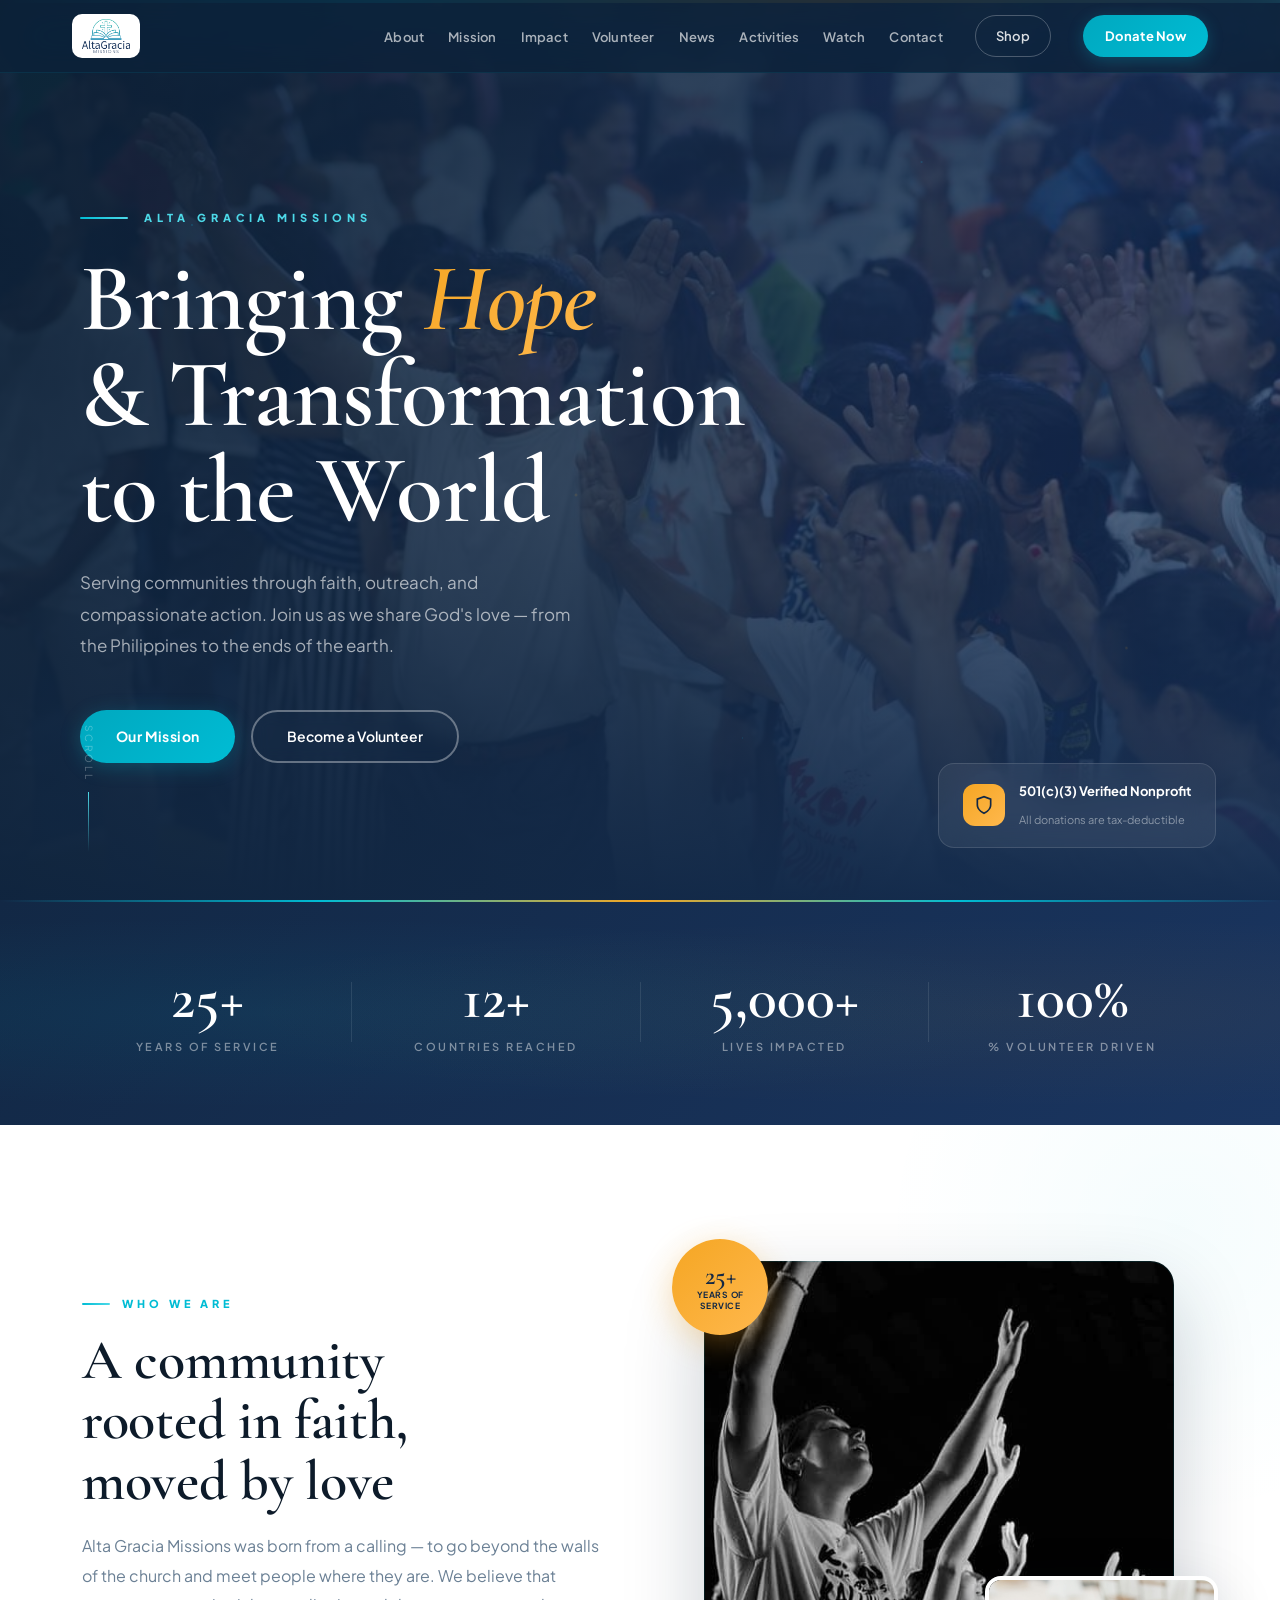
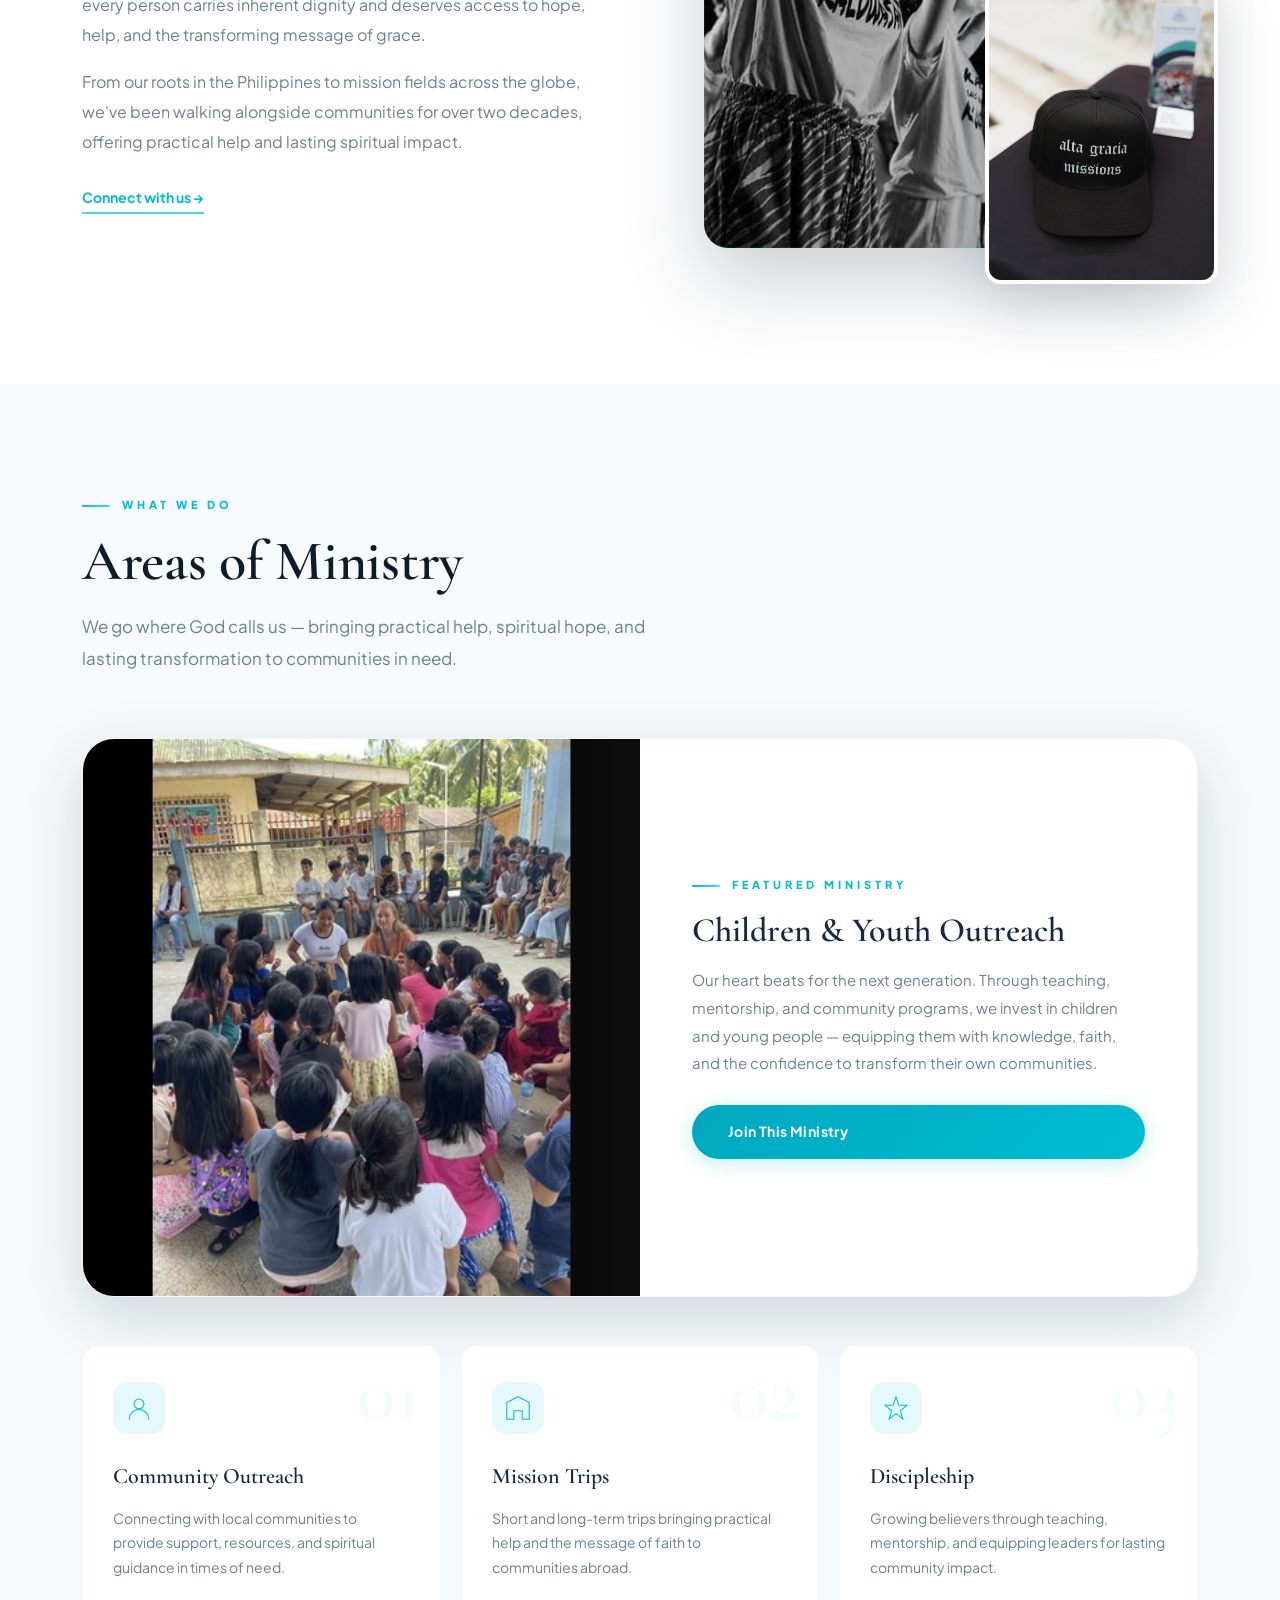
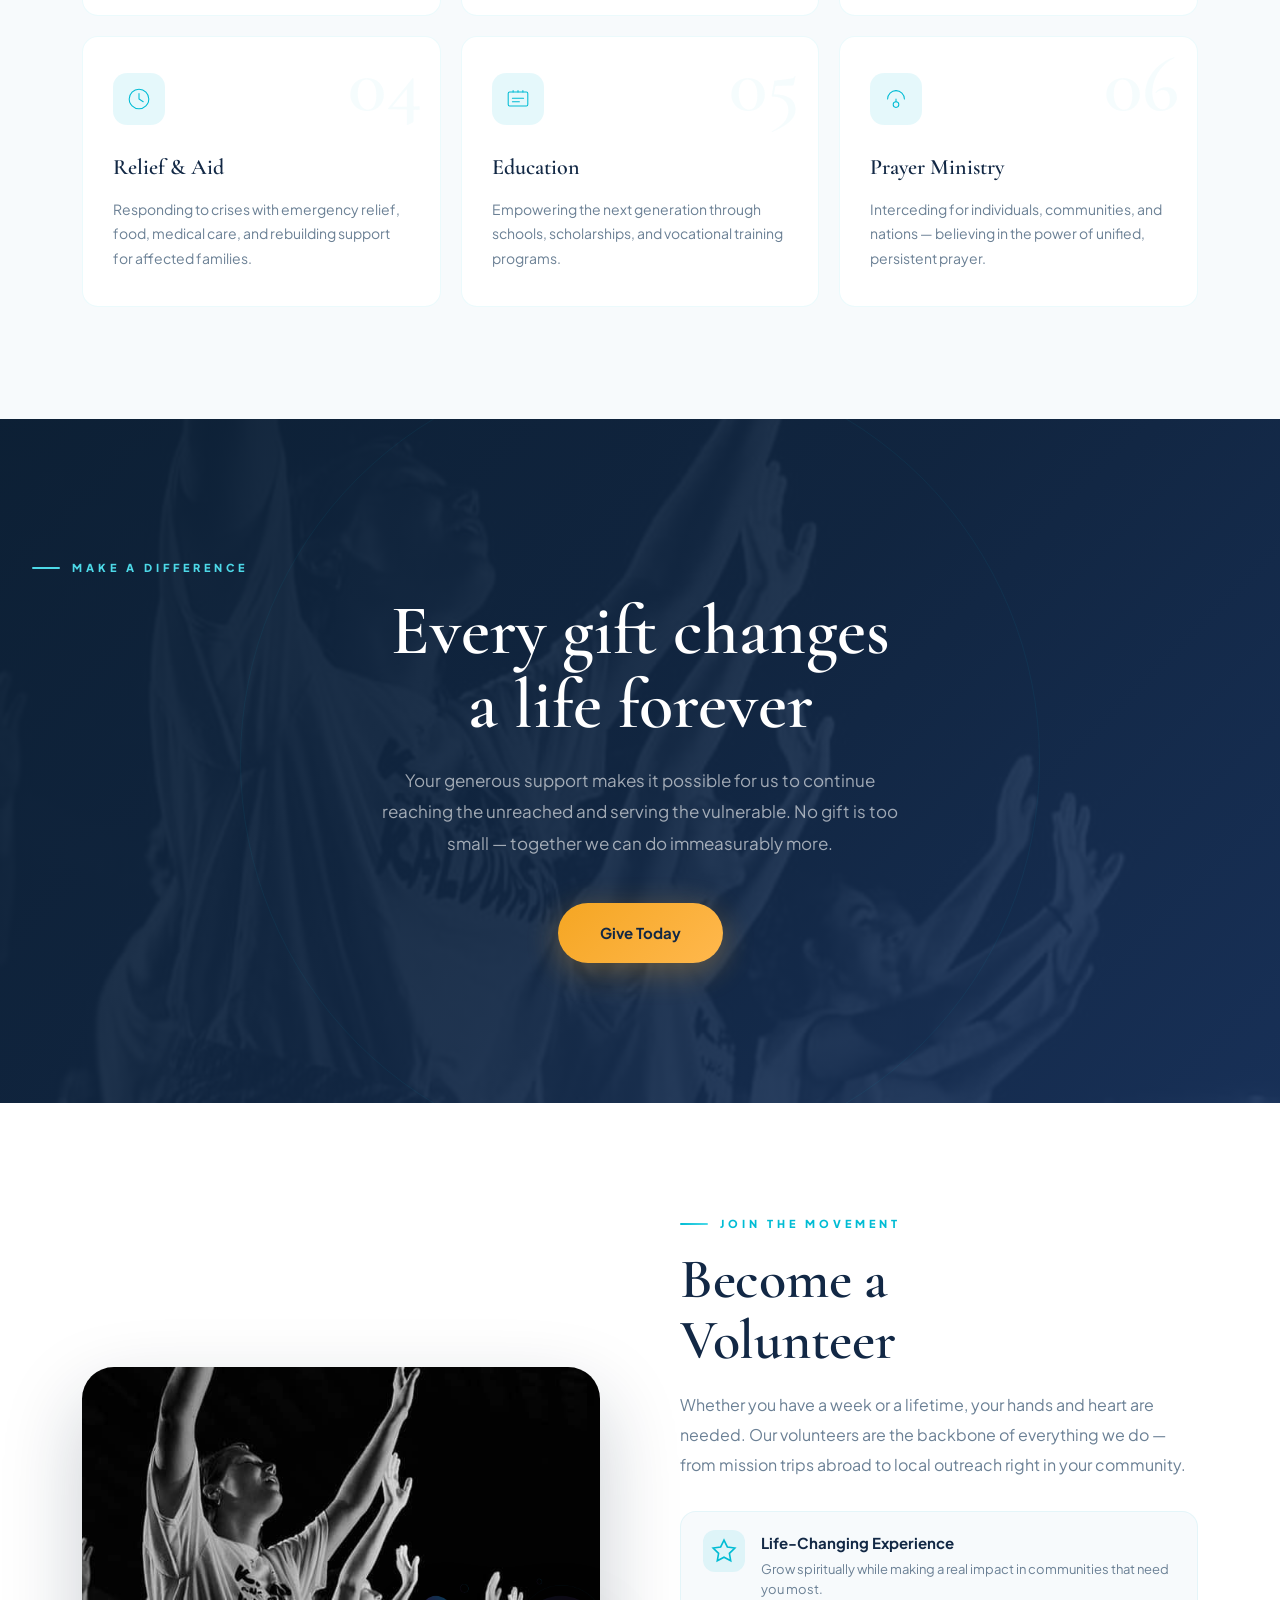
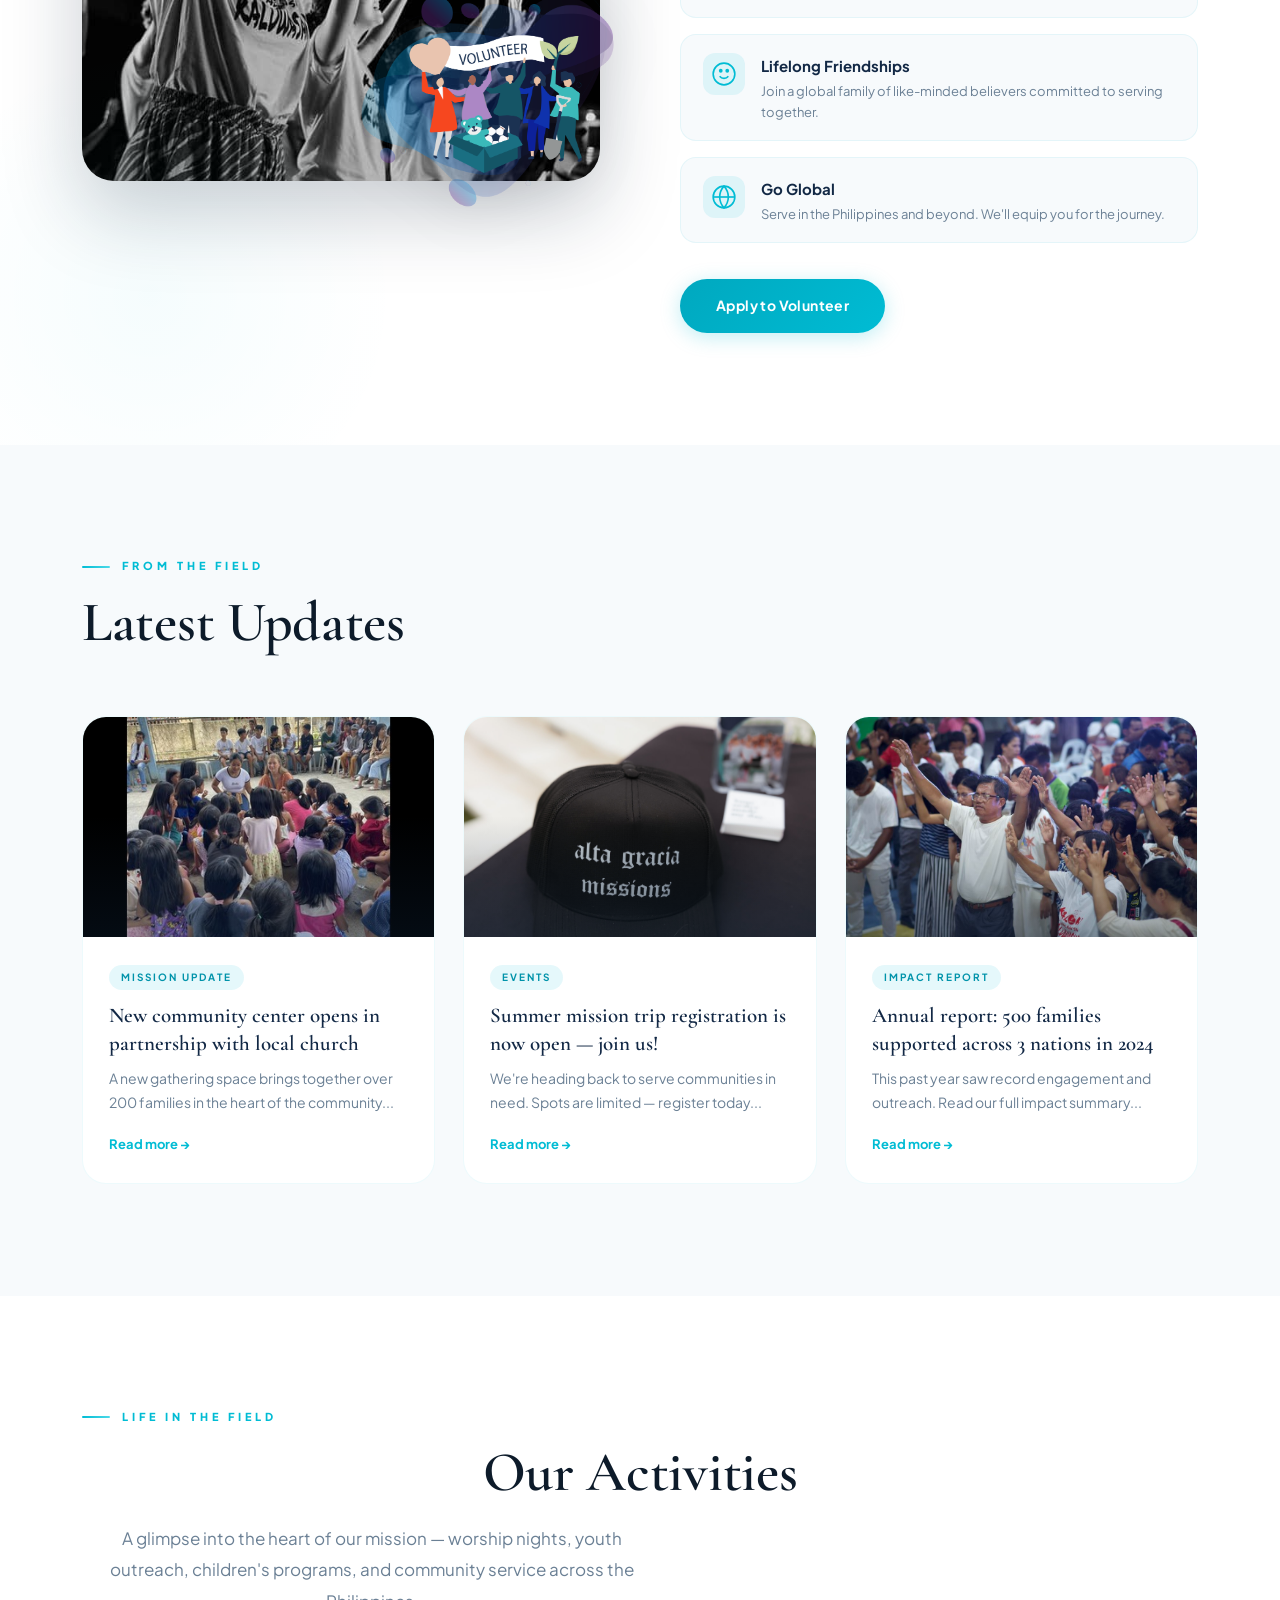
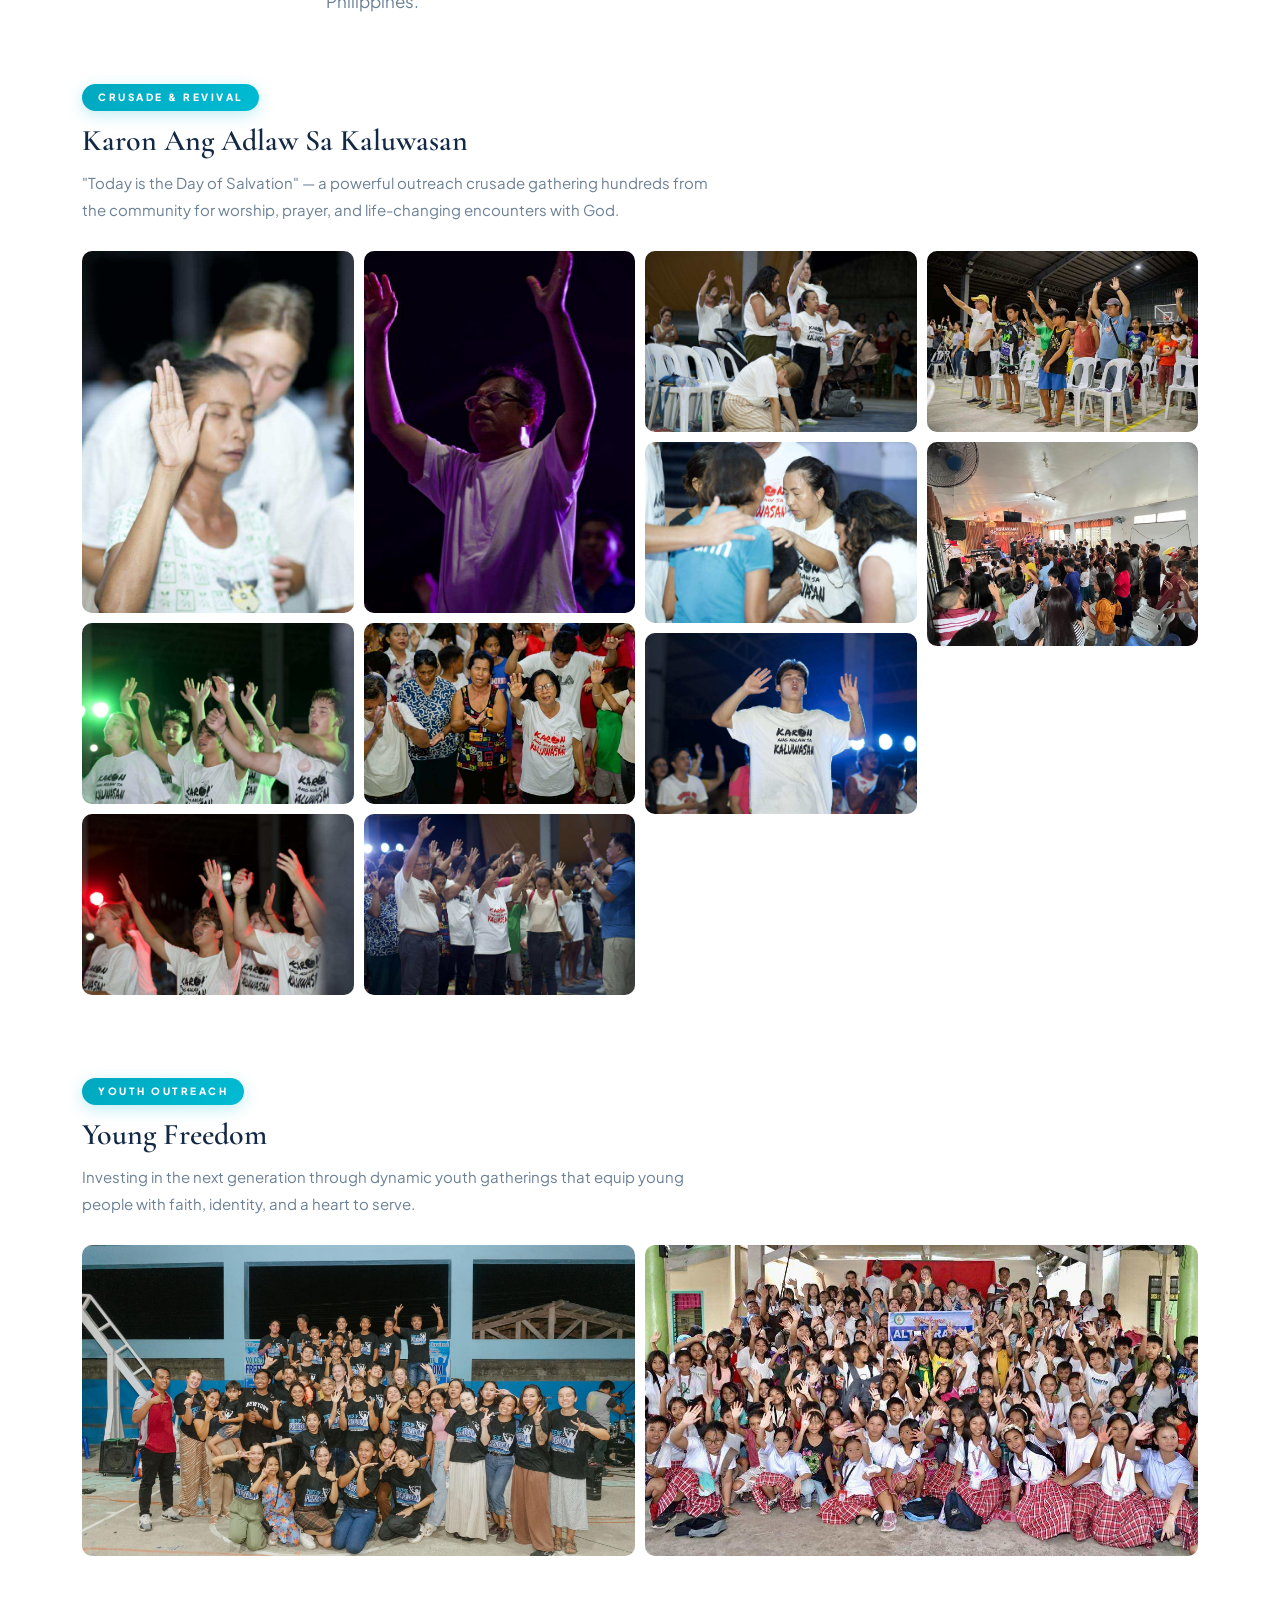
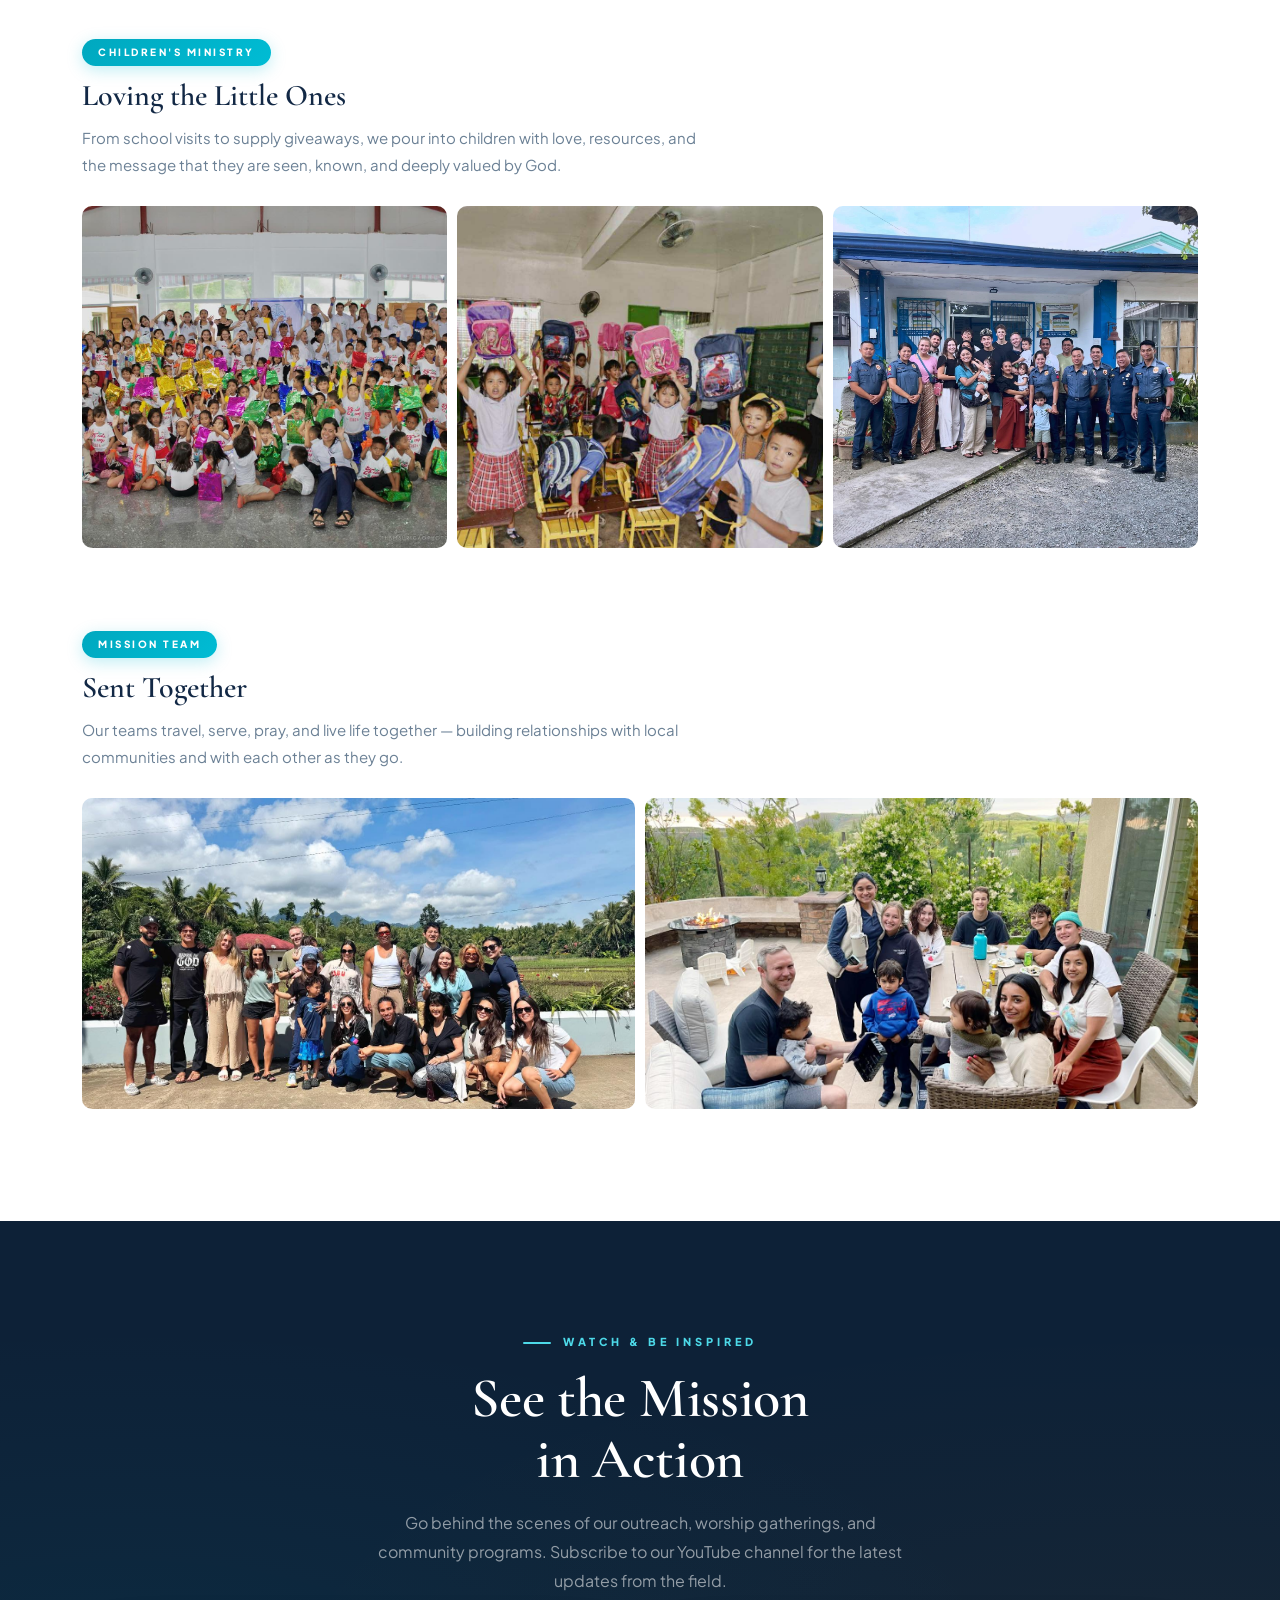
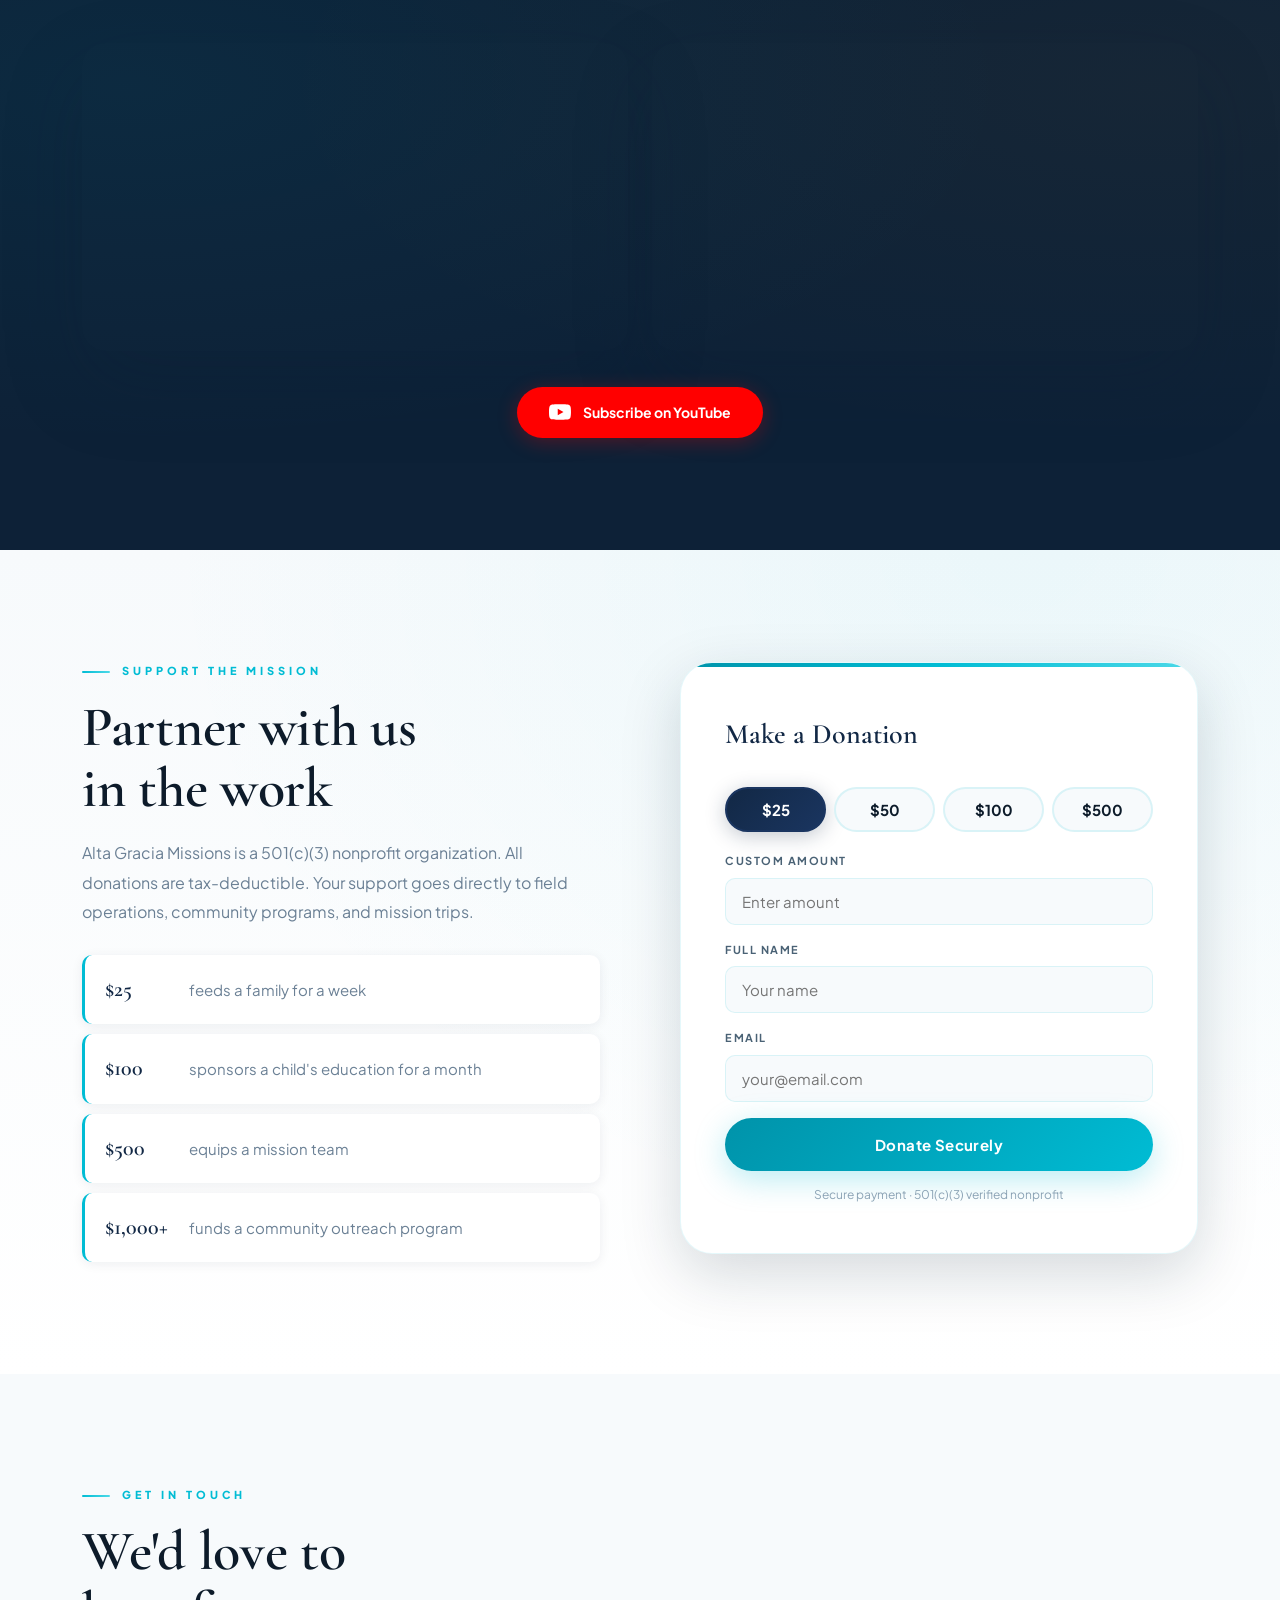
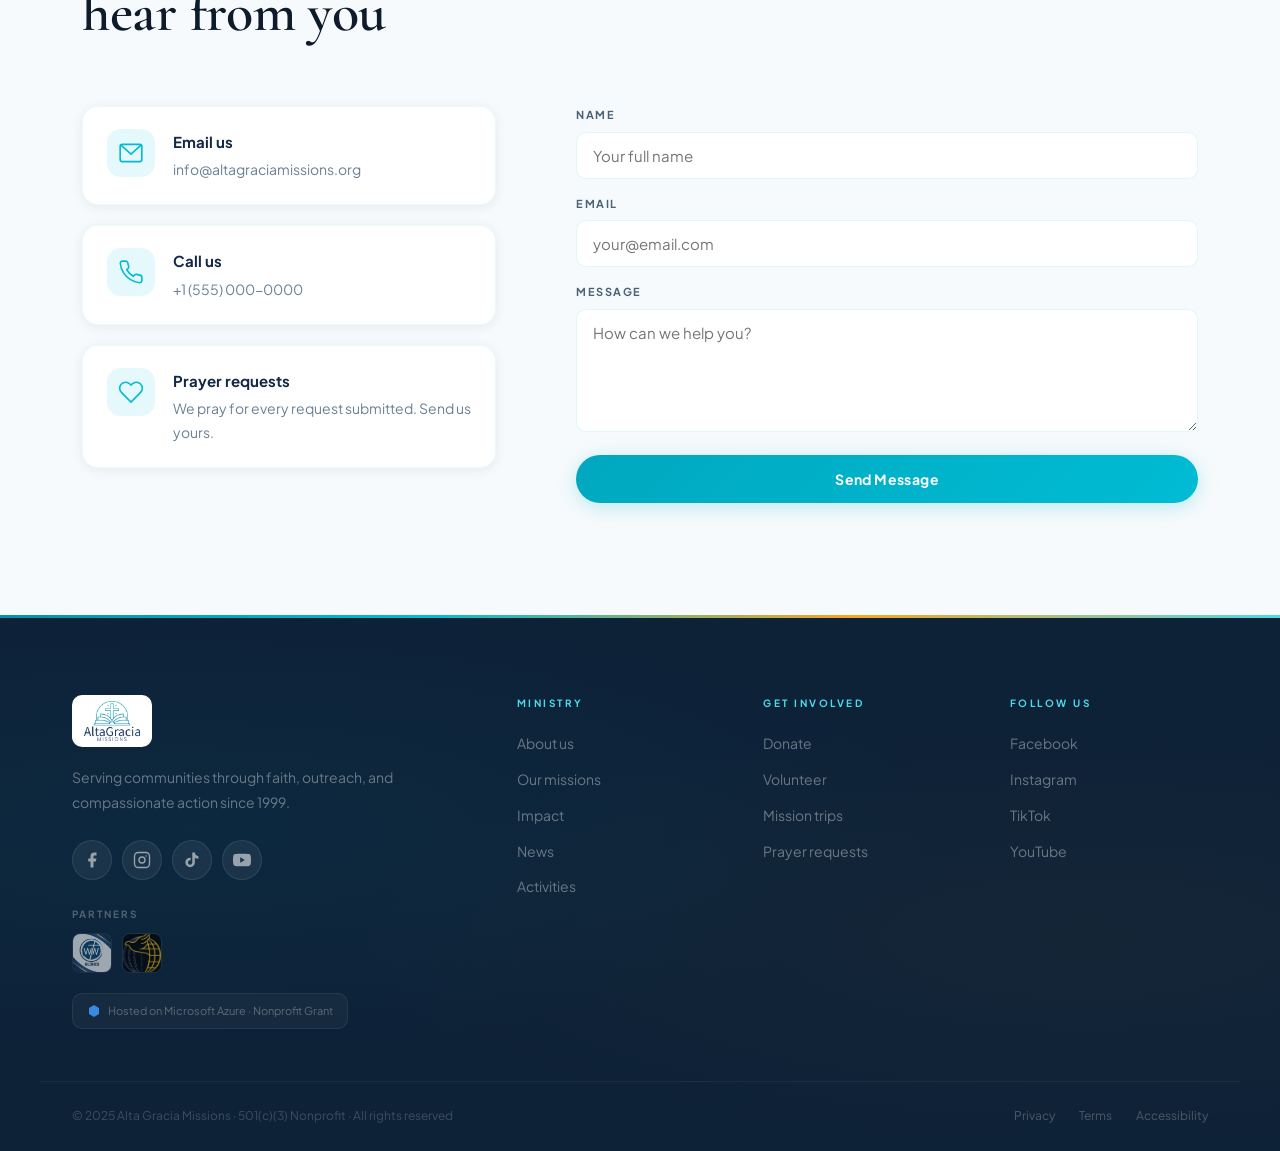
==== index.html @ f92633f2 "Initial commit: Alta Gracia Missions website" ====
<!DOCTYPE html>
<html lang="en">
<head>
  <meta charset="UTF-8" />
  <meta name="viewport" content="width=device-width, initial-scale=1.0" />
  <title>Alta Gracia Missions — Bringing Hope to the World</title>
  <meta name="description" content="Alta Gracia Missions is a nonprofit organization serving communities through faith, outreach, and compassionate action. Join us as a volunteer!" />
  <link rel="preconnect" href="https://fonts.googleapis.com" />
  <link rel="preconnect" href="https://fonts.gstatic.com" crossorigin />
  <link href="https://fonts.googleapis.com/css2?family=Cormorant+Garamond:ital,wght@0,400;0,600;1,400&family=Plus+Jakarta+Sans:wght@400;500;600;700;800&display=swap" rel="stylesheet" />
  <link rel="stylesheet" href="style.css" />
  <link rel="icon" type="image/png" href="images/logo.png" />
</head>
<body>
  <div class="scroll-progress" id="scrollProgress"></div>

  <!-- NAV -->
  <nav class="nav" id="navbar">
    <div class="nav-inner">
      <a href="#" class="nav-logo">
        <img src="images/logo.png" alt="Alta Gracia Missions" class="nav-logo-img" />
      </a>
      <ul class="nav-links">
        <li><a href="#about">About</a></li>
        <li><a href="#mission">Mission</a></li>
        <li><a href="#impact">Impact</a></li>
        <li><a href="#volunteer">Volunteer</a></li>
        <li><a href="#news">News</a></li>
        <li><a href="#activities">Activities</a></li>
        <li><a href="#watch">Watch</a></li>
        <li><a href="#contact">Contact</a></li>
      </ul>
      <a href="https://www.zeffy.com/en-US/ticketing/alta-gracia-missionss-shop" target="_blank" rel="noopener noreferrer" class="btn-nav-shop">Shop</a>
      <a href="https://www.zeffy.com/en-US/donation-form/donate-to-change-lives-3657" target="_blank" rel="noopener noreferrer" class="btn-nav">Donate Now</a>
      <button class="hamburger" id="hamburger" aria-label="Menu">
        <span></span><span></span><span></span>
      </button>
    </div>
  </nav>

  <!-- MOBILE MENU -->
  <div class="mobile-menu" id="mobileMenu">
    <ul>
      <li><a href="#about" onclick="closeMobile()">About</a></li>
      <li><a href="#mission" onclick="closeMobile()">Mission</a></li>
      <li><a href="#impact" onclick="closeMobile()">Impact</a></li>
      <li><a href="#volunteer" onclick="closeMobile()">Volunteer</a></li>
      <li><a href="#news" onclick="closeMobile()">News</a></li>
      <li><a href="#activities" onclick="closeMobile()">Activities</a></li>
      <li><a href="#watch" onclick="closeMobile()">Watch</a></li>
      <li><a href="#contact" onclick="closeMobile()">Contact</a></li>
      <li><a href="https://www.zeffy.com/en-US/ticketing/alta-gracia-missionss-shop" target="_blank" rel="noopener noreferrer" onclick="closeMobile()" class="mobile-shop">Shop</a></li>
      <li><a href="https://www.zeffy.com/en-US/donation-form/donate-to-change-lives-3657" target="_blank" rel="noopener noreferrer" onclick="closeMobile()" class="mobile-donate">Donate Now</a></li>
    </ul>
  </div>

  <!-- HERO — with real worship photo -->
  <section class="hero" id="home">
    <div class="hero-bg">
      <img src="images/worship-color.jpg" alt="Worship gathering" class="hero-photo" />
    </div>
    <div class="hero-overlay"></div>
    <div class="hero-content">
      <div class="hero-eyebrow">Alta Gracia Missions</div>
      <h1 class="hero-title">
        Bringing <em>Hope</em><br>& Transformation<br>to the World
      </h1>
      <p class="hero-sub">Serving communities through faith, outreach, and compassionate action. Join us as we share God's love — from the Philippines to the ends of the earth.</p>
      <div class="hero-ctas">
        <a href="#mission" class="btn-primary">Our Mission</a>
        <a href="#volunteer" class="btn-ghost">Become a Volunteer</a>
      </div>
    </div>
    <div class="hero-trust">
      <div class="hero-trust-icon">
        <svg viewBox="0 0 24 24" fill="none" stroke="currentColor" stroke-width="2" width="20" height="20"><path d="M12 22s8-4 8-10V5l-8-3-8 3v7c0 6 8 10 8 10z"/></svg>
      </div>
      <div class="hero-trust-text">
        <strong>501(c)(3) Verified Nonprofit</strong>
        <span>All donations are tax-deductible</span>
      </div>
    </div>
    <div class="hero-scroll">
      <span>Scroll</span>
      <div class="scroll-line"></div>
    </div>
  </section>

  <!-- STATS STRIP -->
  <section class="stats-strip">
    <div class="stat-item">
      <div class="stat-number" data-count="25">0</div>
      <div class="stat-label">Years of Service</div>
    </div>
    <div class="stat-divider"></div>
    <div class="stat-item">
      <div class="stat-number" data-count="12">0</div>
      <div class="stat-label">Countries Reached</div>
    </div>
    <div class="stat-divider"></div>
    <div class="stat-item">
      <div class="stat-number" data-count="5000">0</div>
      <div class="stat-label">Lives Impacted</div>
    </div>
    <div class="stat-divider"></div>
    <div class="stat-item">
      <div class="stat-number" data-count="100">0</div>
      <div class="stat-label">% Volunteer Driven</div>
    </div>
  </section>

  <!-- ABOUT — with worship B&W photo and hat photo -->
  <section class="about section" id="about">
    <div class="container grid-2">
      <div class="about-text fade-in">
        <div class="section-eyebrow">Who We Are</div>
        <h2 class="section-title">A community<br>rooted in faith,<br>moved by love</h2>
        <p>Alta Gracia Missions was born from a calling — to go beyond the walls of the church and meet people where they are. We believe that every person carries inherent dignity and deserves access to hope, help, and the transforming message of grace.</p>
        <p>From our roots in the Philippines to mission fields across the globe, we've been walking alongside communities for over two decades, offering practical help and lasting spiritual impact.</p>
        <a href="#contact" class="btn-link">Connect with us &rarr;</a>
      </div>
      <div class="about-visual fade-in">
        <div class="about-photo-stack">
          <div class="about-photo-main">
            <img src="images/worship-bw.jpg" alt="Worshippers lifting hands in prayer" />
          </div>
          <div class="about-photo-accent">
            <img src="images/agm-hat.jpg" alt="Alta Gracia Missions hat and brochure" />
          </div>
          <div class="about-badge">
            <span class="badge-number">25+</span>
            <span class="badge-label">Years of<br>Service</span>
          </div>
        </div>
      </div>
    </div>
  </section>

  <!-- MISSION AREAS — with real teaching children photo -->
  <section class="mission section" id="mission">
    <div class="container">
      <div class="section-header fade-in">
        <div class="section-eyebrow">What We Do</div>
        <h2 class="section-title">Areas of Ministry</h2>
        <p class="section-desc">We go where God calls us — bringing practical help, spiritual hope, and lasting transformation to communities in need.</p>
      </div>

      <!-- Featured mission with photo -->
      <div class="mission-featured fade-in">
        <div class="mission-featured-img">
          <img src="images/teaching-children.jpg" alt="Teaching and mentoring children in the community" />
        </div>
        <div class="mission-featured-content">
          <div class="section-eyebrow">Featured Ministry</div>
          <h3>Children & Youth Outreach</h3>
          <p>Our heart beats for the next generation. Through teaching, mentorship, and community programs, we invest in children and young people — equipping them with knowledge, faith, and the confidence to transform their own communities.</p>
          <a href="#volunteer" class="btn-primary">Join This Ministry</a>
        </div>
      </div>

      <div class="mission-grid">
        <div class="mission-card fade-in">
          <div class="card-num">01</div>
          <div class="card-icon">
            <svg viewBox="0 0 40 40" fill="none"><circle cx="20" cy="14" r="7" stroke="currentColor" stroke-width="1.5"/><path d="M6 36c0-7.732 6.268-14 14-14s14 6.268 14 14" stroke="currentColor" stroke-width="1.5" stroke-linecap="round"/></svg>
          </div>
          <h3>Community Outreach</h3>
          <p>Connecting with local communities to provide support, resources, and spiritual guidance in times of need.</p>
        </div>
        <div class="mission-card fade-in">
          <div class="card-num">02</div>
          <div class="card-icon">
            <svg viewBox="0 0 40 40" fill="none"><path d="M20 4L4 12v24h10V24h12v12h10V12L20 4z" stroke="currentColor" stroke-width="1.5" stroke-linejoin="round"/></svg>
          </div>
          <h3>Mission Trips</h3>
          <p>Short and long-term trips bringing practical help and the message of faith to communities abroad.</p>
        </div>
        <div class="mission-card fade-in">
          <div class="card-num">03</div>
          <div class="card-icon">
            <svg viewBox="0 0 40 40" fill="none"><path d="M20 4l4 12h12l-10 8 4 12-10-8-10 8 4-12-10-8h12z" stroke="currentColor" stroke-width="1.5" stroke-linejoin="round"/></svg>
          </div>
          <h3>Discipleship</h3>
          <p>Growing believers through teaching, mentorship, and equipping leaders for lasting community impact.</p>
        </div>
        <div class="mission-card fade-in">
          <div class="card-num">04</div>
          <div class="card-icon">
            <svg viewBox="0 0 40 40" fill="none"><path d="M20 6C12.268 6 6 12.268 6 20s6.268 14 14 14 14-6.268 14-14S27.732 6 20 6z" stroke="currentColor" stroke-width="1.5"/><path d="M20 12v8l6 4" stroke="currentColor" stroke-width="1.5" stroke-linecap="round"/></svg>
          </div>
          <h3>Relief & Aid</h3>
          <p>Responding to crises with emergency relief, food, medical care, and rebuilding support for affected families.</p>
        </div>
        <div class="mission-card fade-in">
          <div class="card-num">05</div>
          <div class="card-icon">
            <svg viewBox="0 0 40 40" fill="none"><rect x="6" y="10" width="28" height="20" rx="2" stroke="currentColor" stroke-width="1.5"/><path d="M13 10V8M20 10V8M27 10V8" stroke="currentColor" stroke-width="1.5" stroke-linecap="round"/><path d="M12 19h16M12 24h10" stroke="currentColor" stroke-width="1.5" stroke-linecap="round"/></svg>
          </div>
          <h3>Education</h3>
          <p>Empowering the next generation through schools, scholarships, and vocational training programs.</p>
        </div>
        <div class="mission-card fade-in">
          <div class="card-num">06</div>
          <div class="card-icon">
            <svg viewBox="0 0 40 40" fill="none"><path d="M20 8C13.373 8 8 13.373 8 20" stroke="currentColor" stroke-width="1.5" stroke-linecap="round"/><path d="M20 8c6.627 0 12 5.373 12 12" stroke="currentColor" stroke-width="1.5" stroke-linecap="round"/><circle cx="20" cy="28" r="4" stroke="currentColor" stroke-width="1.5"/><path d="M20 20v4" stroke="currentColor" stroke-width="1.5" stroke-linecap="round"/></svg>
          </div>
          <h3>Prayer Ministry</h3>
          <p>Interceding for individuals, communities, and nations — believing in the power of unified, persistent prayer.</p>
        </div>
      </div>
    </div>
  </section>

  <!-- IMPACT / DONATE BANNER — with B&W worship as subtle bg -->
  <section class="impact-banner" id="impact">
    <div class="impact-banner-bg">
      <img src="images/worship-bw.jpg" alt="" aria-hidden="true" />
    </div>
    <div class="banner-content fade-in">
      <div class="section-eyebrow light">Make a Difference</div>
      <h2>Every gift changes<br>a life forever</h2>
      <p>Your generous support makes it possible for us to continue reaching the unreached and serving the vulnerable. No gift is too small — together we can do immeasurably more.</p>
      <a href="https://www.zeffy.com/en-US/donation-form/donate-to-change-lives-3657" target="_blank" rel="noopener noreferrer" class="btn-light">Give Today</a>
    </div>
  </section>

  <!-- BECOME A VOLUNTEER — New engaging section -->
  <section class="volunteer section" id="volunteer">
    <div class="container">
      <div class="volunteer-grid">
        <div class="volunteer-visual fade-in">
          <div class="volunteer-photo-main">
            <img src="images/worship-bw.jpg" alt="Mission team in worship and fellowship" />
          </div>
          <div class="volunteer-illustration">
            <img src="images/volunteer-illustration.png" alt="Volunteer illustration" />
          </div>
        </div>
        <div class="volunteer-content fade-in">
          <div class="section-eyebrow">Join the Movement</div>
          <h2 class="section-title">Become a<br>Volunteer</h2>
          <p>Whether you have a week or a lifetime, your hands and heart are needed. Our volunteers are the backbone of everything we do — from mission trips abroad to local outreach right in your community.</p>
          <div class="volunteer-perks">
            <div class="perk">
              <div class="perk-icon">
                <svg viewBox="0 0 24 24" fill="none" stroke="currentColor" stroke-width="1.5"><path d="M12 2L15.09 8.26L22 9.27L17 14.14L18.18 21.02L12 17.77L5.82 21.02L7 14.14L2 9.27L8.91 8.26L12 2z"/></svg>
              </div>
              <div>
                <strong>Life-Changing Experience</strong>
                <p>Grow spiritually while making a real impact in communities that need you most.</p>
              </div>
            </div>
            <div class="perk">
              <div class="perk-icon">
                <svg viewBox="0 0 24 24" fill="none" stroke="currentColor" stroke-width="1.5"><circle cx="12" cy="12" r="10"/><path d="M8 14s1.5 2 4 2 4-2 4-2"/><circle cx="9" cy="9" r="1" fill="currentColor"/><circle cx="15" cy="9" r="1" fill="currentColor"/></svg>
              </div>
              <div>
                <strong>Lifelong Friendships</strong>
                <p>Join a global family of like-minded believers committed to serving together.</p>
              </div>
            </div>
            <div class="perk">
              <div class="perk-icon">
                <svg viewBox="0 0 24 24" fill="none" stroke="currentColor" stroke-width="1.5"><path d="M12 22c5.523 0 10-4.477 10-10S17.523 2 12 2 2 6.477 2 12s4.477 10 10 10z"/><path d="M2 12h20"/><path d="M12 2a15.3 15.3 0 014 10 15.3 15.3 0 01-4 10 15.3 15.3 0 01-4-10 15.3 15.3 0 014-10z"/></svg>
              </div>
              <div>
                <strong>Go Global</strong>
                <p>Serve in the Philippines and beyond. We'll equip you for the journey.</p>
              </div>
            </div>
          </div>
          <a href="#contact" class="btn-primary">Apply to Volunteer</a>
        </div>
      </div>
    </div>
  </section>

  <!-- NEWS / STORIES — with real photos -->
  <section class="news section" id="news">
    <div class="container">
      <div class="section-header fade-in">
        <div class="section-eyebrow">From the Field</div>
        <h2 class="section-title">Latest Updates</h2>
      </div>
      <div class="news-grid">
        <article class="news-card fade-in">
          <div class="news-img">
            <img src="images/teaching-children.jpg" alt="Community outreach with children" />
          </div>
          <div class="news-body">
            <span class="news-tag">Mission Update</span>
            <h3>New community center opens in partnership with local church</h3>
            <p>A new gathering space brings together over 200 families in the heart of the community...</p>
            <a href="javascript:void(0)" class="news-link" data-blog-id="1">Read more &rarr;</a>
          </div>
        </article>
        <article class="news-card fade-in">
          <div class="news-img">
            <img src="images/agm-hat.jpg" alt="Alta Gracia Missions event" />
          </div>
          <div class="news-body">
            <span class="news-tag">Events</span>
            <h3>Summer mission trip registration is now open — join us!</h3>
            <p>We're heading back to serve communities in need. Spots are limited — register today...</p>
            <a href="javascript:void(0)" class="news-link" data-blog-id="2">Read more &rarr;</a>
          </div>
        </article>
        <article class="news-card fade-in">
          <div class="news-img">
            <img src="images/worship-color.jpg" alt="Worship gathering" />
          </div>
          <div class="news-body">
            <span class="news-tag">Impact Report</span>
            <h3>Annual report: 500 families supported across 3 nations in 2024</h3>
            <p>This past year saw record engagement and outreach. Read our full impact summary...</p>
            <a href="javascript:void(0)" class="news-link" data-blog-id="3">Read more &rarr;</a>
          </div>
        </article>
      </div>
    </div>
  </section>

  <!-- ACTIVITIES / GALLERY -->
  <section class="activities section" id="activities">
    <div class="container">
      <div class="section-header fade-in">
        <div class="section-eyebrow">Life in the Field</div>
        <h2 class="section-title">Our Activities</h2>
        <p class="section-desc">A glimpse into the heart of our mission — worship nights, youth outreach, children's programs, and community service across the Philippines.</p>
      </div>

      <!-- Category: Karon Crusade -->
      <div class="activity-block fade-in">
        <div class="activity-block-header">
          <div class="activity-tag">Crusade & Revival</div>
          <h3 class="activity-block-title">Karon Ang Adlaw Sa Kaluwasan</h3>
          <p class="activity-block-desc">"Today is the Day of Salvation" — a powerful outreach crusade gathering hundreds from the community for worship, prayer, and life-changing encounters with God.</p>
        </div>
        <div class="activity-masonry">
          <div class="activity-photo tall fade-in">
            <img src="images/activities/prayer-ministry.jpg" alt="Volunteer praying with a community member" />
          </div>
          <div class="activity-photo fade-in">
            <img src="images/activities/youth-worship-stage.jpg" alt="Youth worshipping on stage" />
          </div>
          <div class="activity-photo fade-in">
            <img src="images/activities/youth-worship-red.jpg" alt="Youth worship under red lights" />
          </div>
          <div class="activity-photo tall fade-in">
            <img src="images/activities/worship-purple.jpg" alt="Worshipper lifting hands in purple light" />
          </div>
          <div class="activity-photo fade-in">
            <img src="images/activities/community-worship.jpg" alt="Community members in worship" />
          </div>
          <div class="activity-photo fade-in">
            <img src="images/activities/congregation-prayer.jpg" alt="Congregation lifting hands in prayer" />
          </div>
          <div class="activity-photo fade-in">
            <img src="images/activities/mixed-worship.jpg" alt="Volunteers and locals worshipping together" />
          </div>
          <div class="activity-photo fade-in">
            <img src="images/activities/prayer-laying-hands.jpg" alt="Prayer ministry — laying on of hands" />
          </div>
          <div class="activity-photo fade-in">
            <img src="images/activities/youth-worship-blue.jpg" alt="Young man worshipping under blue lights" />
          </div>
          <div class="activity-photo fade-in">
            <img src="images/activities/families-worship.jpg" alt="Families and children worshipping together" />
          </div>
          <div class="activity-photo fade-in">
            <img src="images/activities/unshakable-kingdom.jpg" alt="Unshakable Kingdom community event" />
          </div>
        </div>
      </div>

      <!-- Category: Youth Outreach -->
      <div class="activity-block fade-in">
        <div class="activity-block-header">
          <div class="activity-tag">Youth Outreach</div>
          <h3 class="activity-block-title">Young Freedom</h3>
          <p class="activity-block-desc">Investing in the next generation through dynamic youth gatherings that equip young people with faith, identity, and a heart to serve.</p>
        </div>
        <div class="activity-two-col">
          <div class="activity-photo activity-photo-wide fade-in">
            <img src="images/activities/young-freedom-group.jpg" alt="Young Freedom youth group photo" />
          </div>
          <div class="activity-photo activity-photo-wide fade-in">
            <img src="images/activities/school-visit.jpg" alt="Mission team school visit with students" />
          </div>
        </div>
      </div>

      <!-- Category: Children -->
      <div class="activity-block fade-in">
        <div class="activity-block-header">
          <div class="activity-tag">Children's Ministry</div>
          <h3 class="activity-block-title">Loving the Little Ones</h3>
          <p class="activity-block-desc">From school visits to supply giveaways, we pour into children with love, resources, and the message that they are seen, known, and deeply valued by God.</p>
        </div>
        <div class="activity-three-col">
          <div class="activity-photo fade-in">
            <img src="images/activities/children-group.jpg" alt="Large group of children at outreach event" />
          </div>
          <div class="activity-photo fade-in">
            <img src="images/activities/school-supplies.jpg" alt="Children receiving school supply bags" />
          </div>
          <div class="activity-photo fade-in">
            <img src="images/activities/team-community.jpg" alt="Mission team with community members" />
          </div>
        </div>
      </div>

      <!-- Category: Mission Team -->
      <div class="activity-block fade-in">
        <div class="activity-block-header">
          <div class="activity-tag">Mission Team</div>
          <h3 class="activity-block-title">Sent Together</h3>
          <p class="activity-block-desc">Our teams travel, serve, pray, and live life together — building relationships with local communities and with each other as they go.</p>
        </div>
        <div class="activity-two-col">
          <div class="activity-photo activity-photo-wide fade-in">
            <img src="images/activities/mission-team-fields.jpg" alt="Mission team in the Philippine countryside" />
          </div>
          <div class="activity-photo activity-photo-wide fade-in">
            <img src="images/activities/team-fellowship.jpg" alt="Team fellowship gathering" />
          </div>
        </div>
      </div>

    </div>
  </section>

  <!-- YOUTUBE -->
  <section class="youtube-section section" id="watch">
    <div class="container">
      <div class="section-header fade-in">
        <div class="section-eyebrow">Watch &amp; Be Inspired</div>
        <h2 class="section-title">See the Mission<br>in Action</h2>
        <p class="section-sub">Go behind the scenes of our outreach, worship gatherings, and community programs. Subscribe to our YouTube channel for the latest updates from the field.</p>
      </div>
      <div class="youtube-embed fade-in">
        <div class="youtube-grid">
          <div class="youtube-wrapper">
            <iframe
              src="https://www.youtube.com/embed/jEGTRW73o6I"
              title="Alta Gracia Missions — Video 1"
              frameborder="0"
              allow="accelerometer; autoplay; clipboard-write; encrypted-media; gyroscope; picture-in-picture; web-share"
              allowfullscreen>
            </iframe>
          </div>
          <div class="youtube-wrapper">
            <iframe
              src="https://www.youtube.com/embed/hPW-RNb9pTw"
              title="Alta Gracia Missions — Video 2"
              frameborder="0"
              allow="accelerometer; autoplay; clipboard-write; encrypted-media; gyroscope; picture-in-picture; web-share"
              allowfullscreen>
            </iframe>
          </div>
        </div>
        <div class="youtube-cta fade-in">
          <a href="https://www.youtube.com/@AltaGraciaMissions" target="_blank" rel="noopener noreferrer" class="btn-youtube">
            <svg viewBox="0 0 24 24" fill="currentColor" width="22" height="22"><path d="M23.498 6.186a3.016 3.016 0 00-2.122-2.136C19.505 3.545 12 3.545 12 3.545s-7.505 0-9.377.505A3.017 3.017 0 00.502 6.186C0 8.07 0 12 0 12s0 3.93.502 5.814a3.016 3.016 0 002.122 2.136c1.871.505 9.376.505 9.376.505s7.505 0 9.377-.505a3.015 3.015 0 002.122-2.136C24 15.93 24 12 24 12s0-3.93-.502-5.814zM9.545 15.568V8.432L15.818 12l-6.273 3.568z"/></svg>
            Subscribe on YouTube
          </a>
        </div>
      </div>
    </div>
  </section>

  <!-- DONATE -->
  <section class="donate section" id="donate">
    <div class="container">
      <div class="donate-grid">
        <div class="donate-text fade-in">
          <div class="section-eyebrow">Support the Mission</div>
          <h2 class="section-title">Partner with us<br>in the work</h2>
          <p>Alta Gracia Missions is a 501(c)(3) nonprofit organization. All donations are tax-deductible. Your support goes directly to field operations, community programs, and mission trips.</p>
          <ul class="impact-list">
            <li><span>$25</span> feeds a family for a week</li>
            <li><span>$100</span> sponsors a child's education for a month</li>
            <li><span>$500</span> equips a mission team</li>
            <li><span>$1,000+</span> funds a community outreach program</li>
          </ul>
        </div>
        <div class="donate-form fade-in">
          <div class="form-card">
            <h3>Make a Donation</h3>
            <div class="amount-grid">
              <button class="amount-btn active" data-amount="25">$25</button>
              <button class="amount-btn" data-amount="50">$50</button>
              <button class="amount-btn" data-amount="100">$100</button>
              <button class="amount-btn" data-amount="500">$500</button>
            </div>
            <div class="custom-amount">
              <label>Custom amount</label>
              <input type="number" placeholder="Enter amount" id="customAmount" />
            </div>
            <div class="form-field">
              <label>Full Name</label>
              <input type="text" placeholder="Your name" />
            </div>
            <div class="form-field">
              <label>Email</label>
              <input type="email" placeholder="your@email.com" />
            </div>
            <button class="btn-donate">Donate Securely</button>
            <p class="form-note">Secure payment &middot; 501(c)(3) verified nonprofit</p>
          </div>
        </div>
      </div>
    </div>
  </section>

  <!-- CONTACT -->
  <section class="contact section" id="contact">
    <div class="container">
      <div class="section-header fade-in">
        <div class="section-eyebrow">Get in Touch</div>
        <h2 class="section-title">We'd love to<br>hear from you</h2>
      </div>
      <div class="contact-grid">
        <div class="contact-info fade-in">
          <div class="contact-item">
            <div class="contact-icon">
              <svg viewBox="0 0 24 24" fill="none" stroke="currentColor" stroke-width="1.5"><rect x="2" y="4" width="20" height="16" rx="2"/><path d="M22 4L12 13 2 4"/></svg>
            </div>
            <div>
              <strong>Email us</strong>
              <p>info@altagraciamissions.org</p>
            </div>
          </div>
          <div class="contact-item">
            <div class="contact-icon">
              <svg viewBox="0 0 24 24" fill="none" stroke="currentColor" stroke-width="1.5"><path d="M22 16.92v3a2 2 0 01-2.18 2 19.79 19.79 0 01-8.63-3.07 19.5 19.5 0 01-6-6 19.79 19.79 0 01-3.07-8.67A2 2 0 014.11 2h3a2 2 0 012 1.72c.127.96.361 1.903.7 2.81a2 2 0 01-.45 2.11L8.09 9.91a16 16 0 006 6l1.27-1.27a2 2 0 012.11-.45c.907.339 1.85.573 2.81.7A2 2 0 0122 16.92z"/></svg>
            </div>
            <div>
              <strong>Call us</strong>
              <p>+1 (555) 000-0000</p>
            </div>
          </div>
          <div class="contact-item">
            <div class="contact-icon">
              <svg viewBox="0 0 24 24" fill="none" stroke="currentColor" stroke-width="1.5"><path d="M20.84 4.61a5.5 5.5 0 00-7.78 0L12 5.67l-1.06-1.06a5.5 5.5 0 00-7.78 7.78l1.06 1.06L12 21.23l7.78-7.78 1.06-1.06a5.5 5.5 0 000-7.78z"/></svg>
            </div>
            <div>
              <strong>Prayer requests</strong>
              <p>We pray for every request submitted. Send us yours.</p>
            </div>
          </div>
        </div>
        <div class="contact-form fade-in">
          <div class="form-field">
            <label>Name</label>
            <input type="text" placeholder="Your full name" />
          </div>
          <div class="form-field">
            <label>Email</label>
            <input type="email" placeholder="your@email.com" />
          </div>
          <div class="form-field">
            <label>Message</label>
            <textarea placeholder="How can we help you?" rows="5"></textarea>
          </div>
          <button class="btn-primary full-width">Send Message</button>
        </div>
      </div>
    </div>
  </section>

  <!-- FOOTER -->
  <footer class="footer">
    <div class="footer-inner">
      <div class="footer-brand">
        <div class="footer-logo">
          <img src="images/logo.png" alt="Alta Gracia Missions" class="footer-logo-img" />
        </div>
        <p>Serving communities through faith, outreach, and compassionate action since 1999.</p>
        <div class="footer-socials">
          <a href="https://www.facebook.com/people/Alta-Gracia-Missions/" target="_blank" rel="noopener noreferrer" aria-label="Facebook">
            <svg viewBox="0 0 24 24" fill="currentColor" width="18" height="18"><path d="M18 2h-3a5 5 0 00-5 5v3H7v4h3v8h4v-8h3l1-4h-4V7a1 1 0 011-1h3z"/></svg>
          </a>
          <a href="https://www.instagram.com/altagraciamissions/" target="_blank" rel="noopener noreferrer" aria-label="Instagram">
            <svg viewBox="0 0 24 24" fill="none" stroke="currentColor" stroke-width="1.8" width="18" height="18"><rect x="2" y="2" width="20" height="20" rx="5"/><circle cx="12" cy="12" r="4"/><circle cx="17.5" cy="6.5" r="1" fill="currentColor" stroke="none"/></svg>
          </a>
          <a href="https://www.tiktok.com/@altagraciamissions/" target="_blank" rel="noopener noreferrer" aria-label="TikTok">
            <svg viewBox="0 0 24 24" fill="currentColor" width="18" height="18"><path d="M19.59 6.69a4.83 4.83 0 01-3.77-4.25V2h-3.45v13.67a2.89 2.89 0 01-2.88 2.5 2.89 2.89 0 01-2.89-2.89 2.89 2.89 0 012.89-2.89c.28 0 .54.04.79.1V9.01a6.33 6.33 0 00-.79-.05 6.34 6.34 0 00-6.34 6.34 6.34 6.34 0 006.34 6.34 6.34 6.34 0 006.33-6.34V8.95a8.16 8.16 0 004.77 1.52V7.01a4.85 4.85 0 01-1-.32z"/></svg>
          </a>
          <a href="https://www.youtube.com/@AltaGraciaMissions" target="_blank" rel="noopener noreferrer" aria-label="YouTube">
            <svg viewBox="0 0 24 24" fill="currentColor" width="18" height="18"><path d="M23.498 6.186a3.016 3.016 0 00-2.122-2.136C19.505 3.545 12 3.545 12 3.545s-7.505 0-9.377.505A3.017 3.017 0 00.502 6.186C0 8.07 0 12 0 12s0 3.93.502 5.814a3.016 3.016 0 002.122 2.136c1.871.505 9.376.505 9.376.505s7.505 0 9.377-.505a3.015 3.015 0 002.122-2.136C24 15.93 24 12 24 12s0-3.93-.502-5.814zM9.545 15.568V8.432L15.818 12l-6.273 3.568z"/></svg>
          </a>
        </div>
        <div class="footer-partners">
          <span class="partners-label">Partners</span>
          <div class="partner-logos">
            <img src="images/partner-win.jpeg" alt="WIN Hilongos" class="partner-logo" />
            <img src="images/partner-globe.jpeg" alt="Global Missions" class="partner-logo" />
          </div>
        </div>
        <div class="footer-azure">
          <svg width="14" height="14" viewBox="0 0 14 14" fill="none"><path d="M7 1L2 4v6l5 3 5-3V4L7 1z" fill="#378add"/></svg>
          <span>Hosted on Microsoft Azure &middot; Nonprofit Grant</span>
        </div>
      </div>
      <div class="footer-col">
        <h4>Ministry</h4>
        <a href="#about">About us</a>
        <a href="#mission">Our missions</a>
        <a href="#impact">Impact</a>
        <a href="#news">News</a>
        <a href="#activities">Activities</a>
      </div>
      <div class="footer-col">
        <h4>Get Involved</h4>
        <a href="#donate">Donate</a>
        <a href="#volunteer">Volunteer</a>
        <a href="#contact">Mission trips</a>
        <a href="#contact">Prayer requests</a>
      </div>
      <div class="footer-col">
        <h4>Follow Us</h4>
        <a href="https://www.facebook.com/people/Alta-Gracia-Missions/" target="_blank" rel="noopener noreferrer">Facebook</a>
        <a href="https://www.instagram.com/altagraciamissions/" target="_blank" rel="noopener noreferrer">Instagram</a>
        <a href="https://www.tiktok.com/@altagraciamissions/" target="_blank" rel="noopener noreferrer">TikTok</a>
        <a href="https://www.youtube.com/@AltaGraciaMissions" target="_blank" rel="noopener noreferrer">YouTube</a>
      </div>
    </div>
    <div class="footer-bottom">
      <p>&copy; 2025 Alta Gracia Missions &middot; 501(c)(3) Nonprofit &middot; All rights reserved</p>
      <div class="footer-bottom-right">
        <a href="#contact">Privacy</a>
        <a href="#contact">Terms</a>
        <a href="#contact">Accessibility</a>
      </div>
    </div>
  </footer>

  <!-- BLOG MODAL -->
  <div class="blog-modal" id="blogModal" role="dialog" aria-modal="true" aria-labelledby="blogModalTitle">
    <div class="blog-modal-overlay" id="blogModalOverlay"></div>
    <div class="blog-modal-panel">
      <button class="blog-modal-close" id="blogModalClose" aria-label="Close article">&times;</button>
      <div class="blog-modal-hero">
        <img id="blogModalImg" src="" alt="" />
        <div class="blog-modal-hero-overlay"></div>
        <div class="blog-modal-hero-text">
          <span class="news-tag" id="blogModalTag"></span>
          <div class="blog-modal-meta">
            <span id="blogModalDate"></span>
            <span class="blog-modal-sep">&middot;</span>
            <span id="blogModalReadTime"></span>
          </div>
        </div>
      </div>
      <div class="blog-modal-content">
        <h1 class="blog-modal-title" id="blogModalTitle"></h1>
        <div class="blog-modal-author">
          <div class="blog-modal-author-avatar">AG</div>
          <div>
            <div class="blog-modal-author-name">Alta Gracia Missions</div>
            <div class="blog-modal-author-role">From the Field</div>
          </div>
        </div>
        <div class="blog-modal-body" id="blogModalBody"></div>
        <div class="blog-modal-footer">
          <a href="#contact" class="btn btn-primary" id="blogModalCta" onclick="closeBlogModal()"></a>
        </div>
      </div>
    </div>
  </div>

  <script src="main.js"></script>
</body>
</html>
---- style.css ----
/* =============================================
   ALTA GRACIA MISSIONS — Stylesheet v2
   Fonts: Cormorant Garamond (display) + Plus Jakarta Sans (body)
   Palette: Deep Navy · Vibrant Teal · Warm Gold
   ============================================= */

*, *::before, *::after { box-sizing: border-box; margin: 0; padding: 0; }

:root {
  --navy-deep:   #0D2137;
  --navy-900:    #122845;
  --navy-800:    #1A3560;
  --navy-700:    #254878;

  --teal-dark:   #0093AA;
  --teal-mid:    #00A8BF;
  --teal:        #00BCD4;
  --teal-light:  #4DD9E8;
  --teal-pale:   rgba(0, 188, 212, 0.10);

  --gold:        #F5A623;
  --gold-light:  #FFB84D;
  --gold-pale:   rgba(245, 166, 35, 0.12);

  --off-white:   #F7FAFC;
  --white:       #FFFFFF;
  --text-dark:   #0D1B2A;
  --text-mid:    #4A6275;
  --text-muted:  #6B8095;
  --text-light:  #8BA3B5;

  --font-display: 'Cormorant Garamond', Georgia, serif;
  --font-body:    'Plus Jakarta Sans', system-ui, sans-serif;

  --radius:    16px;
  --radius-sm: 10px;
  --radius-lg: 24px;
  --radius-xl: 32px;

  --shadow-sm:   0 2px 12px rgba(13,33,55,0.07);
  --shadow:      0 8px 32px rgba(13,33,55,0.11);
  --shadow-lg:   0 20px 60px rgba(13,33,55,0.17);
  --shadow-xl:   0 32px 80px rgba(13,33,55,0.22);
  --shadow-teal: 0 8px 32px rgba(0,188,212,0.28);
  --shadow-gold: 0 8px 32px rgba(245,166,35,0.32);

  --transition: 0.3s cubic-bezier(0.4,0,0.2,1);
}

html { scroll-behavior: smooth; }

body {
  font-family: var(--font-body);
  font-size: 16px;
  color: var(--text-dark);
  background: var(--white);
  line-height: 1.7;
  overflow-x: hidden;
}

img { max-width: 100%; display: block; }
a  { text-decoration: none; color: inherit; }

/* =============================================
   SCROLL PROGRESS
   ============================================= */
.scroll-progress {
  position: fixed; top: 0; left: 0;
  height: 3px; width: 0%;
  background: linear-gradient(90deg, var(--teal), var(--gold), var(--teal-light));
  z-index: 9999;
  transition: width 0.1s linear;
}

/* =============================================
   LAYOUT
   ============================================= */
.container { max-width: 1180px; margin: 0 auto; padding: 0 32px; }
.section    { padding: 112px 0; }
.grid-2     { display: grid; grid-template-columns: 1fr 1fr; gap: 80px; align-items: center; }

/* =============================================
   BUTTONS
   ============================================= */
.btn-primary {
  display: inline-flex; align-items: center; gap: 8px;
  background: linear-gradient(135deg, var(--teal-mid), var(--teal));
  color: var(--white);
  padding: 15px 36px;
  border-radius: 50px;
  font-family: var(--font-body); font-size: 14px; font-weight: 700; letter-spacing: 0.4px;
  transition: var(--transition); border: none; cursor: pointer;
  position: relative; overflow: hidden;
  box-shadow: 0 4px 20px rgba(0,188,212,0.25);
}
.btn-primary::before {
  content: ''; position: absolute; inset: 0;
  background: linear-gradient(135deg, rgba(255,255,255,0.18), transparent);
  opacity: 0; transition: var(--transition);
}
.btn-primary:hover { transform: translateY(-2px); box-shadow: 0 12px 36px rgba(0,188,212,0.45); }
.btn-primary:hover::before { opacity: 1; }

.btn-ghost {
  display: inline-flex; align-items: center; gap: 8px;
  color: var(--white); border: 2px solid rgba(255,255,255,0.35);
  padding: 13px 34px; border-radius: 50px;
  font-size: 14px; font-weight: 600;
  transition: var(--transition); backdrop-filter: blur(8px);
}
.btn-ghost:hover {
  border-color: var(--teal-light); color: var(--teal-light);
  background: rgba(0,188,212,0.1); transform: translateY(-2px);
}

.btn-nav {
  display: inline-block;
  background: linear-gradient(135deg, var(--teal-mid), var(--teal));
  color: var(--white);
  padding: 10px 22px; border-radius: 50px;
  font-size: 13px; font-weight: 700; letter-spacing: 0.3px;
  transition: var(--transition); white-space: nowrap;
  box-shadow: 0 4px 16px rgba(0,188,212,0.25);
}
.btn-nav:hover { transform: translateY(-1px); box-shadow: 0 6px 24px rgba(0,188,212,0.4); }

.btn-nav-shop {
  display: inline-block;
  background: transparent; color: rgba(255,255,255,0.85);
  padding: 9px 20px; border-radius: 50px;
  font-size: 13px; font-family: var(--font-body); font-weight: 600;
  border: 1.5px solid rgba(255,255,255,0.25);
  transition: var(--transition); letter-spacing: 0.3px; white-space: nowrap;
}
.btn-nav-shop:hover { background: rgba(255,255,255,0.1); border-color: rgba(255,255,255,0.5); color: var(--white); }

.btn-light {
  display: inline-flex; align-items: center; gap: 8px;
  background: linear-gradient(135deg, var(--gold), var(--gold-light));
  color: var(--navy-900);
  padding: 17px 42px; border-radius: 50px;
  font-size: 15px; font-weight: 700;
  transition: var(--transition); box-shadow: var(--shadow-gold);
}
.btn-light:hover { transform: translateY(-3px); box-shadow: 0 16px 48px rgba(245,166,35,0.5); }

.btn-link {
  display: inline-flex; align-items: center; gap: 6px;
  color: var(--teal); font-weight: 700; font-size: 14px;
  padding-bottom: 2px; border-bottom: 2px solid var(--teal-light);
  transition: var(--transition);
}
.btn-link:hover { color: var(--teal-dark); border-color: var(--teal); gap: 10px; }

.btn-youtube {
  display: inline-flex; align-items: center; gap: 12px;
  background: #FF0000; color: var(--white);
  padding: 14px 32px; border-radius: 50px;
  font-size: 14px; font-weight: 700;
  transition: var(--transition); box-shadow: 0 4px 20px rgba(255,0,0,0.28);
}
.btn-youtube:hover { transform: translateY(-2px); box-shadow: 0 8px 32px rgba(255,0,0,0.42); }

.btn-donate {
  width: 100%;
  background: linear-gradient(135deg, var(--teal-dark), var(--teal));
  color: var(--white); border: none;
  padding: 17px; border-radius: 50px;
  font-size: 15px; font-weight: 700; cursor: pointer;
  transition: var(--transition); font-family: var(--font-body);
  margin-bottom: 14px; letter-spacing: 0.4px;
  box-shadow: var(--shadow-teal);
}
.btn-donate:hover { transform: translateY(-2px); box-shadow: 0 12px 40px rgba(0,188,212,0.45); }

.full-width { width: 100%; text-align: center; justify-content: center; }

/* =============================================
   TYPOGRAPHY
   ============================================= */
.section-eyebrow {
  font-family: var(--font-body); font-size: 11px; font-weight: 800;
  text-transform: uppercase; letter-spacing: 4px; color: var(--teal);
  margin-bottom: 16px; display: flex; align-items: center; gap: 12px;
}
.section-eyebrow::before {
  content: ''; display: block; width: 28px; height: 2px;
  background: linear-gradient(90deg, var(--teal), var(--teal-light));
  border-radius: 2px; flex-shrink: 0;
}
.section-eyebrow.light { color: var(--teal-light); }
.section-eyebrow.light::before { background: var(--teal-light); }

.section-title {
  font-family: var(--font-display);
  font-size: clamp(36px, 4.5vw, 56px); font-weight: 600;
  line-height: 1.08; color: var(--text-dark);
  margin-bottom: 20px; letter-spacing: -0.3px;
}

.section-desc {
  font-size: 17px; color: var(--text-muted);
  max-width: 580px; line-height: 1.85;
}

.section-header { margin-bottom: 64px; }

/* =============================================
   NAVBAR
   ============================================= */
.nav {
  position: fixed; top: 0; left: 0; right: 0; z-index: 1000;
  background: rgba(13,33,55,0.82);
  backdrop-filter: blur(24px) saturate(1.5);
  -webkit-backdrop-filter: blur(24px) saturate(1.5);
  border-bottom: 1px solid rgba(0,188,212,0.1);
  transition: var(--transition);
}
.nav.scrolled {
  background: rgba(13,33,55,0.97);
  box-shadow: 0 4px 40px rgba(0,0,0,0.3);
}

.nav-inner {
  max-width: 1200px; margin: 0 auto; padding: 0 32px;
  height: 72px; display: flex; align-items: center; gap: 32px;
}

.nav-logo { display: flex; align-items: center; }
.nav-logo-img {
  height: 44px; width: auto;
  background: var(--white); padding: 5px 10px; border-radius: 10px;
  display: block;
}

.nav-links {
  display: flex; gap: 24px; list-style: none; margin-left: auto;
}
.nav-links a {
  color: rgba(255,255,255,0.65); font-size: 13px; font-weight: 600;
  transition: var(--transition); position: relative; padding: 4px 0; letter-spacing: 0.2px;
}
.nav-links a::after {
  content: ''; position: absolute; bottom: -2px; left: 0; right: 0;
  height: 2px;
  background: linear-gradient(90deg, var(--teal), var(--teal-light));
  border-radius: 2px; transform: scaleX(0); transition: var(--transition); transform-origin: left;
}
.nav-links a:hover { color: var(--white); }
.nav-links a:hover::after { transform: scaleX(1); }

.hamburger {
  display: none; flex-direction: column; gap: 5px;
  background: none; border: none; cursor: pointer; padding: 4px; margin-left: auto;
}
.hamburger span { display: block; width: 24px; height: 2px; background: var(--white); transition: var(--transition); border-radius: 2px; }

/* =============================================
   MOBILE MENU
   ============================================= */
.mobile-menu {
  position: fixed; top: 72px; left: 0; right: 0; z-index: 999;
  background: rgba(13,33,55,0.98); backdrop-filter: blur(24px);
  border-top: 1px solid rgba(0,188,212,0.1);
  padding: 32px 28px;
  transform: translateY(-110%); opacity: 0;
  transition: var(--transition); pointer-events: none;
  box-shadow: 0 24px 60px rgba(0,0,0,0.4);
}
.mobile-menu.open { transform: translateY(0); opacity: 1; pointer-events: all; }
.mobile-menu ul { list-style: none; display: flex; flex-direction: column; gap: 4px; }
.mobile-menu a {
  color: rgba(255,255,255,0.72); font-size: 18px; font-family: var(--font-display);
  transition: var(--transition); padding: 10px 0; display: block;
  border-bottom: 1px solid rgba(255,255,255,0.05);
}
.mobile-menu a:hover { color: var(--teal-light); padding-left: 8px; }
.mobile-donate { color: var(--gold-light) !important; }
.mobile-shop   { color: var(--teal-light) !important; }

/* =============================================
   HERO
   ============================================= */
.hero {
  min-height: 100vh; display: flex; align-items: center;
  position: relative; overflow: hidden; padding-top: 72px;
}
.hero-bg { position: absolute; inset: 0; }
.hero-photo {
  width: 100%; height: 100%; object-fit: cover; object-position: center 30%;
}
.hero-overlay {
  position: absolute; inset: 0;
  background:
    linear-gradient(125deg, rgba(13,33,55,0.96) 0%, rgba(18,40,69,0.83) 50%, rgba(26,53,96,0.65) 100%),
    linear-gradient(to top, rgba(13,33,55,1) 0%, transparent 45%);
}
.hero::before {
  content: ''; position: absolute; top: 0; left: 0; right: 0; height: 3px;
  background: linear-gradient(90deg, transparent 0%, var(--teal) 30%, var(--gold) 65%, var(--teal-light) 100%);
  z-index: 3;
}
.hero::after {
  content: ''; position: absolute; inset: 0;
  background-image:
    radial-gradient(1.5px 1.5px at 15% 25%, rgba(0,212,255,0.25), transparent),
    radial-gradient(2px 2px at 45% 55%, rgba(245,166,35,0.18), transparent),
    radial-gradient(1.5px 1.5px at 72% 18%, rgba(0,212,255,0.2), transparent),
    radial-gradient(2px 2px at 88% 72%, rgba(245,166,35,0.15), transparent),
    radial-gradient(1px 1px at 58% 82%, rgba(0,212,255,0.18), transparent);
  animation: float 22s ease-in-out infinite;
  z-index: 1; pointer-events: none;
}
@keyframes float {
  0%,100% { transform: translate(0,0) rotate(0deg); }
  25%     { transform: translate(12px,-18px) rotate(1deg); }
  50%     { transform: translate(-6px,12px) rotate(-0.5deg); }
  75%     { transform: translate(10px,6px) rotate(0.8deg); }
}

.hero-content {
  position: relative; z-index: 2;
  max-width: 780px; padding: 80px 32px 80px 80px;
}
.hero-eyebrow {
  font-size: 11px; font-weight: 800; text-transform: uppercase; letter-spacing: 5px;
  color: var(--teal-light); margin-bottom: 24px; display: flex; align-items: center; gap: 16px;
}
.hero-eyebrow::before {
  content: ''; display: block; width: 48px; height: 2px;
  background: linear-gradient(90deg, var(--teal), var(--teal-light)); border-radius: 2px;
}
.hero-title {
  font-family: var(--font-display);
  font-size: clamp(52px, 7.5vw, 96px); font-weight: 600;
  color: var(--white); line-height: 1.0; margin-bottom: 28px; letter-spacing: -1px;
}
.hero-title em {
  font-style: italic;
  background: linear-gradient(135deg, var(--gold), var(--gold-light));
  -webkit-background-clip: text; -webkit-text-fill-color: transparent; background-clip: text;
}
.hero-sub {
  color: rgba(255,255,255,0.62); font-size: 17px;
  line-height: 1.85; max-width: 500px; margin-bottom: 48px; font-weight: 400;
}
.hero-ctas { display: flex; gap: 16px; flex-wrap: wrap; align-items: center; }

/* Hero trust badge */
.hero-trust {
  position: absolute; bottom: 52px; right: 64px; z-index: 2;
  background: rgba(255,255,255,0.06); backdrop-filter: blur(16px);
  border: 1px solid rgba(255,255,255,0.12); border-radius: 16px;
  padding: 16px 24px; display: flex; align-items: center; gap: 14px;
}
.hero-trust-icon {
  width: 42px; height: 42px;
  background: linear-gradient(135deg, var(--gold), var(--gold-light));
  border-radius: 12px; display: flex; align-items: center; justify-content: center;
  color: var(--navy-900); flex-shrink: 0;
}
.hero-trust-text strong {
  display: block; font-size: 13px; color: var(--white); font-weight: 700; margin-bottom: 2px;
}
.hero-trust-text span { font-size: 11px; color: rgba(255,255,255,0.45); }

/* Scroll indicator */
.hero-scroll {
  position: absolute; bottom: 48px; left: 80px; z-index: 2;
  display: flex; flex-direction: column; align-items: center; gap: 10px;
}
.hero-scroll span { font-size: 10px; letter-spacing: 3px; text-transform: uppercase; color: rgba(255,255,255,0.3); writing-mode: vertical-rl; }
.scroll-line { width: 1px; height: 60px; background: linear-gradient(to bottom, var(--teal-light), transparent); animation: scrollPulse 2.4s ease-in-out infinite; }
@keyframes scrollPulse {
  0%,100% { opacity: 0.35; transform: scaleY(1); }
  50%     { opacity: 1;    transform: scaleY(1.2); }
}

/* =============================================
   STATS STRIP
   ============================================= */
.stats-strip {
  background: linear-gradient(135deg, var(--navy-900) 0%, var(--navy-800) 100%);
  padding: 52px 64px;
  display: flex; align-items: center; justify-content: center; flex-wrap: wrap;
  position: relative; overflow: hidden;
}
.stats-strip::before {
  content: ''; position: absolute; top: 0; left: 0; right: 0; height: 2px;
  background: linear-gradient(90deg, transparent, var(--teal), var(--gold), var(--teal), transparent);
}
.stats-strip::after {
  content: ''; position: absolute; inset: 0;
  background:
    radial-gradient(ellipse at 20% 50%, rgba(0,188,212,0.07), transparent 60%),
    radial-gradient(ellipse at 80% 50%, rgba(245,166,35,0.05), transparent 60%);
}
.stat-item { flex: 1; min-width: 160px; text-align: center; padding: 16px 32px; position: relative; z-index: 1; }
.stat-number { font-family: var(--font-display); font-size: 60px; font-weight: 600; color: var(--white); line-height: 1; margin-bottom: 10px; }
.stat-label  { font-size: 11px; text-transform: uppercase; letter-spacing: 2.5px; color: rgba(255,255,255,0.45); font-weight: 600; }
.stat-divider { width: 1px; height: 60px; background: rgba(255,255,255,0.1); }

/* =============================================
   ABOUT
   ============================================= */
.about { background: var(--white); position: relative; overflow: hidden; }
.about::before {
  content: ''; position: absolute; top: -200px; right: -200px;
  width: 600px; height: 600px;
  background: radial-gradient(ellipse, rgba(0,188,212,0.04) 0%, transparent 70%);
  pointer-events: none;
}
.about-text p { color: var(--text-muted); margin-bottom: 18px; font-size: 16px; line-height: 1.85; }
.about-text .btn-link { margin-top: 12px; }

.about-photo-stack { position: relative; padding: 24px; }
.about-photo-main { border-radius: var(--radius-lg); overflow: hidden; box-shadow: var(--shadow-xl); position: relative; }
.about-photo-main img { width: 100%; aspect-ratio: 4/5; object-fit: cover; transition: transform 7s ease; }
.about-photo-stack:hover .about-photo-main img { transform: scale(1.04); }
.about-photo-main::after { content: ''; position: absolute; inset: 0; border-radius: var(--radius-lg); box-shadow: inset 0 0 0 1px rgba(0,188,212,0.12); }
.about-photo-accent {
  position: absolute; bottom: -12px; right: -20px; width: 45%;
  border-radius: var(--radius); overflow: hidden; box-shadow: var(--shadow-lg); border: 4px solid var(--white);
}
.about-photo-accent img { width: 100%; aspect-ratio: 3/4; object-fit: cover; }
.about-badge {
  position: absolute; top: 2px; left: -8px;
  background: linear-gradient(135deg, var(--gold), var(--gold-light));
  color: var(--navy-900); border-radius: 50%;
  width: 96px; height: 96px; display: flex; flex-direction: column;
  align-items: center; justify-content: center; box-shadow: var(--shadow-gold); z-index: 2;
}
.badge-number { font-family: var(--font-display); font-size: 26px; font-weight: 600; line-height: 1; }
.badge-label { font-size: 8.5px; font-weight: 700; text-transform: uppercase; letter-spacing: 0.5px; line-height: 1.3; text-align: center; }

/* =============================================
   MISSION
   ============================================= */
.mission { background: var(--off-white); }
.mission-featured {
  display: grid; grid-template-columns: 1fr 1fr;
  background: var(--white); border-radius: var(--radius-xl);
  overflow: hidden; box-shadow: var(--shadow-lg); margin-bottom: 48px;
  border: 1px solid rgba(0,188,212,0.08);
}
.mission-featured-img { position: relative; overflow: hidden; }
.mission-featured-img img { width: 100%; height: 100%; object-fit: cover; min-height: 400px; transition: transform 7s ease; }
.mission-featured:hover .mission-featured-img img { transform: scale(1.05); }
.mission-featured-img::after { content: ''; position: absolute; inset: 0; background: linear-gradient(to right, transparent 55%, rgba(255,255,255,0.05)); }
.mission-featured-content { padding: 60px 52px; display: flex; flex-direction: column; justify-content: center; }
.mission-featured-content h3 { font-family: var(--font-display); font-size: 34px; font-weight: 600; color: var(--navy-900); margin-bottom: 16px; line-height: 1.15; }
.mission-featured-content p { color: var(--text-muted); font-size: 15px; line-height: 1.85; margin-bottom: 28px; }

.mission-grid { display: grid; grid-template-columns: repeat(3,1fr); gap: 20px; }
.mission-card {
  background: var(--white); border: 1px solid rgba(0,188,212,0.08);
  border-radius: var(--radius); padding: 36px 30px;
  position: relative; transition: var(--transition); overflow: hidden;
}
.mission-card::before {
  content: ''; position: absolute; top: 0; left: 0; width: 100%; height: 3px;
  background: linear-gradient(90deg, var(--teal), var(--teal-light));
  transform: scaleX(0); transform-origin: left; transition: var(--transition);
}
.mission-card:hover { transform: translateY(-8px); box-shadow: var(--shadow-lg); border-color: rgba(0,188,212,0.2); }
.mission-card:hover::before { transform: scaleX(1); }
.card-num { font-family: var(--font-display); font-size: 80px; font-weight: 600; color: rgba(0,188,212,0.04); position: absolute; top: 8px; right: 18px; line-height: 1; }
.card-icon { width: 52px; height: 52px; color: var(--teal); margin-bottom: 24px; background: var(--teal-pale); border-radius: 14px; display: flex; align-items: center; justify-content: center; padding: 12px; transition: var(--transition); }
.mission-card:hover .card-icon { background: linear-gradient(135deg, var(--teal-mid), var(--teal)); color: var(--white); box-shadow: var(--shadow-teal); transform: scale(1.08); }
.card-icon svg { width: 100%; height: 100%; }
.mission-card h3 { font-family: var(--font-display); font-size: 22px; font-weight: 600; color: var(--navy-900); margin-bottom: 10px; }
.mission-card p  { font-size: 14px; color: var(--text-muted); line-height: 1.75; }

/* =============================================
   IMPACT BANNER
   ============================================= */
.impact-banner { padding: 140px 32px; text-align: center; position: relative; overflow: hidden; }
.impact-banner-bg { position: absolute; inset: 0; }
.impact-banner-bg img { width: 100%; height: 100%; object-fit: cover; filter: grayscale(100%); }
.impact-banner-bg::after {
  content: ''; position: absolute; inset: 0;
  background: linear-gradient(135deg, rgba(13,33,55,0.96) 0%, rgba(18,40,69,0.92) 50%, rgba(26,53,96,0.9) 100%);
}
.impact-banner::after {
  content: ''; position: absolute;
  width: 800px; height: 800px;
  border: 1px solid rgba(0,188,212,0.07); border-radius: 50%;
  top: 50%; left: 50%; transform: translate(-50%,-50%); pointer-events: none;
}
.banner-content { position: relative; z-index: 1; }
.banner-content h2 { font-family: var(--font-display); font-size: clamp(40px,5.5vw,72px); font-weight: 600; color: var(--white); line-height: 1.06; margin-bottom: 22px; }
.banner-content p  { color: rgba(255,255,255,0.6); font-size: 17px; max-width: 520px; margin: 0 auto 44px; line-height: 1.85; }

/* =============================================
   VOLUNTEER
   ============================================= */
.volunteer { background: var(--white); position: relative; overflow: hidden; }
.volunteer::after {
  content: ''; position: absolute; bottom: -100px; left: -100px;
  width: 500px; height: 500px; background: radial-gradient(ellipse, rgba(0,188,212,0.04), transparent 70%); pointer-events: none;
}
.volunteer-grid { display: grid; grid-template-columns: 1fr 1fr; gap: 80px; align-items: center; }
.volunteer-visual { position: relative; }
.volunteer-photo-main { border-radius: var(--radius-xl); overflow: hidden; box-shadow: var(--shadow-xl); }
.volunteer-photo-main img { width: 100%; aspect-ratio: 5/4; object-fit: cover; }
.volunteer-illustration { position: absolute; bottom: -30px; right: -30px; width: 55%; z-index: 2; filter: drop-shadow(0 8px 28px rgba(0,0,0,0.18)); animation: illustrationBounce 4.5s ease-in-out infinite; }
@keyframes illustrationBounce { 0%,100% { transform: translateY(0); } 50% { transform: translateY(-10px); } }
.volunteer-illustration img { width: 100%; }
.volunteer-content .section-title { color: var(--navy-900); }
.volunteer-content > p { color: var(--text-muted); font-size: 16px; line-height: 1.85; margin-bottom: 32px; }
.volunteer-perks { display: flex; flex-direction: column; gap: 16px; margin-bottom: 36px; }
.perk {
  display: flex; align-items: flex-start; gap: 16px;
  padding: 18px 22px; background: var(--off-white);
  border-radius: var(--radius); border: 1px solid rgba(0,188,212,0.08); transition: var(--transition);
}
.perk:hover { border-color: var(--teal-light); box-shadow: 0 4px 24px rgba(0,188,212,0.1); transform: translateX(6px); background: white; }
.perk-icon { width: 42px; height: 42px; min-width: 42px; color: var(--teal); background: var(--teal-pale); border-radius: 12px; display: flex; align-items: center; justify-content: center; padding: 8px; transition: var(--transition); }
.perk:hover .perk-icon { background: linear-gradient(135deg, var(--teal-mid), var(--teal)); color: white; }
.perk-icon svg { width: 100%; height: 100%; }
.perk strong { display: block; font-size: 15px; color: var(--navy-900); margin-bottom: 3px; font-weight: 700; }
.perk p      { font-size: 13px; color: var(--text-muted); line-height: 1.55; margin: 0; }

/* =============================================
   NEWS
   ============================================= */
.news { background: var(--off-white); }
.news-grid { display: grid; grid-template-columns: repeat(3,1fr); gap: 28px; }
.news-card {
  background: var(--white); border-radius: var(--radius-lg); overflow: hidden;
  border: 1px solid rgba(0,188,212,0.07); transition: var(--transition);
  display: flex; flex-direction: column;
}
.news-card:hover { transform: translateY(-8px); box-shadow: var(--shadow-lg); border-color: rgba(0,188,212,0.15); }
.news-img { height: 220px; position: relative; overflow: hidden; }
.news-img img { width: 100%; height: 100%; object-fit: cover; transition: transform 0.6s ease; }
.news-card:hover .news-img img { transform: scale(1.08); }
.news-img::after { content: ''; position: absolute; inset: 0; background: linear-gradient(to top, rgba(13,33,55,0.35), transparent 55%); }
.news-body { padding: 28px 26px; flex: 1; display: flex; flex-direction: column; }
.news-tag { display: inline-block; font-size: 10px; text-transform: uppercase; letter-spacing: 2px; color: var(--teal-dark); font-weight: 700; margin-bottom: 12px; background: var(--teal-pale); padding: 4px 12px; border-radius: 30px; width: fit-content; }
.news-card h3 { font-family: var(--font-display); font-size: 21px; font-weight: 600; color: var(--navy-900); line-height: 1.3; margin-bottom: 10px; }
.news-card p  { font-size: 14px; color: var(--text-muted); margin-bottom: 18px; flex: 1; line-height: 1.7; }
.news-link    { font-size: 13px; color: var(--teal); font-weight: 700; transition: var(--transition); display: inline-flex; align-items: center; gap: 6px; }
.news-link:hover { color: var(--teal-dark); gap: 10px; }

/* =============================================
   ACTIVITIES / GALLERY
   ============================================= */
.activities { background: var(--white); }
.activities .section-header { text-align: center; margin-bottom: 64px; }
.activity-block { margin-bottom: 80px; }
.activity-block:last-child { margin-bottom: 0; }
.activity-block-header { margin-bottom: 28px; }
.activity-tag { display: inline-block; background: linear-gradient(135deg, var(--teal-mid), var(--teal)); color: var(--white); font-size: 10px; font-weight: 800; letter-spacing: 2.5px; text-transform: uppercase; padding: 5px 16px; border-radius: 50px; margin-bottom: 12px; box-shadow: 0 4px 16px rgba(0,188,212,0.25); }
.activity-block-title { font-family: var(--font-display); font-size: 30px; font-weight: 600; color: var(--navy-900); margin-bottom: 10px; line-height: 1.2; }
.activity-block-desc  { color: var(--text-muted); font-size: 15px; max-width: 640px; line-height: 1.8; }
.activity-masonry { columns: 4; column-gap: 10px; }
.activity-masonry .activity-photo { break-inside: avoid; margin-bottom: 10px; }
.activity-masonry .activity-photo.tall img { aspect-ratio: 3/4; }
.activity-two-col   { display: grid; grid-template-columns: 1fr 1fr; gap: 10px; }
.activity-three-col { display: grid; grid-template-columns: repeat(3,1fr); gap: 10px; }
.activity-photo img { width: 100%; height: 100%; object-fit: cover; border-radius: 10px; display: block; transition: transform 0.45s ease, box-shadow 0.45s ease; }
.activity-photo-wide img { aspect-ratio: 16/9; object-fit: cover; }
.activity-photo:hover img { transform: scale(1.025); box-shadow: 0 16px 48px rgba(0,0,0,0.18); }

/* =============================================
   YOUTUBE
   ============================================= */
.youtube-section { background: var(--navy-deep); color: var(--white); position: relative; overflow: hidden; }
.youtube-section::before {
  content: ''; position: absolute; inset: 0;
  background:
    radial-gradient(ellipse at 10% 50%, rgba(0,188,212,0.06), transparent 55%),
    radial-gradient(ellipse at 90% 50%, rgba(245,166,35,0.04), transparent 55%);
}
.youtube-section .section-header { text-align: center; margin-bottom: 48px; position: relative; z-index: 1; }
.youtube-section .section-eyebrow { color: var(--teal-light); justify-content: center; }
.youtube-section .section-eyebrow::before { background: var(--teal-light); }
.youtube-section .section-title  { color: var(--white); }
.youtube-embed  { position: relative; z-index: 1; }
.youtube-grid   { display: grid; grid-template-columns: 1fr 1fr; gap: 24px; margin-bottom: 36px; }
.youtube-wrapper { position: relative; width: 100%; padding-bottom: 56.25%; height: 0; border-radius: var(--radius-lg); overflow: hidden; box-shadow: var(--shadow-xl); }
.youtube-wrapper iframe { position: absolute; top: 0; left: 0; width: 100%; height: 100%; }
.youtube-cta  { text-align: center; }
.section-sub  { font-size: 16px; color: rgba(255,255,255,0.55); max-width: 560px; margin: 0 auto; line-height: 1.8; }

/* =============================================
   DONATE
   ============================================= */
.donate { background: linear-gradient(180deg, var(--off-white) 0%, var(--white) 100%); position: relative; overflow: hidden; }
.donate::before { content: ''; position: absolute; top: 0; inset: 0; background: radial-gradient(ellipse at 80% 0%, rgba(0,188,212,0.05), transparent 60%); pointer-events: none; }
.donate-grid { display: grid; grid-template-columns: 1fr 1fr; gap: 80px; align-items: start; position: relative; z-index: 1; }
.donate-text p { color: var(--text-muted); margin-bottom: 28px; line-height: 1.85; }
.impact-list { list-style: none; display: flex; flex-direction: column; gap: 10px; }
.impact-list li { display: flex; align-items: center; gap: 16px; font-size: 15px; color: var(--text-muted); padding: 16px 20px; background: var(--white); border-radius: var(--radius-sm); border-left: 3px solid var(--teal); box-shadow: var(--shadow-sm); transition: var(--transition); }
.impact-list li:hover { border-color: var(--gold); box-shadow: 0 4px 20px rgba(245,166,35,0.12); transform: translateX(4px); }
.impact-list li span { font-family: var(--font-display); font-size: 22px; font-weight: 600; color: var(--navy-900); min-width: 68px; }
.form-card {
  background: var(--white); border: 1px solid rgba(0,188,212,0.1);
  border-radius: var(--radius-xl); padding: 48px 44px; box-shadow: var(--shadow-lg);
  position: relative; overflow: hidden;
}
.form-card::before { content: ''; position: absolute; top: 0; left: 0; right: 0; height: 4px; background: linear-gradient(90deg, var(--teal-dark), var(--teal), var(--teal-light)); }
.form-card h3 { font-family: var(--font-display); font-size: 28px; font-weight: 600; margin-bottom: 28px; color: var(--navy-900); }
.amount-grid { display: grid; grid-template-columns: repeat(4,1fr); gap: 8px; margin-bottom: 20px; }
.amount-btn { background: var(--off-white); border: 2px solid rgba(0,188,212,0.12); border-radius: 50px; padding: 11px; font-size: 15px; font-weight: 700; cursor: pointer; transition: var(--transition); font-family: var(--font-body); color: var(--text-dark); }
.amount-btn:hover, .amount-btn.active { background: linear-gradient(135deg, var(--navy-900), var(--navy-800)); color: var(--white); border-color: var(--navy-800); box-shadow: 0 4px 20px rgba(18,40,69,0.25); }
.custom-amount, .form-field { margin-bottom: 16px; }
.custom-amount label, .form-field label { display: block; font-size: 11px; font-weight: 700; text-transform: uppercase; letter-spacing: 1.5px; color: var(--text-mid); margin-bottom: 7px; }
.custom-amount input, .form-field input, .form-field textarea { width: 100%; background: var(--off-white); border: 1.5px solid rgba(0,188,212,0.12); border-radius: var(--radius-sm); padding: 13px 16px; font-size: 15px; font-family: var(--font-body); color: var(--text-dark); transition: var(--transition); resize: vertical; }
.custom-amount input:focus, .form-field input:focus, .form-field textarea:focus { outline: none; border-color: var(--teal); background: var(--white); box-shadow: 0 0 0 4px rgba(0,188,212,0.1); }
.form-note { text-align: center; font-size: 12px; color: var(--text-light); }

/* =============================================
   CONTACT
   ============================================= */
.contact { background: var(--off-white); }
.contact-grid { display: grid; grid-template-columns: 1fr 1.5fr; gap: 80px; align-items: start; }
.contact-info { display: flex; flex-direction: column; gap: 20px; }
.contact-item { display: flex; align-items: flex-start; gap: 18px; padding: 22px 24px; background: var(--white); border-radius: var(--radius); border: 1px solid rgba(0,188,212,0.07); box-shadow: var(--shadow-sm); transition: var(--transition); }
.contact-item:hover { border-color: var(--teal-light); box-shadow: 0 8px 32px rgba(0,188,212,0.12); transform: translateX(4px); }
.contact-icon { width: 48px; height: 48px; min-width: 48px; background: var(--teal-pale); color: var(--teal); border-radius: 14px; display: flex; align-items: center; justify-content: center; padding: 11px; transition: var(--transition); }
.contact-item:hover .contact-icon { background: linear-gradient(135deg, var(--teal-mid), var(--teal)); color: white; }
.contact-icon svg { width: 100%; height: 100%; }
.contact-item strong { display: block; font-size: 15px; margin-bottom: 4px; color: var(--navy-900); font-weight: 700; }
.contact-item p { font-size: 14px; color: var(--text-muted); margin: 0; }
.contact-form .form-field input, .contact-form .form-field textarea { background: var(--white); }

/* =============================================
   FOOTER
   ============================================= */
.footer { background: var(--navy-deep); position: relative; overflow: hidden; }
.footer::before { content: ''; position: absolute; top: 0; left: 0; right: 0; height: 3px; background: linear-gradient(90deg, var(--teal-dark), var(--teal), var(--gold), var(--teal-light)); }
.footer::after { content: ''; position: absolute; inset: 0; background: radial-gradient(ellipse at 15% 40%, rgba(0,188,212,0.05), transparent 50%), radial-gradient(ellipse at 85% 60%, rgba(245,166,35,0.03), transparent 50%); pointer-events: none; }
.footer-inner { max-width: 1200px; margin: 0 auto; padding: 80px 32px 52px; display: grid; grid-template-columns: 2fr 1fr 1fr 1fr; gap: 48px; border-bottom: 1px solid rgba(255,255,255,0.05); position: relative; z-index: 1; }
.footer-logo { margin-bottom: 18px; }
.footer-logo-img { height: 52px; width: auto; background: var(--white); padding: 6px 12px; border-radius: 10px; display: block; }
.footer-brand p { font-size: 14px; color: rgba(255,255,255,0.38); line-height: 1.8; margin-bottom: 24px; }
.footer-partners { margin-bottom: 20px; }
.partners-label { display: block; font-size: 10px; text-transform: uppercase; letter-spacing: 2px; color: rgba(255,255,255,0.28); margin-bottom: 10px; font-weight: 700; }
.partner-logos { display: flex; gap: 10px; align-items: center; }
.partner-logo { width: 40px; height: 40px; border-radius: 8px; object-fit: cover; border: 1px solid rgba(255,255,255,0.1); opacity: 0.6; transition: var(--transition); }
.partner-logo:hover { opacity: 1; }
.footer-socials { display: flex; gap: 10px; margin-bottom: 26px; }
.footer-socials a { display: inline-flex; align-items: center; justify-content: center; width: 40px; height: 40px; border-radius: 50%; background: rgba(255,255,255,0.06); border: 1px solid rgba(255,255,255,0.09); color: rgba(255,255,255,0.55); transition: var(--transition); }
.footer-socials a:hover { background: var(--teal); border-color: var(--teal); color: var(--white); transform: translateY(-3px); box-shadow: 0 6px 20px rgba(0,188,212,0.35); }
.footer-azure { display: inline-flex; align-items: center; gap: 7px; background: rgba(255,255,255,0.04); border: 1px solid rgba(255,255,255,0.07); border-radius: var(--radius-sm); padding: 8px 14px; transition: var(--transition); }
.footer-azure:hover { background: rgba(255,255,255,0.08); }
.footer-azure span { font-size: 11px; color: rgba(255,255,255,0.3); }
.footer-col h4 { font-size: 10px; text-transform: uppercase; letter-spacing: 2.5px; color: var(--teal-light); margin-bottom: 20px; font-weight: 700; }
.footer-col a { display: block; font-size: 14px; color: rgba(255,255,255,0.38); margin-bottom: 12px; transition: var(--transition); }
.footer-col a:hover { color: rgba(255,255,255,0.82); transform: translateX(4px); }
.footer-bottom { max-width: 1200px; margin: 0 auto; padding: 24px 32px; font-size: 12px; color: rgba(255,255,255,0.2); display: flex; align-items: center; justify-content: space-between; position: relative; z-index: 1; }
.footer-bottom-right { display: flex; gap: 24px; }
.footer-bottom-right a { color: rgba(255,255,255,0.25); font-size: 12px; transition: var(--transition); }
.footer-bottom-right a:hover { color: rgba(255,255,255,0.6); }

/* =============================================
   FADE-IN ANIMATION
   ============================================= */
.fade-in { opacity: 0; transform: translateY(40px); transition: opacity 0.75s cubic-bezier(0.4,0,0.2,1), transform 0.75s cubic-bezier(0.4,0,0.2,1); }
.fade-in.visible { opacity: 1; transform: translateY(0); }

/* =============================================
   RESPONSIVE
   ============================================= */
@media (max-width: 1024px) {
  .mission-grid { grid-template-columns: repeat(2,1fr); }
  .mission-featured { grid-template-columns: 1fr; }
  .mission-featured-img img { min-height: 280px; }
  .mission-featured-content { padding: 40px 36px; }
  .footer-inner { grid-template-columns: 1fr 1fr; gap: 32px; }
  .hero-content { padding: 80px 48px; }
  .hero-scroll { left: 48px; }
  .hero-trust { right: 32px; bottom: 32px; }
  .volunteer-illustration { width: 45%; bottom: -20px; right: -15px; }
  .activity-masonry { columns: 3; }
}

@media (max-width: 768px) {
  .nav-links, .btn-nav, .btn-nav-shop { display: none; }
  .hamburger { display: flex; }

  .hero-content { padding: 60px 24px; }
  .hero-title { font-size: 46px; letter-spacing: -0.5px; }
  .hero-scroll { display: none; }
  .hero-trust  { display: none; }

  .stats-strip { padding: 28px 16px; }
  .stat-divider { display: none; }
  .stat-item { min-width: 50%; }
  .stat-number { font-size: 44px; }

  .grid-2, .donate-grid, .contact-grid, .volunteer-grid { grid-template-columns: 1fr; gap: 48px; }
  .mission-grid { grid-template-columns: 1fr; }
  .news-grid    { grid-template-columns: 1fr; }
  .footer-inner { grid-template-columns: 1fr; gap: 32px; }
  .section      { padding: 80px 0; }
  .container    { padding: 0 20px; }

  .about-photo-accent { width: 40%; right: -10px; bottom: -5px; }
  .about-badge   { width: 82px; height: 82px; }
  .badge-number  { font-size: 22px; }

  .volunteer-illustration { position: relative; bottom: auto; right: auto; width: 65%; margin: -20px auto 0; }
  .activity-masonry { columns: 2; }
  .activity-three-col { grid-template-columns: 1fr 1fr; }
  .footer-bottom { flex-direction: column; gap: 12px; text-align: center; }
  .footer-bottom-right { justify-content: center; }
}

@media (max-width: 480px) {
  .hero-title { font-size: 40px; }
  .hero-ctas  { flex-direction: column; }
  .hero-ctas .btn-primary,
  .hero-ctas .btn-ghost  { text-align: center; justify-content: center; }
  .amount-grid { grid-template-columns: repeat(2,1fr); }
  .mission-featured-content { padding: 28px 24px; }
  .form-card  { padding: 32px 24px; }
  .activity-masonry  { columns: 1; }
  .activity-two-col,
  .activity-three-col { grid-template-columns: 1fr; }
  .activity-block-title { font-size: 24px; }
  .youtube-grid { grid-template-columns: 1fr; }
}

/* ============================================================
   BLOG MODAL
   ============================================================ */
.blog-modal {
  position: fixed;
  inset: 0;
  z-index: 9000;
  display: flex;
  align-items: stretch;
  pointer-events: none;
  visibility: hidden;
}
.blog-modal.is-open {
  pointer-events: all;
  visibility: visible;
}

/* Dark overlay */
.blog-modal-overlay {
  position: absolute;
  inset: 0;
  background: rgba(13, 33, 55, 0.75);
  backdrop-filter: blur(4px);
  opacity: 0;
  transition: opacity 0.4s ease;
  cursor: pointer;
}
.blog-modal.is-open .blog-modal-overlay { opacity: 1; }

/* Slide-in panel */
.blog-modal-panel {
  position: relative;
  margin-left: auto;
  width: min(760px, 100vw);
  height: 100%;
  background: #fff;
  overflow-y: auto;
  overflow-x: hidden;
  transform: translateX(100%);
  transition: transform 0.45s cubic-bezier(0.22, 1, 0.36, 1);
  display: flex;
  flex-direction: column;
}
.blog-modal.is-open .blog-modal-panel { transform: translateX(0); }

/* Close button */
.blog-modal-close {
  position: absolute;
  top: 18px;
  right: 20px;
  z-index: 10;
  width: 40px;
  height: 40px;
  border-radius: 50%;
  border: none;
  background: rgba(255,255,255,0.92);
  backdrop-filter: blur(6px);
  font-size: 22px;
  line-height: 1;
  cursor: pointer;
  display: flex;
  align-items: center;
  justify-content: center;
  color: var(--navy-900);
  transition: background 0.2s, transform 0.2s;
  box-shadow: 0 2px 12px rgba(0,0,0,0.12);
}
.blog-modal-close:hover { background: #fff; transform: rotate(90deg); }

/* Hero image area */
.blog-modal-hero {
  position: relative;
  height: 300px;
  flex-shrink: 0;
  overflow: hidden;
}
.blog-modal-hero img {
  width: 100%;
  height: 100%;
  object-fit: cover;
  display: block;
}
.blog-modal-hero-overlay {
  position: absolute;
  inset: 0;
  background: linear-gradient(to top, rgba(13,33,55,0.75) 0%, rgba(13,33,55,0.1) 55%, transparent 100%);
}
.blog-modal-hero-text {
  position: absolute;
  bottom: 28px;
  left: 36px;
  right: 36px;
}
.blog-modal-hero-text .news-tag { margin-bottom: 10px; }
.blog-modal-meta {
  display: flex;
  align-items: center;
  gap: 8px;
  font-size: 13px;
  color: rgba(255,255,255,0.82);
  font-weight: 500;
}
.blog-modal-sep { opacity: 0.6; }

/* Content area */
.blog-modal-content {
  padding: 40px 40px 60px;
  flex: 1;
}
.blog-modal-title {
  font-family: var(--font-display);
  font-size: clamp(26px, 4vw, 36px);
  font-weight: 700;
  color: var(--navy-900);
  line-height: 1.2;
  margin-bottom: 24px;
  letter-spacing: -0.5px;
}

/* Author row */
.blog-modal-author {
  display: flex;
  align-items: center;
  gap: 14px;
  padding: 20px 0;
  border-top: 1px solid #eef0f3;
  border-bottom: 1px solid #eef0f3;
  margin-bottom: 32px;
}
.blog-modal-author-avatar {
  width: 44px;
  height: 44px;
  border-radius: 50%;
  background: linear-gradient(135deg, var(--teal) 0%, var(--navy-900) 100%);
  display: flex;
  align-items: center;
  justify-content: center;
  font-size: 13px;
  font-weight: 700;
  color: #fff;
  flex-shrink: 0;
  letter-spacing: 0.5px;
}
.blog-modal-author-name {
  font-size: 14px;
  font-weight: 700;
  color: var(--navy-900);
}
.blog-modal-author-role {
  font-size: 12px;
  color: var(--text-muted);
  margin-top: 2px;
}

/* Body text */
.blog-modal-body {
  font-size: 16px;
  line-height: 1.85;
  color: #374151;
}
.blog-modal-body p { margin-bottom: 20px; }
.blog-modal-body p:last-child { margin-bottom: 0; }
.blog-modal-body h2 {
  font-family: var(--font-display);
  font-size: 22px;
  font-weight: 700;
  color: var(--navy-900);
  margin: 36px 0 14px;
}
.blog-modal-body blockquote {
  border-left: 4px solid var(--teal);
  padding: 16px 24px;
  margin: 28px 0;
  background: var(--teal-pale);
  border-radius: 0 8px 8px 0;
  font-style: italic;
  color: var(--navy-900);
  font-size: 17px;
  line-height: 1.65;
}
.blog-modal-body ul {
  padding-left: 22px;
  margin-bottom: 20px;
}
.blog-modal-body ul li {
  margin-bottom: 8px;
  color: #374151;
}
.blog-modal-body strong { color: var(--navy-900); font-weight: 700; }

/* CTA footer */
.blog-modal-footer {
  margin-top: 48px;
  padding-top: 32px;
  border-top: 1px solid #eef0f3;
  display: flex;
  justify-content: center;
}
.blog-modal-footer .btn-primary {
  padding: 14px 36px;
  font-size: 15px;
}

/* Mobile adjustments */
@media (max-width: 600px) {
  .blog-modal-hero { height: 220px; }
  .blog-modal-hero-text { left: 20px; right: 20px; bottom: 20px; }
  .blog-modal-content { padding: 28px 20px 48px; }
}
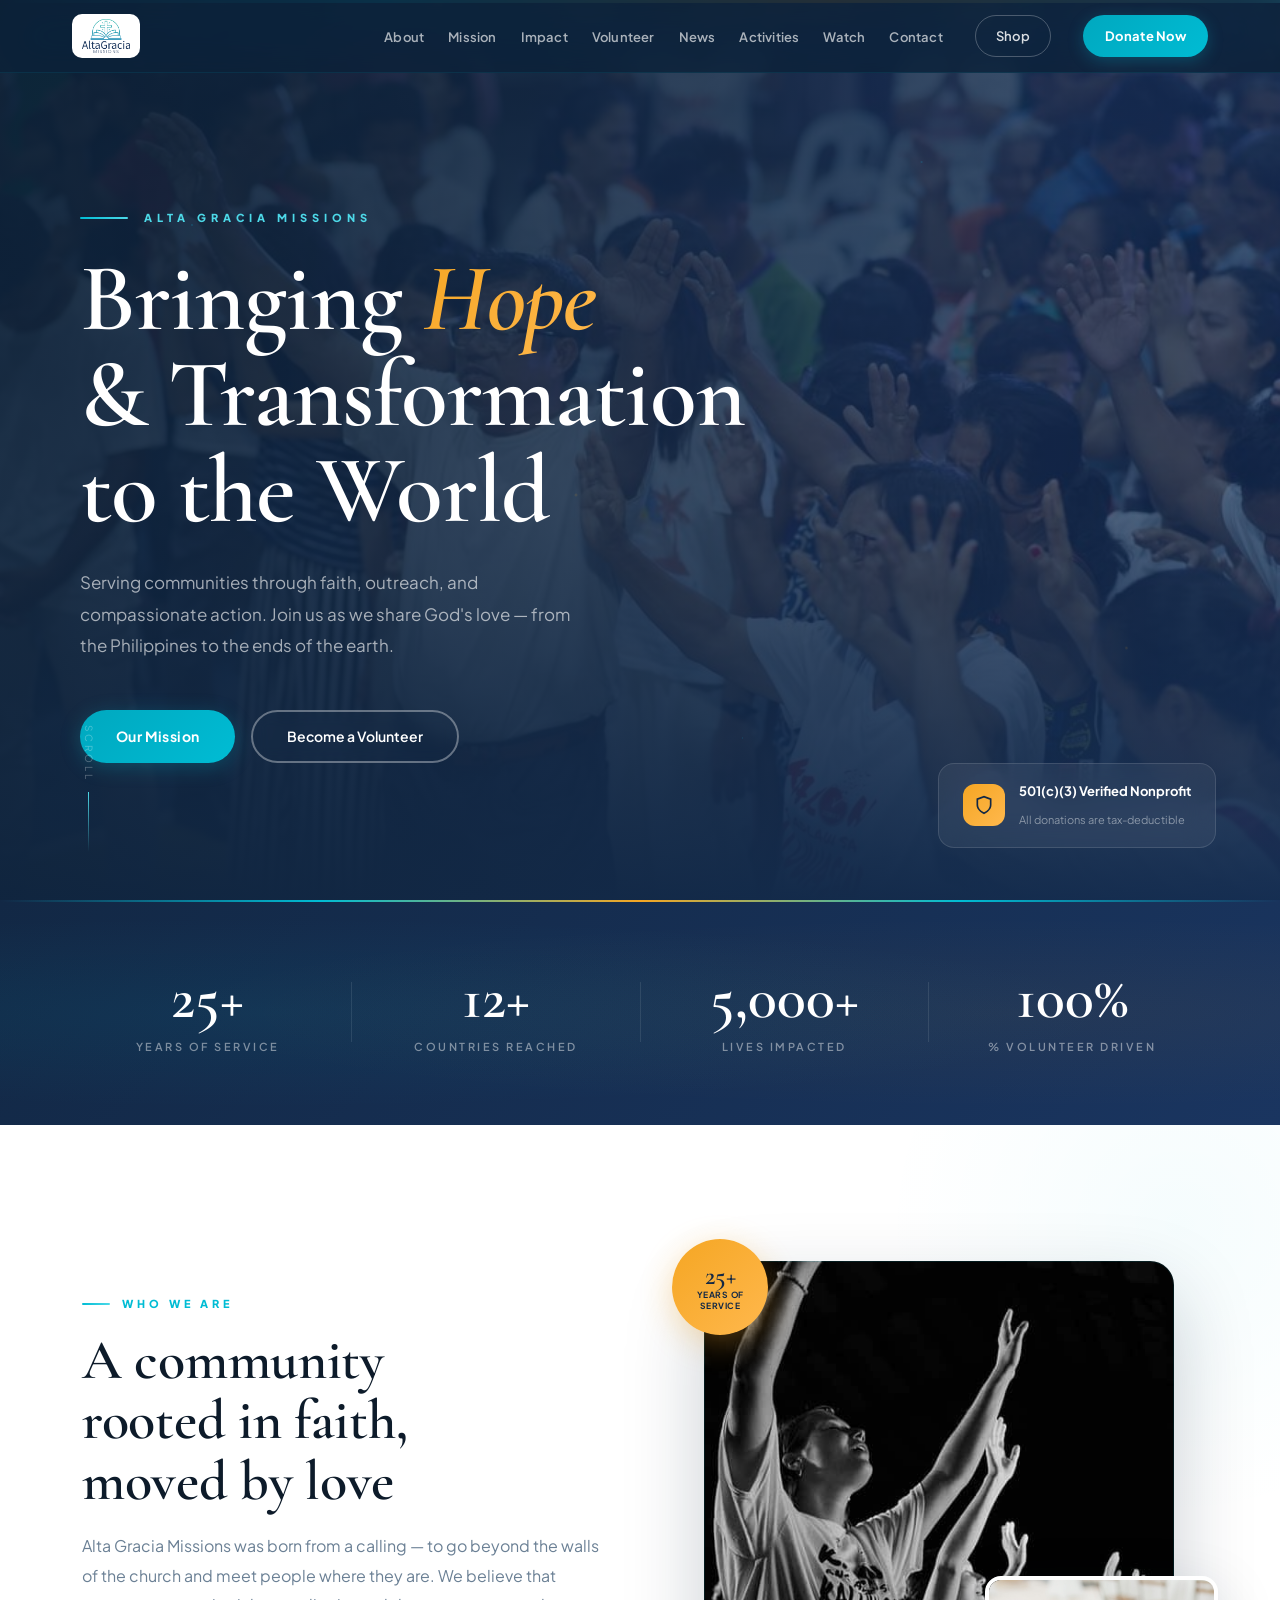
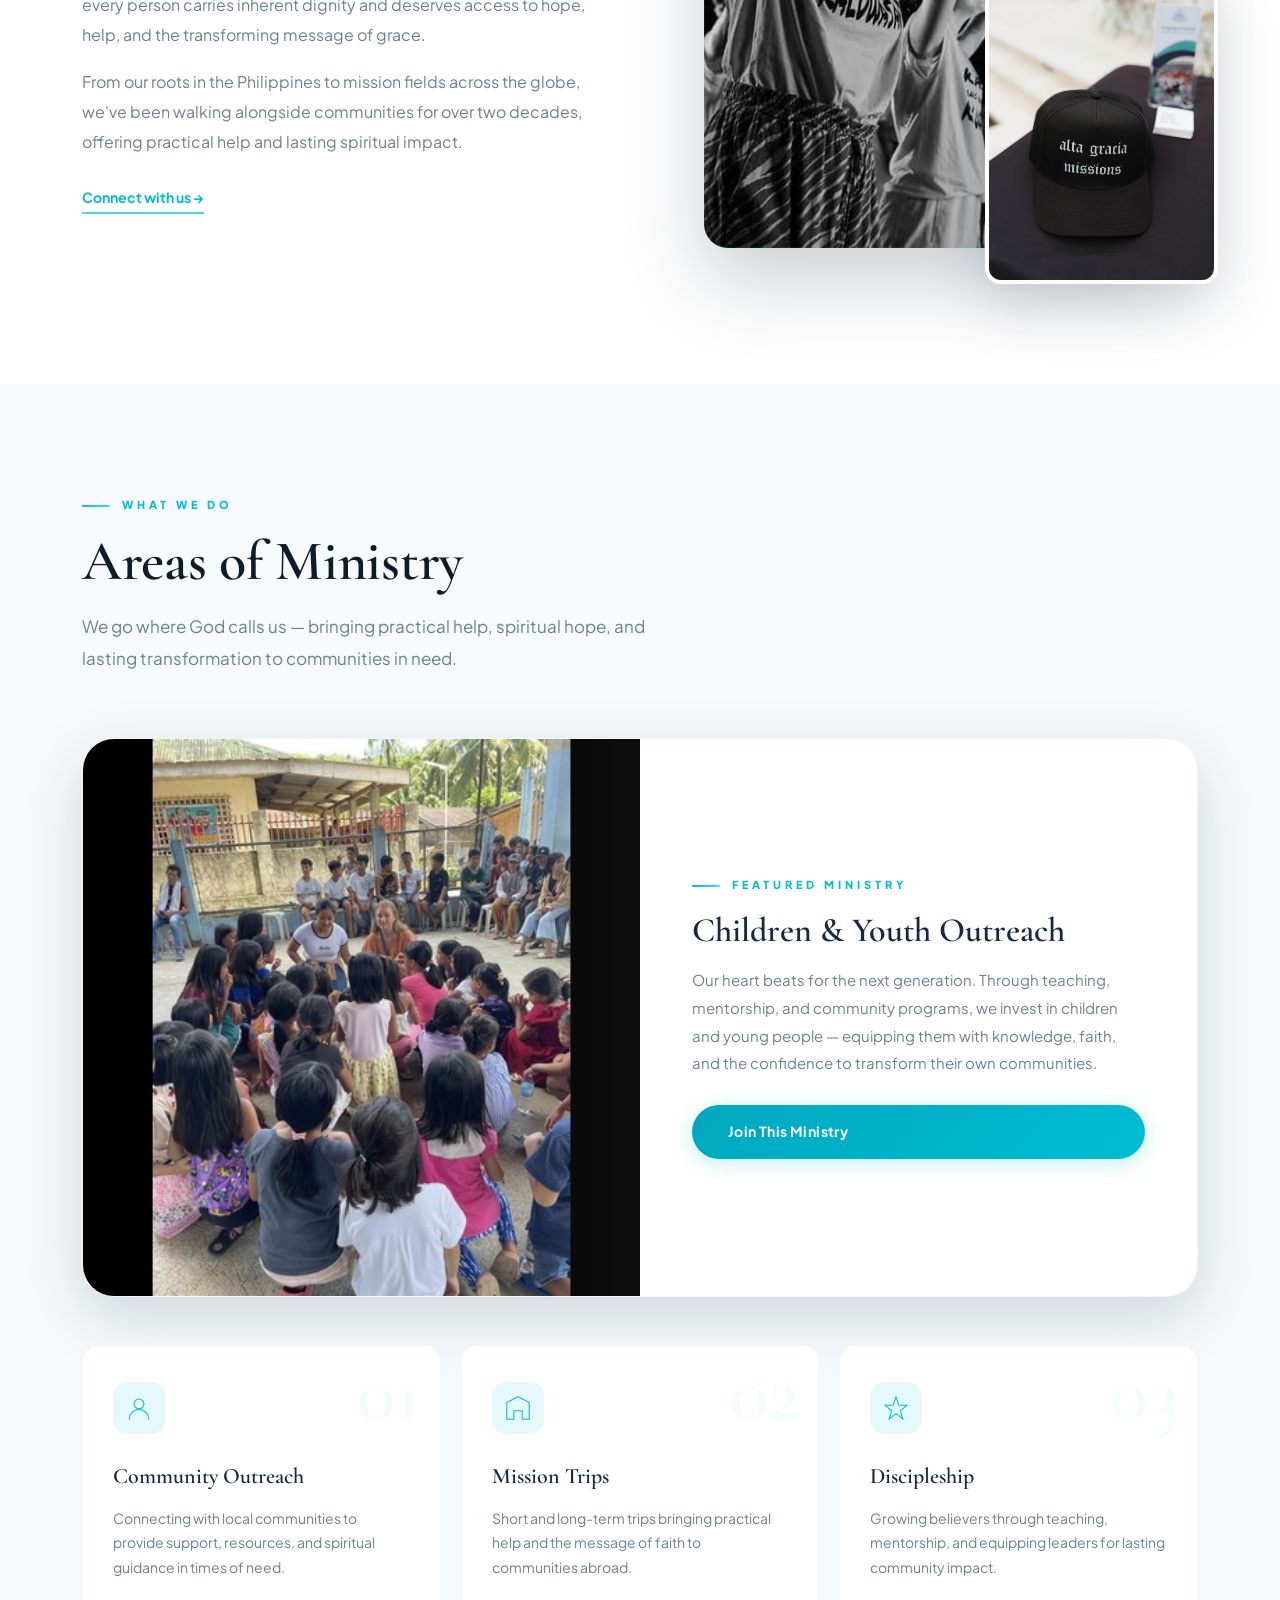
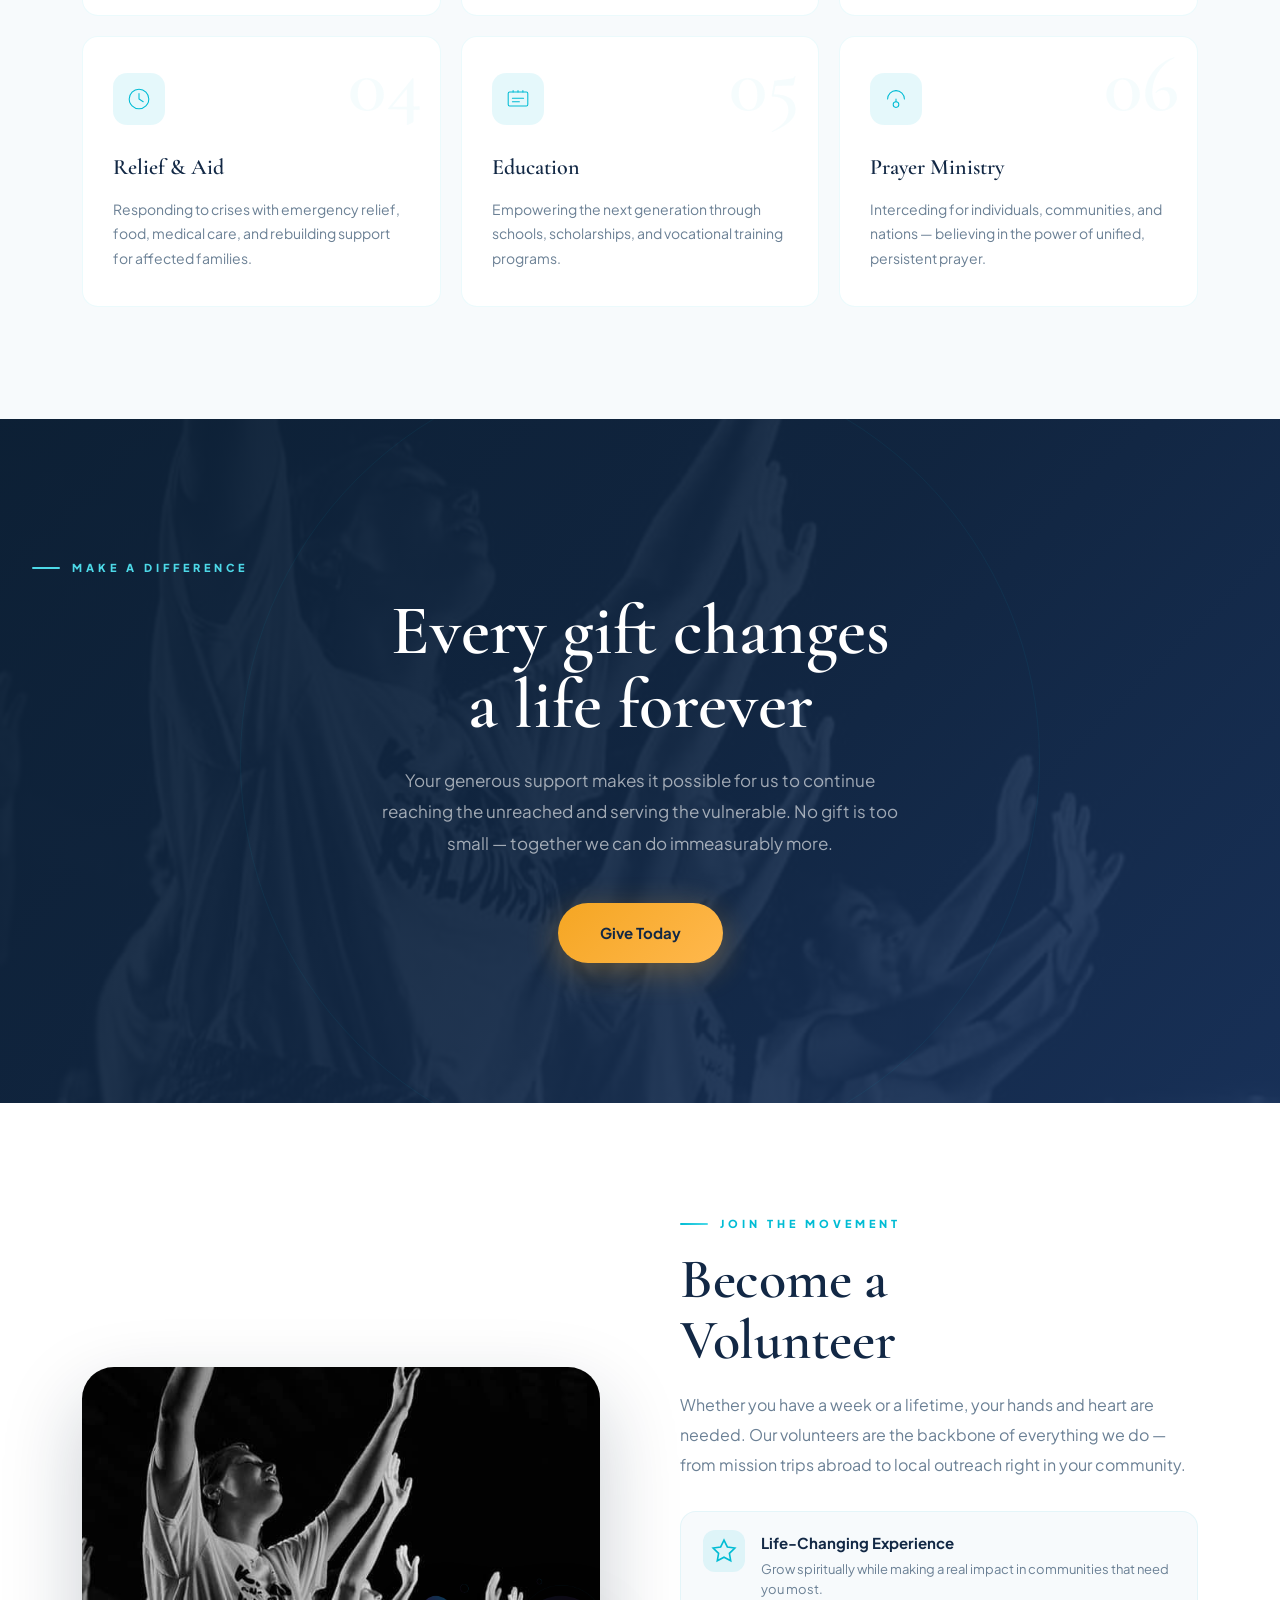
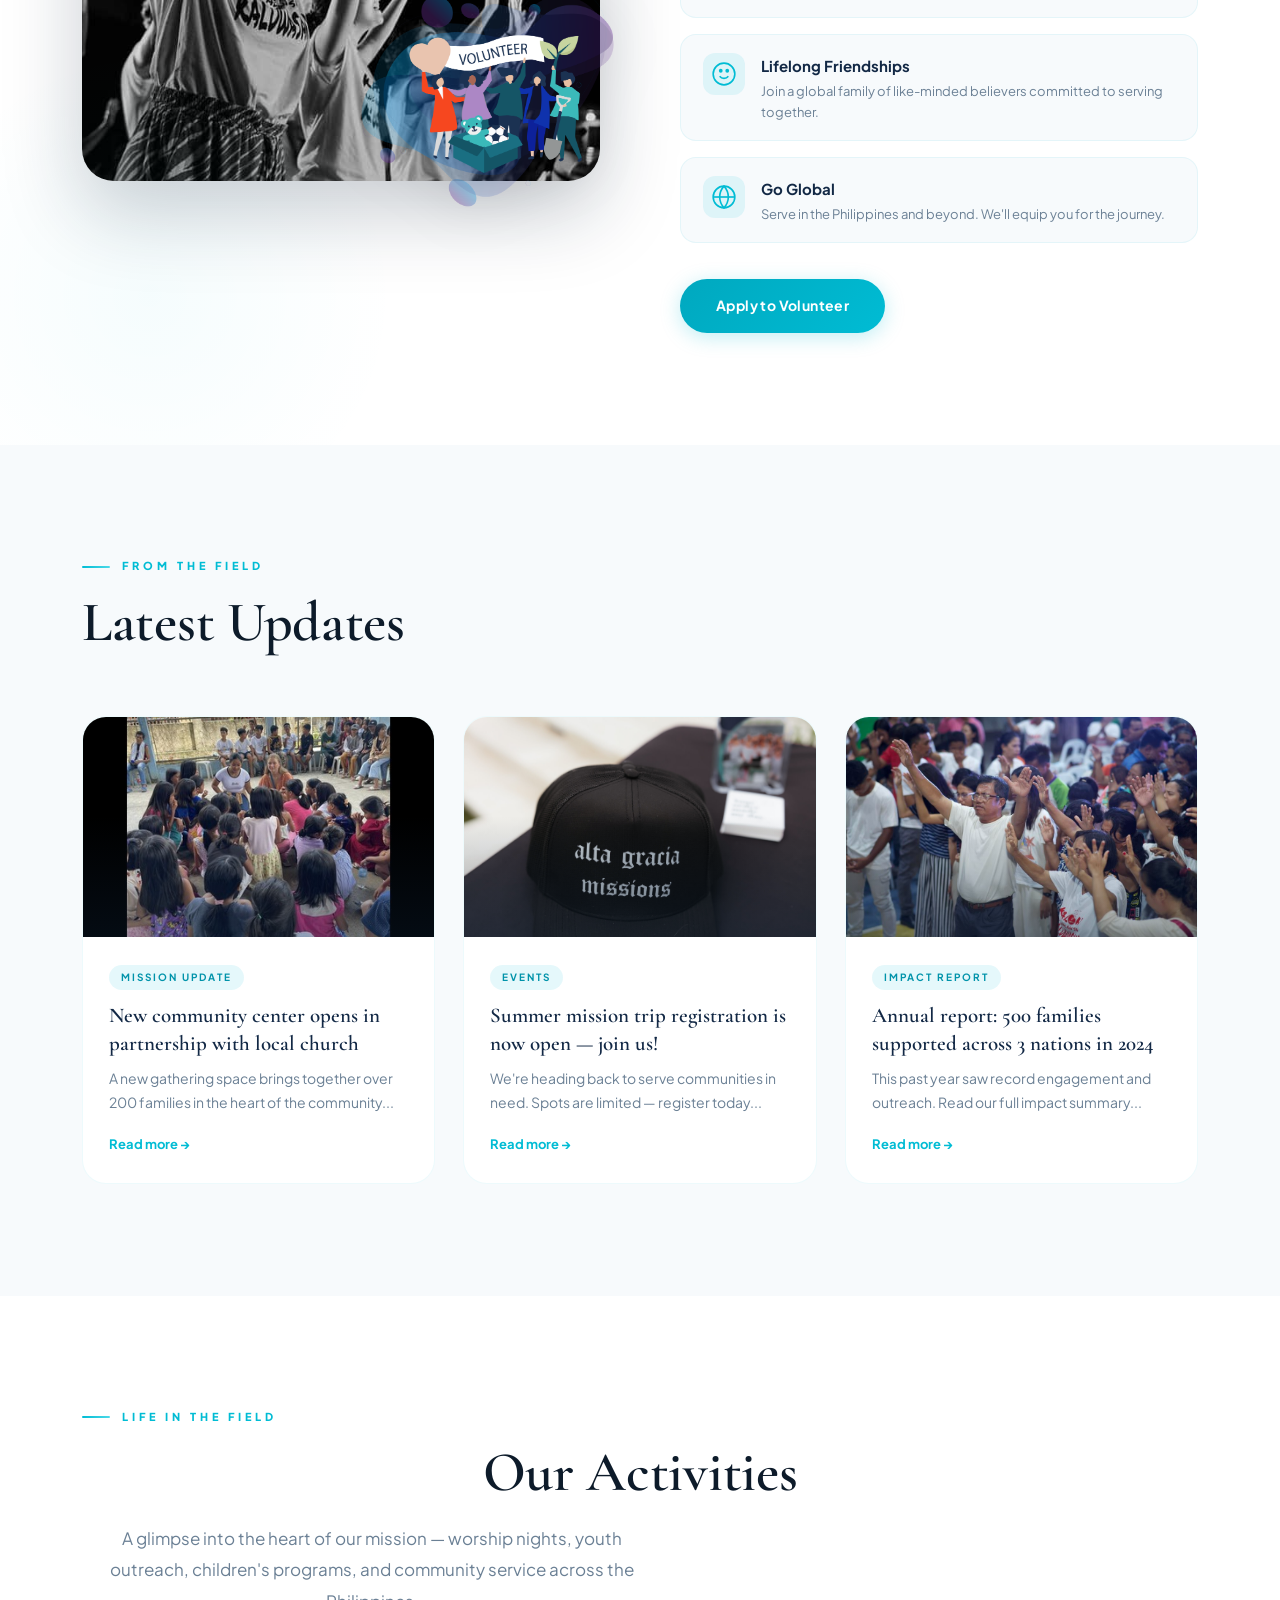
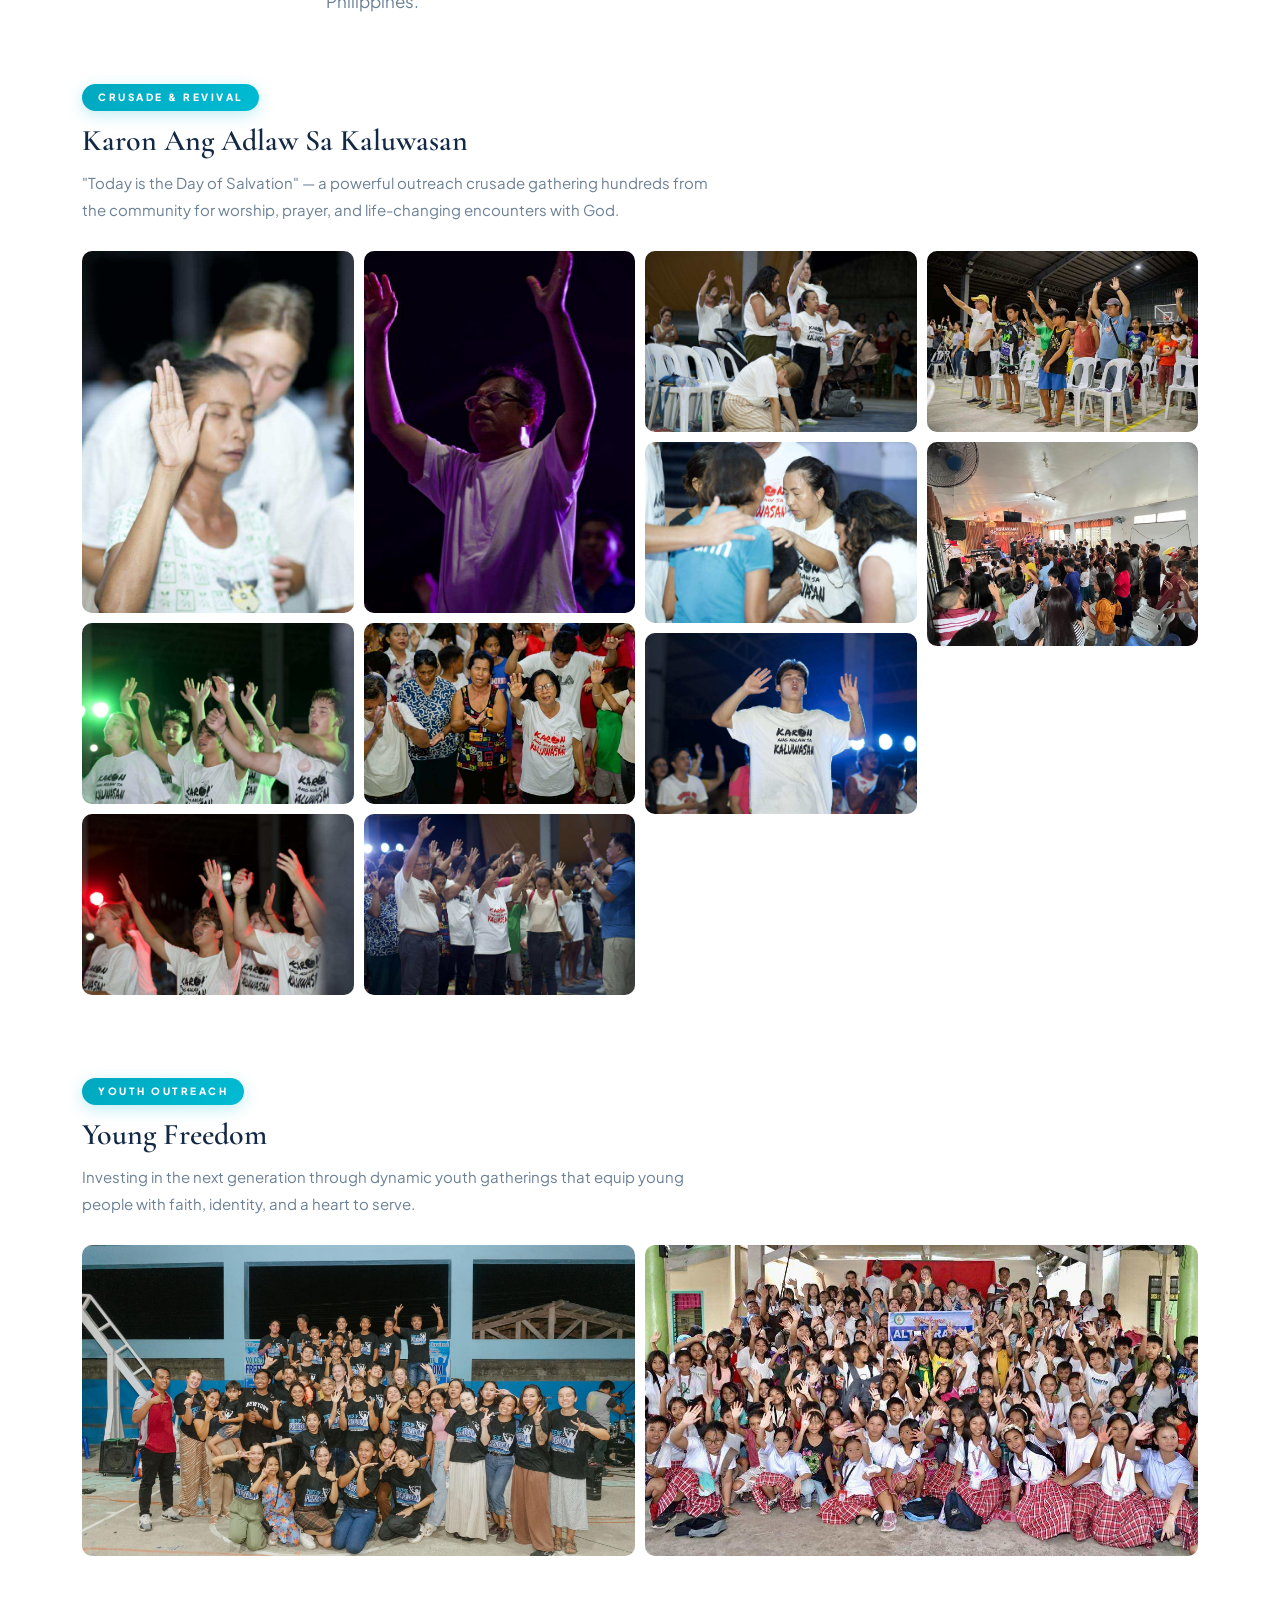
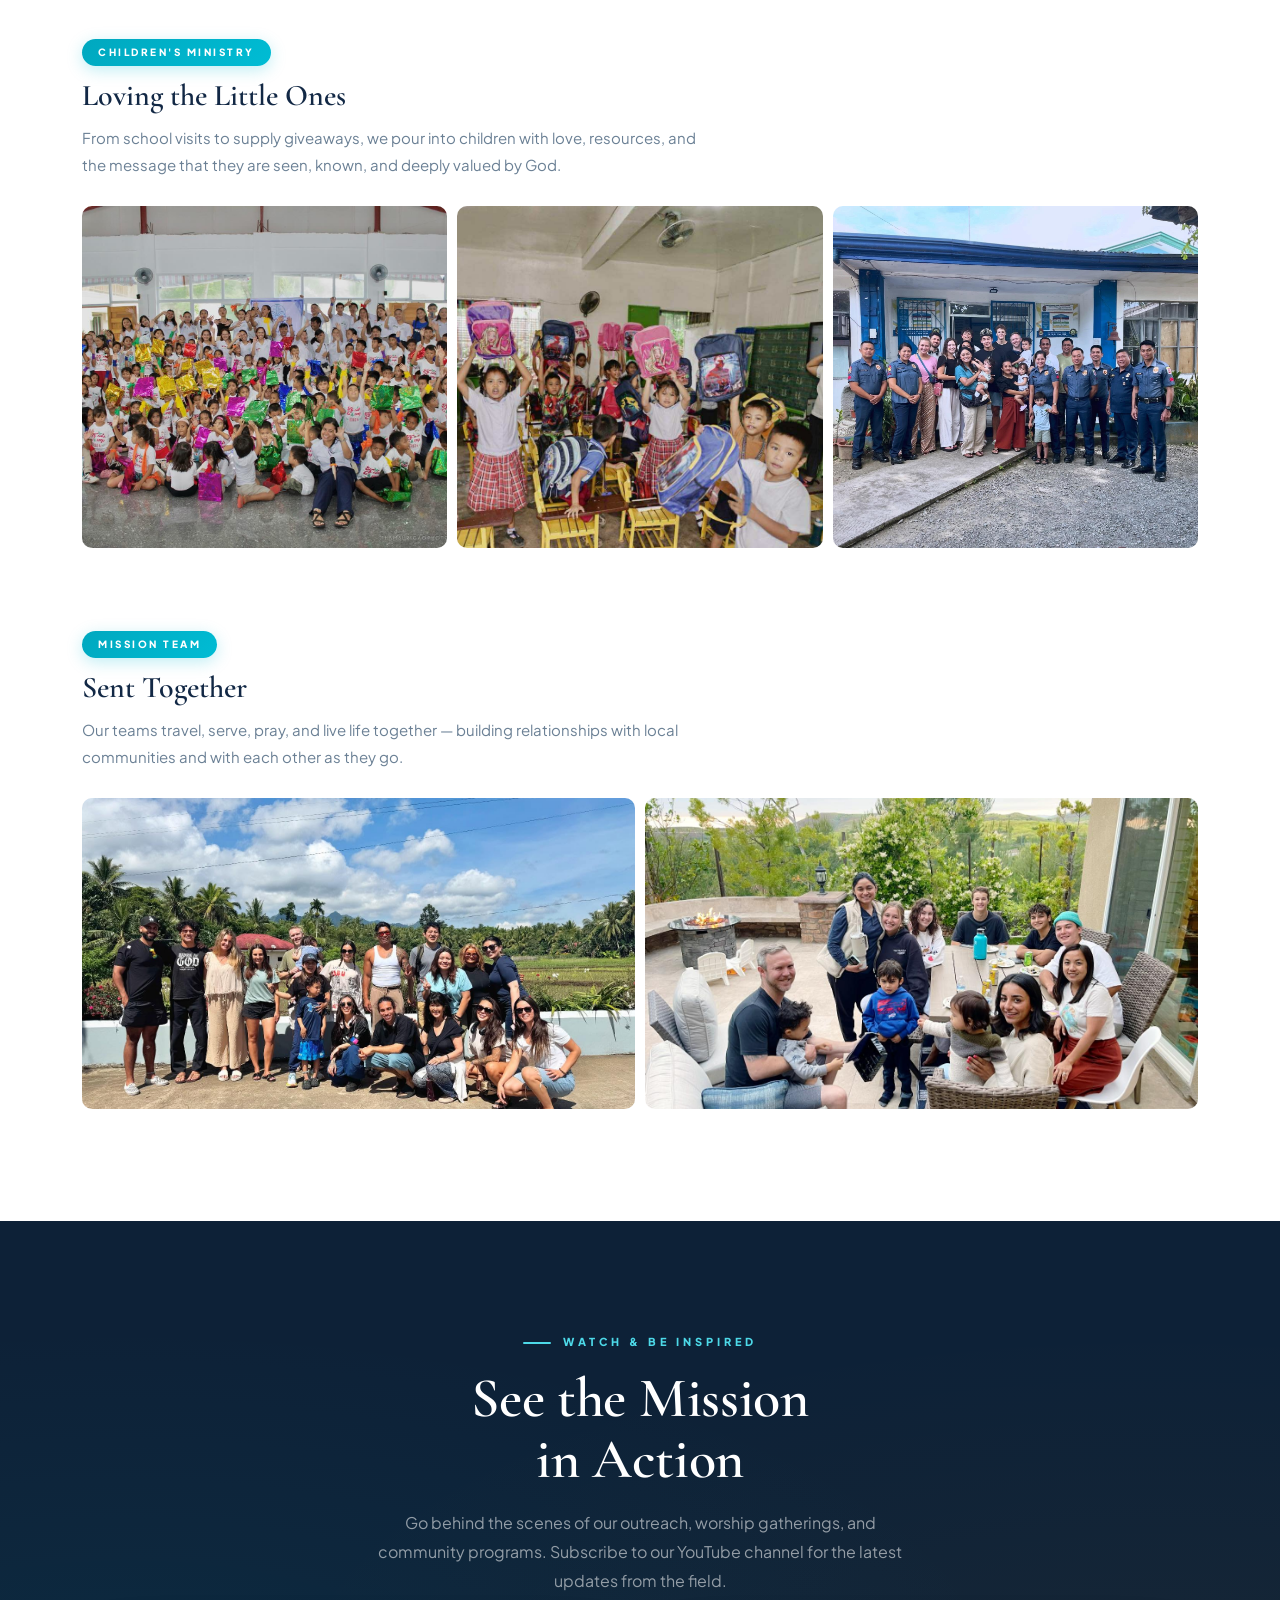
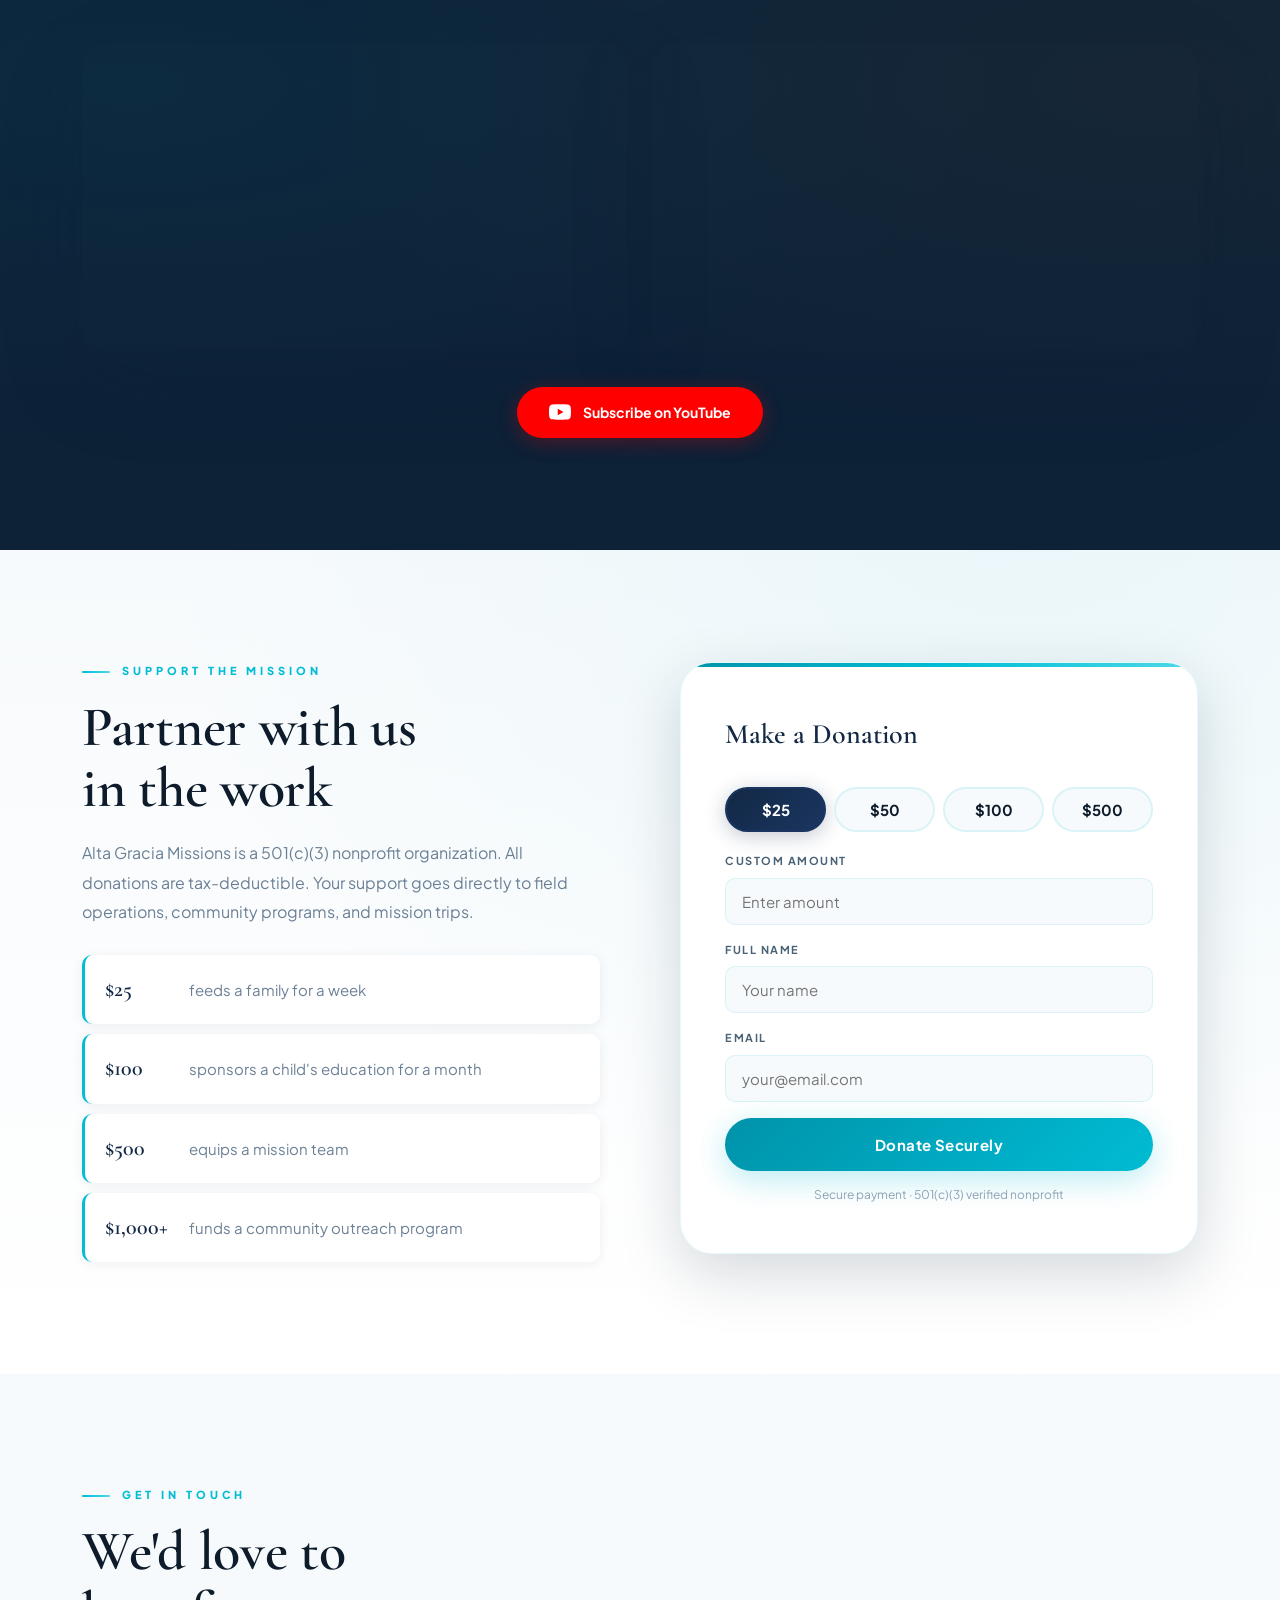
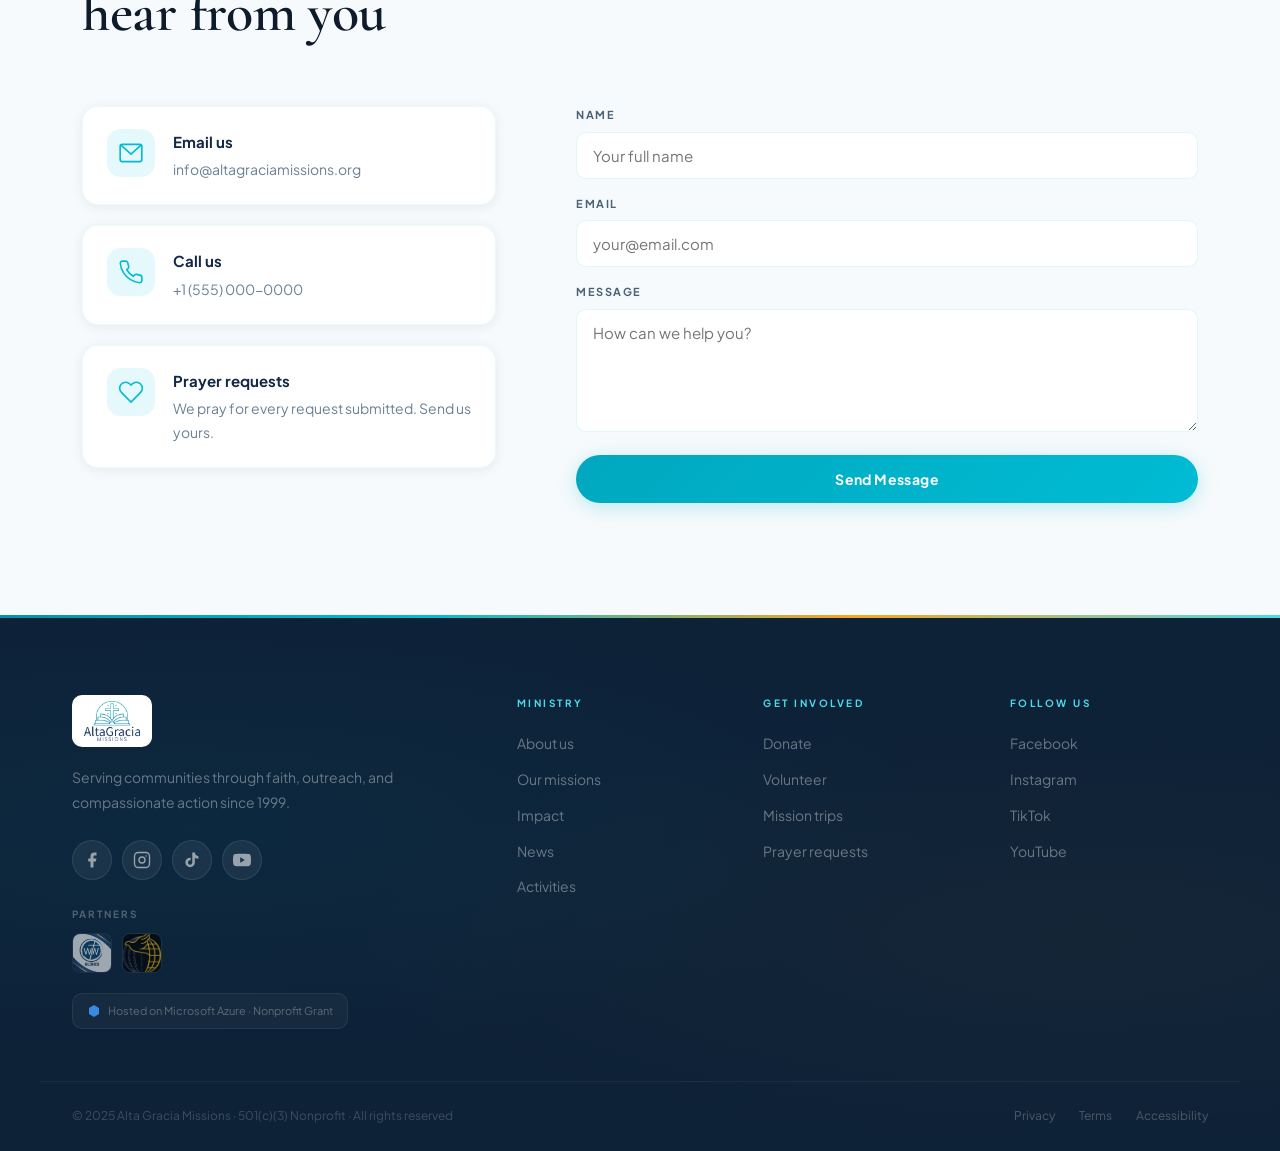
==== commit c0d1337d: "Update youtub section" ====
--- a/index.html
+++ b/index.html
@@ -1,16 +1,21 @@
 <!DOCTYPE html>
 <html lang="en">
+
 <head>
   <meta charset="UTF-8" />
   <meta name="viewport" content="width=device-width, initial-scale=1.0" />
   <title>Alta Gracia Missions — Bringing Hope to the World</title>
-  <meta name="description" content="Alta Gracia Missions is a nonprofit organization serving communities through faith, outreach, and compassionate action. Join us as a volunteer!" />
+  <meta name="description"
+    content="Alta Gracia Missions is a nonprofit organization serving communities through faith, outreach, and compassionate action. Join us as a volunteer!" />
   <link rel="preconnect" href="https://fonts.googleapis.com" />
   <link rel="preconnect" href="https://fonts.gstatic.com" crossorigin />
-  <link href="https://fonts.googleapis.com/css2?family=Cormorant+Garamond:ital,wght@0,400;0,600;1,400&family=Plus+Jakarta+Sans:wght@400;500;600;700;800&display=swap" rel="stylesheet" />
+  <link
+    href="https://fonts.googleapis.com/css2?family=Cormorant+Garamond:ital,wght@0,400;0,600;1,400&family=Plus+Jakarta+Sans:wght@400;500;600;700;800&display=swap"
+    rel="stylesheet" />
   <link rel="stylesheet" href="style.css" />
   <link rel="icon" type="image/png" href="images/logo.png" />
 </head>
+
 <body>
   <div class="scroll-progress" id="scrollProgress"></div>
 
@@ -30,8 +35,10 @@
         <li><a href="#watch">Watch</a></li>
         <li><a href="#contact">Contact</a></li>
       </ul>
-      <a href="https://www.zeffy.com/en-US/ticketing/alta-gracia-missionss-shop" target="_blank" rel="noopener noreferrer" class="btn-nav-shop">Shop</a>
-      <a href="https://www.zeffy.com/en-US/donation-form/donate-to-change-lives-3657" target="_blank" rel="noopener noreferrer" class="btn-nav">Donate Now</a>
+      <a href="https://www.zeffy.com/en-US/ticketing/alta-gracia-missionss-shop" target="_blank"
+        rel="noopener noreferrer" class="btn-nav-shop">Shop</a>
+      <a href="https://www.zeffy.com/en-US/donation-form/donate-to-change-lives-3657" target="_blank"
+        rel="noopener noreferrer" class="btn-nav">Donate Now</a>
       <button class="hamburger" id="hamburger" aria-label="Menu">
         <span></span><span></span><span></span>
       </button>
@@ -49,8 +56,10 @@
       <li><a href="#activities" onclick="closeMobile()">Activities</a></li>
       <li><a href="#watch" onclick="closeMobile()">Watch</a></li>
       <li><a href="#contact" onclick="closeMobile()">Contact</a></li>
-      <li><a href="https://www.zeffy.com/en-US/ticketing/alta-gracia-missionss-shop" target="_blank" rel="noopener noreferrer" onclick="closeMobile()" class="mobile-shop">Shop</a></li>
-      <li><a href="https://www.zeffy.com/en-US/donation-form/donate-to-change-lives-3657" target="_blank" rel="noopener noreferrer" onclick="closeMobile()" class="mobile-donate">Donate Now</a></li>
+      <li><a href="https://www.zeffy.com/en-US/ticketing/alta-gracia-missionss-shop" target="_blank"
+          rel="noopener noreferrer" onclick="closeMobile()" class="mobile-shop">Shop</a></li>
+      <li><a href="https://www.zeffy.com/en-US/donation-form/donate-to-change-lives-3657" target="_blank"
+          rel="noopener noreferrer" onclick="closeMobile()" class="mobile-donate">Donate Now</a></li>
     </ul>
   </div>
 
@@ -65,7 +74,8 @@
       <h1 class="hero-title">
         Bringing <em>Hope</em><br>& Transformation<br>to the World
       </h1>
-      <p class="hero-sub">Serving communities through faith, outreach, and compassionate action. Join us as we share God's love — from the Philippines to the ends of the earth.</p>
+      <p class="hero-sub">Serving communities through faith, outreach, and compassionate action. Join us as we share
+        God's love — from the Philippines to the ends of the earth.</p>
       <div class="hero-ctas">
         <a href="#mission" class="btn-primary">Our Mission</a>
         <a href="#volunteer" class="btn-ghost">Become a Volunteer</a>
@@ -73,7 +83,9 @@
     </div>
     <div class="hero-trust">
       <div class="hero-trust-icon">
-        <svg viewBox="0 0 24 24" fill="none" stroke="currentColor" stroke-width="2" width="20" height="20"><path d="M12 22s8-4 8-10V5l-8-3-8 3v7c0 6 8 10 8 10z"/></svg>
+        <svg viewBox="0 0 24 24" fill="none" stroke="currentColor" stroke-width="2" width="20" height="20">
+          <path d="M12 22s8-4 8-10V5l-8-3-8 3v7c0 6 8 10 8 10z" />
+        </svg>
       </div>
       <div class="hero-trust-text">
         <strong>501(c)(3) Verified Nonprofit</strong>
@@ -115,8 +127,11 @@
       <div class="about-text fade-in">
         <div class="section-eyebrow">Who We Are</div>
         <h2 class="section-title">A community<br>rooted in faith,<br>moved by love</h2>
-        <p>Alta Gracia Missions was born from a calling — to go beyond the walls of the church and meet people where they are. We believe that every person carries inherent dignity and deserves access to hope, help, and the transforming message of grace.</p>
-        <p>From our roots in the Philippines to mission fields across the globe, we've been walking alongside communities for over two decades, offering practical help and lasting spiritual impact.</p>
+        <p>Alta Gracia Missions was born from a calling — to go beyond the walls of the church and meet people where
+          they are. We believe that every person carries inherent dignity and deserves access to hope, help, and the
+          transforming message of grace.</p>
+        <p>From our roots in the Philippines to mission fields across the globe, we've been walking alongside
+          communities for over two decades, offering practical help and lasting spiritual impact.</p>
         <a href="#contact" class="btn-link">Connect with us &rarr;</a>
       </div>
       <div class="about-visual fade-in">
@@ -142,7 +157,8 @@
       <div class="section-header fade-in">
         <div class="section-eyebrow">What We Do</div>
         <h2 class="section-title">Areas of Ministry</h2>
-        <p class="section-desc">We go where God calls us — bringing practical help, spiritual hope, and lasting transformation to communities in need.</p>
+        <p class="section-desc">We go where God calls us — bringing practical help, spiritual hope, and lasting
+          transformation to communities in need.</p>
       </div>
 
       <!-- Featured mission with photo -->
@@ -153,7 +169,9 @@
         <div class="mission-featured-content">
           <div class="section-eyebrow">Featured Ministry</div>
           <h3>Children & Youth Outreach</h3>
-          <p>Our heart beats for the next generation. Through teaching, mentorship, and community programs, we invest in children and young people — equipping them with knowledge, faith, and the confidence to transform their own communities.</p>
+          <p>Our heart beats for the next generation. Through teaching, mentorship, and community programs, we invest in
+            children and young people — equipping them with knowledge, faith, and the confidence to transform their own
+            communities.</p>
           <a href="#volunteer" class="btn-primary">Join This Ministry</a>
         </div>
       </div>
@@ -162,15 +180,23 @@
         <div class="mission-card fade-in">
           <div class="card-num">01</div>
           <div class="card-icon">
-            <svg viewBox="0 0 40 40" fill="none"><circle cx="20" cy="14" r="7" stroke="currentColor" stroke-width="1.5"/><path d="M6 36c0-7.732 6.268-14 14-14s14 6.268 14 14" stroke="currentColor" stroke-width="1.5" stroke-linecap="round"/></svg>
+            <svg viewBox="0 0 40 40" fill="none">
+              <circle cx="20" cy="14" r="7" stroke="currentColor" stroke-width="1.5" />
+              <path d="M6 36c0-7.732 6.268-14 14-14s14 6.268 14 14" stroke="currentColor" stroke-width="1.5"
+                stroke-linecap="round" />
+            </svg>
           </div>
           <h3>Community Outreach</h3>
-          <p>Connecting with local communities to provide support, resources, and spiritual guidance in times of need.</p>
+          <p>Connecting with local communities to provide support, resources, and spiritual guidance in times of need.
+          </p>
         </div>
         <div class="mission-card fade-in">
           <div class="card-num">02</div>
           <div class="card-icon">
-            <svg viewBox="0 0 40 40" fill="none"><path d="M20 4L4 12v24h10V24h12v12h10V12L20 4z" stroke="currentColor" stroke-width="1.5" stroke-linejoin="round"/></svg>
+            <svg viewBox="0 0 40 40" fill="none">
+              <path d="M20 4L4 12v24h10V24h12v12h10V12L20 4z" stroke="currentColor" stroke-width="1.5"
+                stroke-linejoin="round" />
+            </svg>
           </div>
           <h3>Mission Trips</h3>
           <p>Short and long-term trips bringing practical help and the message of faith to communities abroad.</p>
@@ -178,7 +204,10 @@
         <div class="mission-card fade-in">
           <div class="card-num">03</div>
           <div class="card-icon">
-            <svg viewBox="0 0 40 40" fill="none"><path d="M20 4l4 12h12l-10 8 4 12-10-8-10 8 4-12-10-8h12z" stroke="currentColor" stroke-width="1.5" stroke-linejoin="round"/></svg>
+            <svg viewBox="0 0 40 40" fill="none">
+              <path d="M20 4l4 12h12l-10 8 4 12-10-8-10 8 4-12-10-8h12z" stroke="currentColor" stroke-width="1.5"
+                stroke-linejoin="round" />
+            </svg>
           </div>
           <h3>Discipleship</h3>
           <p>Growing believers through teaching, mentorship, and equipping leaders for lasting community impact.</p>
@@ -186,15 +215,24 @@
         <div class="mission-card fade-in">
           <div class="card-num">04</div>
           <div class="card-icon">
-            <svg viewBox="0 0 40 40" fill="none"><path d="M20 6C12.268 6 6 12.268 6 20s6.268 14 14 14 14-6.268 14-14S27.732 6 20 6z" stroke="currentColor" stroke-width="1.5"/><path d="M20 12v8l6 4" stroke="currentColor" stroke-width="1.5" stroke-linecap="round"/></svg>
+            <svg viewBox="0 0 40 40" fill="none">
+              <path d="M20 6C12.268 6 6 12.268 6 20s6.268 14 14 14 14-6.268 14-14S27.732 6 20 6z" stroke="currentColor"
+                stroke-width="1.5" />
+              <path d="M20 12v8l6 4" stroke="currentColor" stroke-width="1.5" stroke-linecap="round" />
+            </svg>
           </div>
           <h3>Relief & Aid</h3>
-          <p>Responding to crises with emergency relief, food, medical care, and rebuilding support for affected families.</p>
+          <p>Responding to crises with emergency relief, food, medical care, and rebuilding support for affected
+            families.</p>
         </div>
         <div class="mission-card fade-in">
           <div class="card-num">05</div>
           <div class="card-icon">
-            <svg viewBox="0 0 40 40" fill="none"><rect x="6" y="10" width="28" height="20" rx="2" stroke="currentColor" stroke-width="1.5"/><path d="M13 10V8M20 10V8M27 10V8" stroke="currentColor" stroke-width="1.5" stroke-linecap="round"/><path d="M12 19h16M12 24h10" stroke="currentColor" stroke-width="1.5" stroke-linecap="round"/></svg>
+            <svg viewBox="0 0 40 40" fill="none">
+              <rect x="6" y="10" width="28" height="20" rx="2" stroke="currentColor" stroke-width="1.5" />
+              <path d="M13 10V8M20 10V8M27 10V8" stroke="currentColor" stroke-width="1.5" stroke-linecap="round" />
+              <path d="M12 19h16M12 24h10" stroke="currentColor" stroke-width="1.5" stroke-linecap="round" />
+            </svg>
           </div>
           <h3>Education</h3>
           <p>Empowering the next generation through schools, scholarships, and vocational training programs.</p>
@@ -202,10 +240,16 @@
         <div class="mission-card fade-in">
           <div class="card-num">06</div>
           <div class="card-icon">
-            <svg viewBox="0 0 40 40" fill="none"><path d="M20 8C13.373 8 8 13.373 8 20" stroke="currentColor" stroke-width="1.5" stroke-linecap="round"/><path d="M20 8c6.627 0 12 5.373 12 12" stroke="currentColor" stroke-width="1.5" stroke-linecap="round"/><circle cx="20" cy="28" r="4" stroke="currentColor" stroke-width="1.5"/><path d="M20 20v4" stroke="currentColor" stroke-width="1.5" stroke-linecap="round"/></svg>
+            <svg viewBox="0 0 40 40" fill="none">
+              <path d="M20 8C13.373 8 8 13.373 8 20" stroke="currentColor" stroke-width="1.5" stroke-linecap="round" />
+              <path d="M20 8c6.627 0 12 5.373 12 12" stroke="currentColor" stroke-width="1.5" stroke-linecap="round" />
+              <circle cx="20" cy="28" r="4" stroke="currentColor" stroke-width="1.5" />
+              <path d="M20 20v4" stroke="currentColor" stroke-width="1.5" stroke-linecap="round" />
+            </svg>
           </div>
           <h3>Prayer Ministry</h3>
-          <p>Interceding for individuals, communities, and nations — believing in the power of unified, persistent prayer.</p>
+          <p>Interceding for individuals, communities, and nations — believing in the power of unified, persistent
+            prayer.</p>
         </div>
       </div>
     </div>
@@ -219,8 +263,10 @@
     <div class="banner-content fade-in">
       <div class="section-eyebrow light">Make a Difference</div>
       <h2>Every gift changes<br>a life forever</h2>
-      <p>Your generous support makes it possible for us to continue reaching the unreached and serving the vulnerable. No gift is too small — together we can do immeasurably more.</p>
-      <a href="https://www.zeffy.com/en-US/donation-form/donate-to-change-lives-3657" target="_blank" rel="noopener noreferrer" class="btn-light">Give Today</a>
+      <p>Your generous support makes it possible for us to continue reaching the unreached and serving the vulnerable.
+        No gift is too small — together we can do immeasurably more.</p>
+      <a href="https://www.zeffy.com/en-US/donation-form/donate-to-change-lives-3657" target="_blank"
+        rel="noopener noreferrer" class="btn-light">Give Today</a>
     </div>
   </section>
 
@@ -239,11 +285,15 @@
         <div class="volunteer-content fade-in">
           <div class="section-eyebrow">Join the Movement</div>
           <h2 class="section-title">Become a<br>Volunteer</h2>
-          <p>Whether you have a week or a lifetime, your hands and heart are needed. Our volunteers are the backbone of everything we do — from mission trips abroad to local outreach right in your community.</p>
+          <p>Whether you have a week or a lifetime, your hands and heart are needed. Our volunteers are the backbone of
+            everything we do — from mission trips abroad to local outreach right in your community.</p>
           <div class="volunteer-perks">
             <div class="perk">
               <div class="perk-icon">
-                <svg viewBox="0 0 24 24" fill="none" stroke="currentColor" stroke-width="1.5"><path d="M12 2L15.09 8.26L22 9.27L17 14.14L18.18 21.02L12 17.77L5.82 21.02L7 14.14L2 9.27L8.91 8.26L12 2z"/></svg>
+                <svg viewBox="0 0 24 24" fill="none" stroke="currentColor" stroke-width="1.5">
+                  <path
+                    d="M12 2L15.09 8.26L22 9.27L17 14.14L18.18 21.02L12 17.77L5.82 21.02L7 14.14L2 9.27L8.91 8.26L12 2z" />
+                </svg>
               </div>
               <div>
                 <strong>Life-Changing Experience</strong>
@@ -252,7 +302,12 @@
             </div>
             <div class="perk">
               <div class="perk-icon">
-                <svg viewBox="0 0 24 24" fill="none" stroke="currentColor" stroke-width="1.5"><circle cx="12" cy="12" r="10"/><path d="M8 14s1.5 2 4 2 4-2 4-2"/><circle cx="9" cy="9" r="1" fill="currentColor"/><circle cx="15" cy="9" r="1" fill="currentColor"/></svg>
+                <svg viewBox="0 0 24 24" fill="none" stroke="currentColor" stroke-width="1.5">
+                  <circle cx="12" cy="12" r="10" />
+                  <path d="M8 14s1.5 2 4 2 4-2 4-2" />
+                  <circle cx="9" cy="9" r="1" fill="currentColor" />
+                  <circle cx="15" cy="9" r="1" fill="currentColor" />
+                </svg>
               </div>
               <div>
                 <strong>Lifelong Friendships</strong>
@@ -261,7 +316,11 @@
             </div>
             <div class="perk">
               <div class="perk-icon">
-                <svg viewBox="0 0 24 24" fill="none" stroke="currentColor" stroke-width="1.5"><path d="M12 22c5.523 0 10-4.477 10-10S17.523 2 12 2 2 6.477 2 12s4.477 10 10 10z"/><path d="M2 12h20"/><path d="M12 2a15.3 15.3 0 014 10 15.3 15.3 0 01-4 10 15.3 15.3 0 01-4-10 15.3 15.3 0 014-10z"/></svg>
+                <svg viewBox="0 0 24 24" fill="none" stroke="currentColor" stroke-width="1.5">
+                  <path d="M12 22c5.523 0 10-4.477 10-10S17.523 2 12 2 2 6.477 2 12s4.477 10 10 10z" />
+                  <path d="M2 12h20" />
+                  <path d="M12 2a15.3 15.3 0 014 10 15.3 15.3 0 01-4 10 15.3 15.3 0 01-4-10 15.3 15.3 0 014-10z" />
+                </svg>
               </div>
               <div>
                 <strong>Go Global</strong>
@@ -326,7 +385,8 @@
       <div class="section-header fade-in">
         <div class="section-eyebrow">Life in the Field</div>
         <h2 class="section-title">Our Activities</h2>
-        <p class="section-desc">A glimpse into the heart of our mission — worship nights, youth outreach, children's programs, and community service across the Philippines.</p>
+        <p class="section-desc">A glimpse into the heart of our mission — worship nights, youth outreach, children's
+          programs, and community service across the Philippines.</p>
       </div>
 
       <!-- Category: Karon Crusade -->
@@ -334,7 +394,8 @@
         <div class="activity-block-header">
           <div class="activity-tag">Crusade & Revival</div>
           <h3 class="activity-block-title">Karon Ang Adlaw Sa Kaluwasan</h3>
-          <p class="activity-block-desc">"Today is the Day of Salvation" — a powerful outreach crusade gathering hundreds from the community for worship, prayer, and life-changing encounters with God.</p>
+          <p class="activity-block-desc">"Today is the Day of Salvation" — a powerful outreach crusade gathering
+            hundreds from the community for worship, prayer, and life-changing encounters with God.</p>
         </div>
         <div class="activity-masonry">
           <div class="activity-photo tall fade-in">
@@ -378,7 +439,8 @@
         <div class="activity-block-header">
           <div class="activity-tag">Youth Outreach</div>
           <h3 class="activity-block-title">Young Freedom</h3>
-          <p class="activity-block-desc">Investing in the next generation through dynamic youth gatherings that equip young people with faith, identity, and a heart to serve.</p>
+          <p class="activity-block-desc">Investing in the next generation through dynamic youth gatherings that equip
+            young people with faith, identity, and a heart to serve.</p>
         </div>
         <div class="activity-two-col">
           <div class="activity-photo activity-photo-wide fade-in">
@@ -395,7 +457,8 @@
         <div class="activity-block-header">
           <div class="activity-tag">Children's Ministry</div>
           <h3 class="activity-block-title">Loving the Little Ones</h3>
-          <p class="activity-block-desc">From school visits to supply giveaways, we pour into children with love, resources, and the message that they are seen, known, and deeply valued by God.</p>
+          <p class="activity-block-desc">From school visits to supply giveaways, we pour into children with love,
+            resources, and the message that they are seen, known, and deeply valued by God.</p>
         </div>
         <div class="activity-three-col">
           <div class="activity-photo fade-in">
@@ -415,7 +478,8 @@
         <div class="activity-block-header">
           <div class="activity-tag">Mission Team</div>
           <h3 class="activity-block-title">Sent Together</h3>
-          <p class="activity-block-desc">Our teams travel, serve, pray, and live life together — building relationships with local communities and with each other as they go.</p>
+          <p class="activity-block-desc">Our teams travel, serve, pray, and live life together — building relationships
+            with local communities and with each other as they go.</p>
         </div>
         <div class="activity-two-col">
           <div class="activity-photo activity-photo-wide fade-in">
@@ -436,32 +500,31 @@
       <div class="section-header fade-in">
         <div class="section-eyebrow">Watch &amp; Be Inspired</div>
         <h2 class="section-title">See the Mission<br>in Action</h2>
-        <p class="section-sub">Go behind the scenes of our outreach, worship gatherings, and community programs. Subscribe to our YouTube channel for the latest updates from the field.</p>
+        <p class="section-sub">Go behind the scenes of our outreach, worship gatherings, and community programs.
+          Subscribe to our YouTube channel for the latest updates from the field.</p>
       </div>
       <div class="youtube-embed fade-in">
         <div class="youtube-grid">
           <div class="youtube-wrapper">
-            <iframe
-              src="https://www.youtube.com/embed/jEGTRW73o6I"
-              title="Alta Gracia Missions — Video 1"
-              frameborder="0"
+            <iframe width="560" height="315" src="https://www.youtube.com/embed/jEGTRW73o6I?si=SCxqyn4_YQ_urFgz"
+              title="YouTube video player" frameborder="0"
               allow="accelerometer; autoplay; clipboard-write; encrypted-media; gyroscope; picture-in-picture; web-share"
-              allowfullscreen>
-            </iframe>
+              referrerpolicy="strict-origin-when-cross-origin" allowfullscreen></iframe>
           </div>
           <div class="youtube-wrapper">
-            <iframe
-              src="https://www.youtube.com/embed/hPW-RNb9pTw"
-              title="Alta Gracia Missions — Video 2"
-              frameborder="0"
+            <iframe width="560" height="315" src="https://www.youtube.com/embed/ykiPaHf_c2M?si=gWDNBWCQ4TvZdZI8"
+              title="YouTube video player" frameborder="0"
               allow="accelerometer; autoplay; clipboard-write; encrypted-media; gyroscope; picture-in-picture; web-share"
-              allowfullscreen>
-            </iframe>
+              referrerpolicy="strict-origin-when-cross-origin" allowfullscreen></iframe>
           </div>
         </div>
         <div class="youtube-cta fade-in">
-          <a href="https://www.youtube.com/@AltaGraciaMissions" target="_blank" rel="noopener noreferrer" class="btn-youtube">
-            <svg viewBox="0 0 24 24" fill="currentColor" width="22" height="22"><path d="M23.498 6.186a3.016 3.016 0 00-2.122-2.136C19.505 3.545 12 3.545 12 3.545s-7.505 0-9.377.505A3.017 3.017 0 00.502 6.186C0 8.07 0 12 0 12s0 3.93.502 5.814a3.016 3.016 0 002.122 2.136c1.871.505 9.376.505 9.376.505s7.505 0 9.377-.505a3.015 3.015 0 002.122-2.136C24 15.93 24 12 24 12s0-3.93-.502-5.814zM9.545 15.568V8.432L15.818 12l-6.273 3.568z"/></svg>
+          <a href="https://www.youtube.com/@AltaGraciaMissions" target="_blank" rel="noopener noreferrer"
+            class="btn-youtube">
+            <svg viewBox="0 0 24 24" fill="currentColor" width="22" height="22">
+              <path
+                d="M23.498 6.186a3.016 3.016 0 00-2.122-2.136C19.505 3.545 12 3.545 12 3.545s-7.505 0-9.377.505A3.017 3.017 0 00.502 6.186C0 8.07 0 12 0 12s0 3.93.502 5.814a3.016 3.016 0 002.122 2.136c1.871.505 9.376.505 9.376.505s7.505 0 9.377-.505a3.015 3.015 0 002.122-2.136C24 15.93 24 12 24 12s0-3.93-.502-5.814zM9.545 15.568V8.432L15.818 12l-6.273 3.568z" />
+            </svg>
             Subscribe on YouTube
           </a>
         </div>
@@ -476,7 +539,8 @@
         <div class="donate-text fade-in">
           <div class="section-eyebrow">Support the Mission</div>
           <h2 class="section-title">Partner with us<br>in the work</h2>
-          <p>Alta Gracia Missions is a 501(c)(3) nonprofit organization. All donations are tax-deductible. Your support goes directly to field operations, community programs, and mission trips.</p>
+          <p>Alta Gracia Missions is a 501(c)(3) nonprofit organization. All donations are tax-deductible. Your support
+            goes directly to field operations, community programs, and mission trips.</p>
           <ul class="impact-list">
             <li><span>$25</span> feeds a family for a week</li>
             <li><span>$100</span> sponsors a child's education for a month</li>
@@ -524,7 +588,10 @@
         <div class="contact-info fade-in">
           <div class="contact-item">
             <div class="contact-icon">
-              <svg viewBox="0 0 24 24" fill="none" stroke="currentColor" stroke-width="1.5"><rect x="2" y="4" width="20" height="16" rx="2"/><path d="M22 4L12 13 2 4"/></svg>
+              <svg viewBox="0 0 24 24" fill="none" stroke="currentColor" stroke-width="1.5">
+                <rect x="2" y="4" width="20" height="16" rx="2" />
+                <path d="M22 4L12 13 2 4" />
+              </svg>
             </div>
             <div>
               <strong>Email us</strong>
@@ -533,7 +600,10 @@
           </div>
           <div class="contact-item">
             <div class="contact-icon">
-              <svg viewBox="0 0 24 24" fill="none" stroke="currentColor" stroke-width="1.5"><path d="M22 16.92v3a2 2 0 01-2.18 2 19.79 19.79 0 01-8.63-3.07 19.5 19.5 0 01-6-6 19.79 19.79 0 01-3.07-8.67A2 2 0 014.11 2h3a2 2 0 012 1.72c.127.96.361 1.903.7 2.81a2 2 0 01-.45 2.11L8.09 9.91a16 16 0 006 6l1.27-1.27a2 2 0 012.11-.45c.907.339 1.85.573 2.81.7A2 2 0 0122 16.92z"/></svg>
+              <svg viewBox="0 0 24 24" fill="none" stroke="currentColor" stroke-width="1.5">
+                <path
+                  d="M22 16.92v3a2 2 0 01-2.18 2 19.79 19.79 0 01-8.63-3.07 19.5 19.5 0 01-6-6 19.79 19.79 0 01-3.07-8.67A2 2 0 014.11 2h3a2 2 0 012 1.72c.127.96.361 1.903.7 2.81a2 2 0 01-.45 2.11L8.09 9.91a16 16 0 006 6l1.27-1.27a2 2 0 012.11-.45c.907.339 1.85.573 2.81.7A2 2 0 0122 16.92z" />
+              </svg>
             </div>
             <div>
               <strong>Call us</strong>
@@ -542,7 +612,10 @@
           </div>
           <div class="contact-item">
             <div class="contact-icon">
-              <svg viewBox="0 0 24 24" fill="none" stroke="currentColor" stroke-width="1.5"><path d="M20.84 4.61a5.5 5.5 0 00-7.78 0L12 5.67l-1.06-1.06a5.5 5.5 0 00-7.78 7.78l1.06 1.06L12 21.23l7.78-7.78 1.06-1.06a5.5 5.5 0 000-7.78z"/></svg>
+              <svg viewBox="0 0 24 24" fill="none" stroke="currentColor" stroke-width="1.5">
+                <path
+                  d="M20.84 4.61a5.5 5.5 0 00-7.78 0L12 5.67l-1.06-1.06a5.5 5.5 0 00-7.78 7.78l1.06 1.06L12 21.23l7.78-7.78 1.06-1.06a5.5 5.5 0 000-7.78z" />
+              </svg>
             </div>
             <div>
               <strong>Prayer requests</strong>
@@ -578,17 +651,33 @@
         </div>
         <p>Serving communities through faith, outreach, and compassionate action since 1999.</p>
         <div class="footer-socials">
-          <a href="https://www.facebook.com/people/Alta-Gracia-Missions/" target="_blank" rel="noopener noreferrer" aria-label="Facebook">
-            <svg viewBox="0 0 24 24" fill="currentColor" width="18" height="18"><path d="M18 2h-3a5 5 0 00-5 5v3H7v4h3v8h4v-8h3l1-4h-4V7a1 1 0 011-1h3z"/></svg>
+          <a href="https://www.facebook.com/people/Alta-Gracia-Missions/" target="_blank" rel="noopener noreferrer"
+            aria-label="Facebook">
+            <svg viewBox="0 0 24 24" fill="currentColor" width="18" height="18">
+              <path d="M18 2h-3a5 5 0 00-5 5v3H7v4h3v8h4v-8h3l1-4h-4V7a1 1 0 011-1h3z" />
+            </svg>
           </a>
-          <a href="https://www.instagram.com/altagraciamissions/" target="_blank" rel="noopener noreferrer" aria-label="Instagram">
-            <svg viewBox="0 0 24 24" fill="none" stroke="currentColor" stroke-width="1.8" width="18" height="18"><rect x="2" y="2" width="20" height="20" rx="5"/><circle cx="12" cy="12" r="4"/><circle cx="17.5" cy="6.5" r="1" fill="currentColor" stroke="none"/></svg>
+          <a href="https://www.instagram.com/altagraciamissions/" target="_blank" rel="noopener noreferrer"
+            aria-label="Instagram">
+            <svg viewBox="0 0 24 24" fill="none" stroke="currentColor" stroke-width="1.8" width="18" height="18">
+              <rect x="2" y="2" width="20" height="20" rx="5" />
+              <circle cx="12" cy="12" r="4" />
+              <circle cx="17.5" cy="6.5" r="1" fill="currentColor" stroke="none" />
+            </svg>
           </a>
-          <a href="https://www.tiktok.com/@altagraciamissions/" target="_blank" rel="noopener noreferrer" aria-label="TikTok">
-            <svg viewBox="0 0 24 24" fill="currentColor" width="18" height="18"><path d="M19.59 6.69a4.83 4.83 0 01-3.77-4.25V2h-3.45v13.67a2.89 2.89 0 01-2.88 2.5 2.89 2.89 0 01-2.89-2.89 2.89 2.89 0 012.89-2.89c.28 0 .54.04.79.1V9.01a6.33 6.33 0 00-.79-.05 6.34 6.34 0 00-6.34 6.34 6.34 6.34 0 006.34 6.34 6.34 6.34 0 006.33-6.34V8.95a8.16 8.16 0 004.77 1.52V7.01a4.85 4.85 0 01-1-.32z"/></svg>
+          <a href="https://www.tiktok.com/@altagraciamissions/" target="_blank" rel="noopener noreferrer"
+            aria-label="TikTok">
+            <svg viewBox="0 0 24 24" fill="currentColor" width="18" height="18">
+              <path
+                d="M19.59 6.69a4.83 4.83 0 01-3.77-4.25V2h-3.45v13.67a2.89 2.89 0 01-2.88 2.5 2.89 2.89 0 01-2.89-2.89 2.89 2.89 0 012.89-2.89c.28 0 .54.04.79.1V9.01a6.33 6.33 0 00-.79-.05 6.34 6.34 0 00-6.34 6.34 6.34 6.34 0 006.34 6.34 6.34 6.34 0 006.33-6.34V8.95a8.16 8.16 0 004.77 1.52V7.01a4.85 4.85 0 01-1-.32z" />
+            </svg>
           </a>
-          <a href="https://www.youtube.com/@AltaGraciaMissions" target="_blank" rel="noopener noreferrer" aria-label="YouTube">
-            <svg viewBox="0 0 24 24" fill="currentColor" width="18" height="18"><path d="M23.498 6.186a3.016 3.016 0 00-2.122-2.136C19.505 3.545 12 3.545 12 3.545s-7.505 0-9.377.505A3.017 3.017 0 00.502 6.186C0 8.07 0 12 0 12s0 3.93.502 5.814a3.016 3.016 0 002.122 2.136c1.871.505 9.376.505 9.376.505s7.505 0 9.377-.505a3.015 3.015 0 002.122-2.136C24 15.93 24 12 24 12s0-3.93-.502-5.814zM9.545 15.568V8.432L15.818 12l-6.273 3.568z"/></svg>
+          <a href="https://www.youtube.com/@AltaGraciaMissions" target="_blank" rel="noopener noreferrer"
+            aria-label="YouTube">
+            <svg viewBox="0 0 24 24" fill="currentColor" width="18" height="18">
+              <path
+                d="M23.498 6.186a3.016 3.016 0 00-2.122-2.136C19.505 3.545 12 3.545 12 3.545s-7.505 0-9.377.505A3.017 3.017 0 00.502 6.186C0 8.07 0 12 0 12s0 3.93.502 5.814a3.016 3.016 0 002.122 2.136c1.871.505 9.376.505 9.376.505s7.505 0 9.377-.505a3.015 3.015 0 002.122-2.136C24 15.93 24 12 24 12s0-3.93-.502-5.814zM9.545 15.568V8.432L15.818 12l-6.273 3.568z" />
+            </svg>
           </a>
         </div>
         <div class="footer-partners">
@@ -599,7 +688,9 @@
           </div>
         </div>
         <div class="footer-azure">
-          <svg width="14" height="14" viewBox="0 0 14 14" fill="none"><path d="M7 1L2 4v6l5 3 5-3V4L7 1z" fill="#378add"/></svg>
+          <svg width="14" height="14" viewBox="0 0 14 14" fill="none">
+            <path d="M7 1L2 4v6l5 3 5-3V4L7 1z" fill="#378add" />
+          </svg>
           <span>Hosted on Microsoft Azure &middot; Nonprofit Grant</span>
         </div>
       </div>
@@ -620,7 +711,8 @@
       </div>
       <div class="footer-col">
         <h4>Follow Us</h4>
-        <a href="https://www.facebook.com/people/Alta-Gracia-Missions/" target="_blank" rel="noopener noreferrer">Facebook</a>
+        <a href="https://www.facebook.com/people/Alta-Gracia-Missions/" target="_blank"
+          rel="noopener noreferrer">Facebook</a>
         <a href="https://www.instagram.com/altagraciamissions/" target="_blank" rel="noopener noreferrer">Instagram</a>
         <a href="https://www.tiktok.com/@altagraciamissions/" target="_blank" rel="noopener noreferrer">TikTok</a>
         <a href="https://www.youtube.com/@AltaGraciaMissions" target="_blank" rel="noopener noreferrer">YouTube</a>
@@ -672,4 +764,5 @@
 
   <script src="main.js"></script>
 </body>
-</html>
+
+</html>
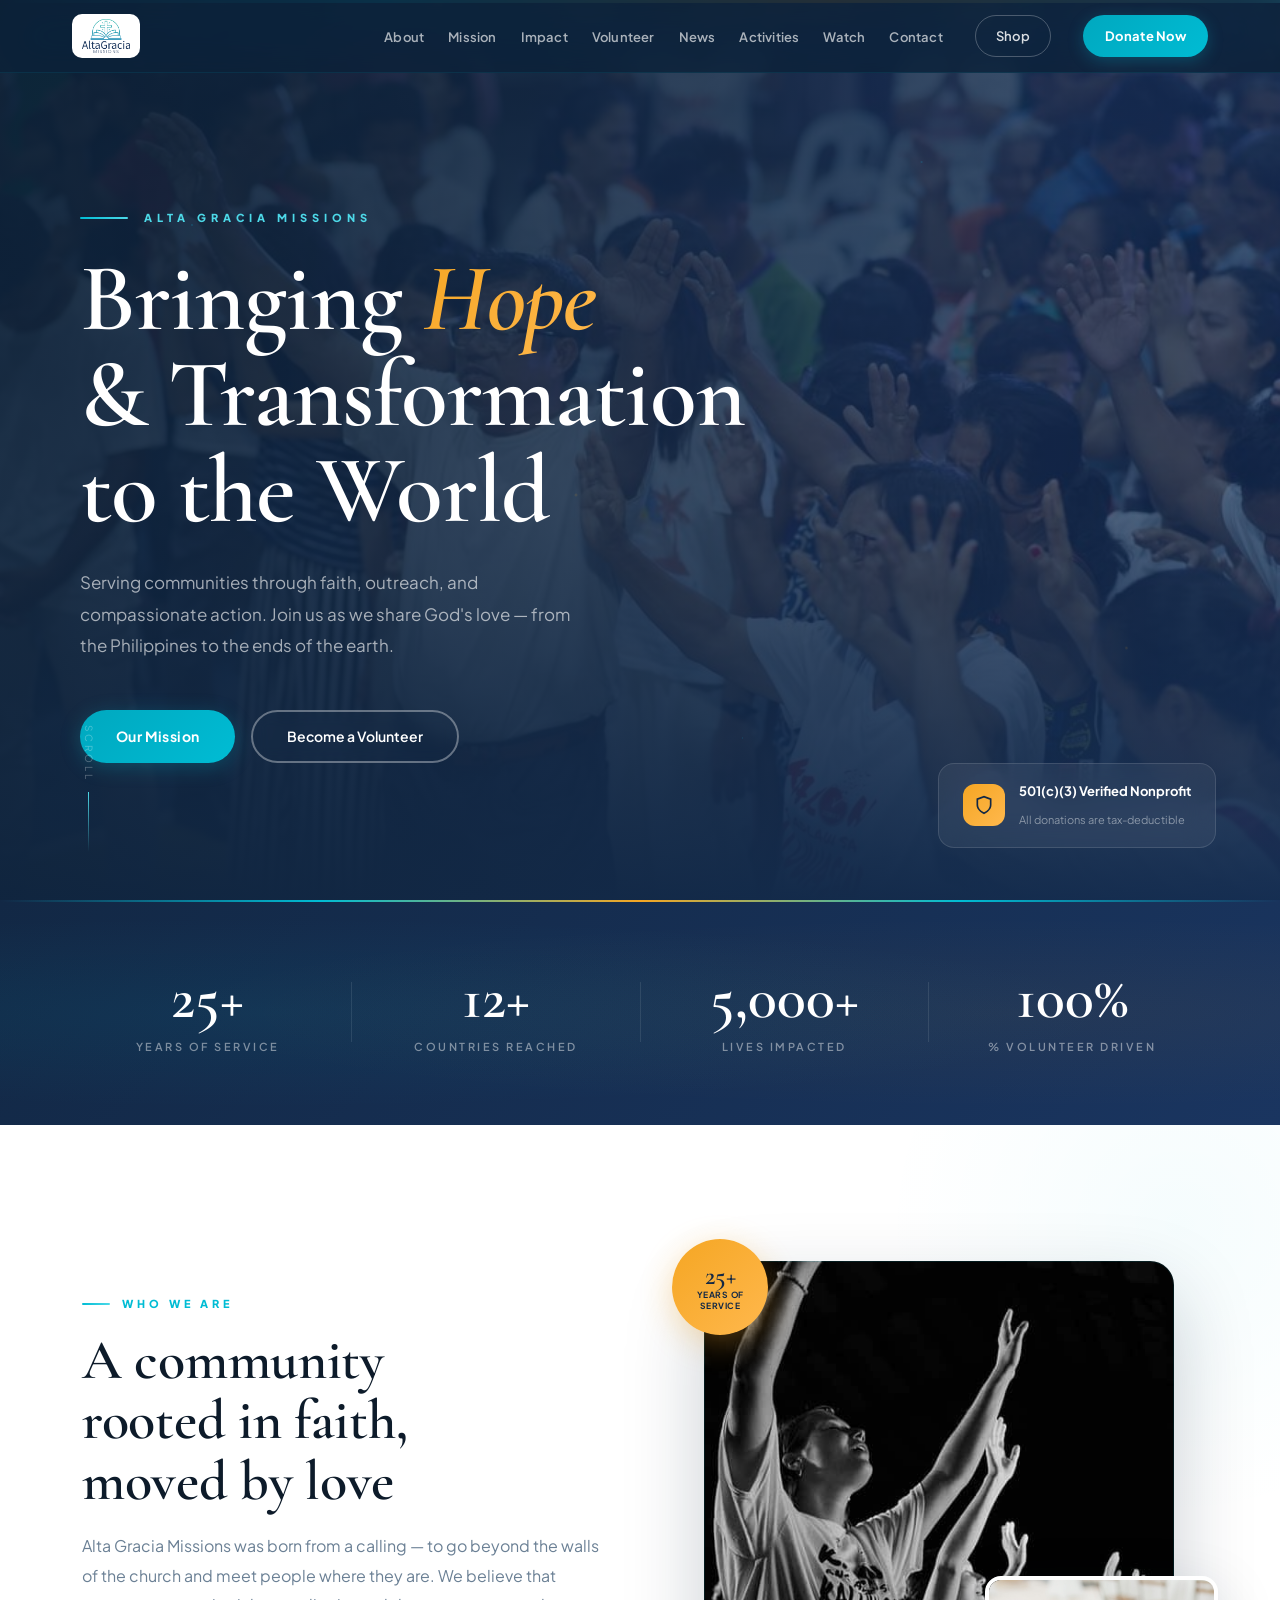
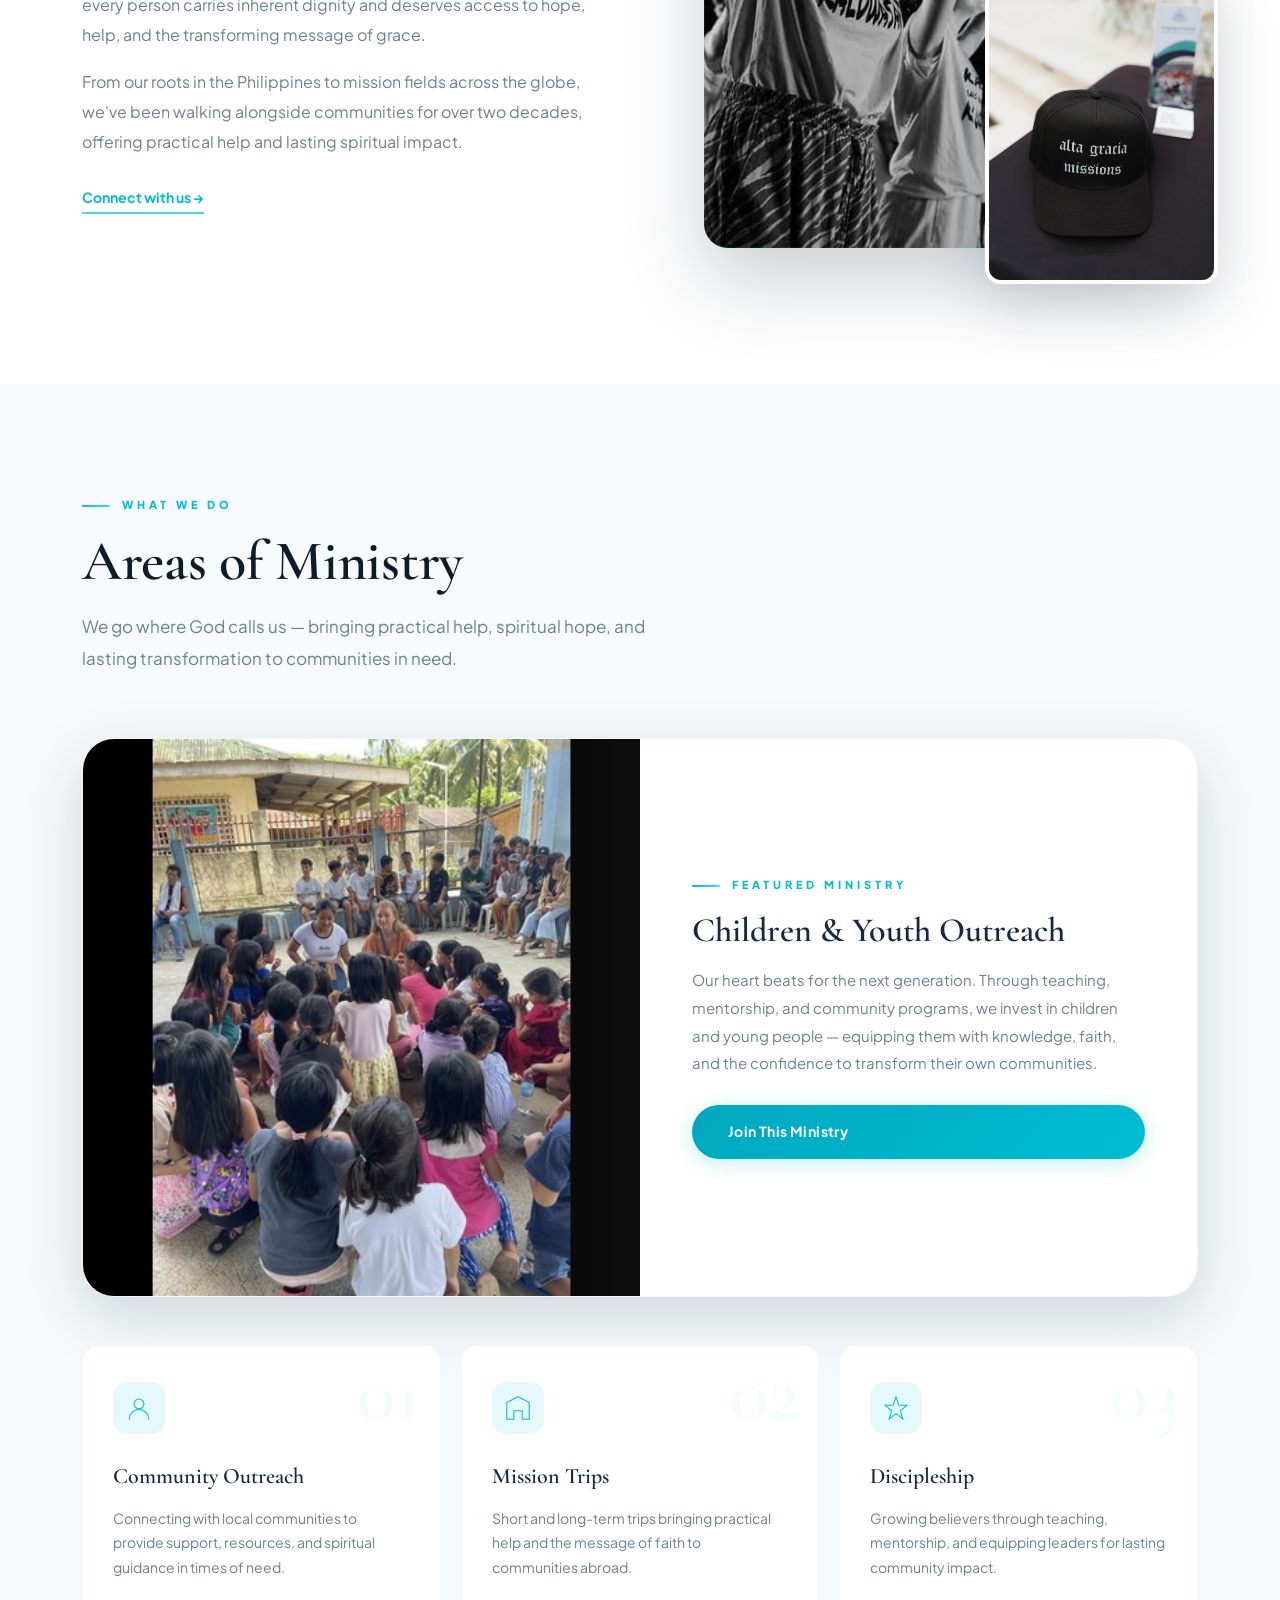
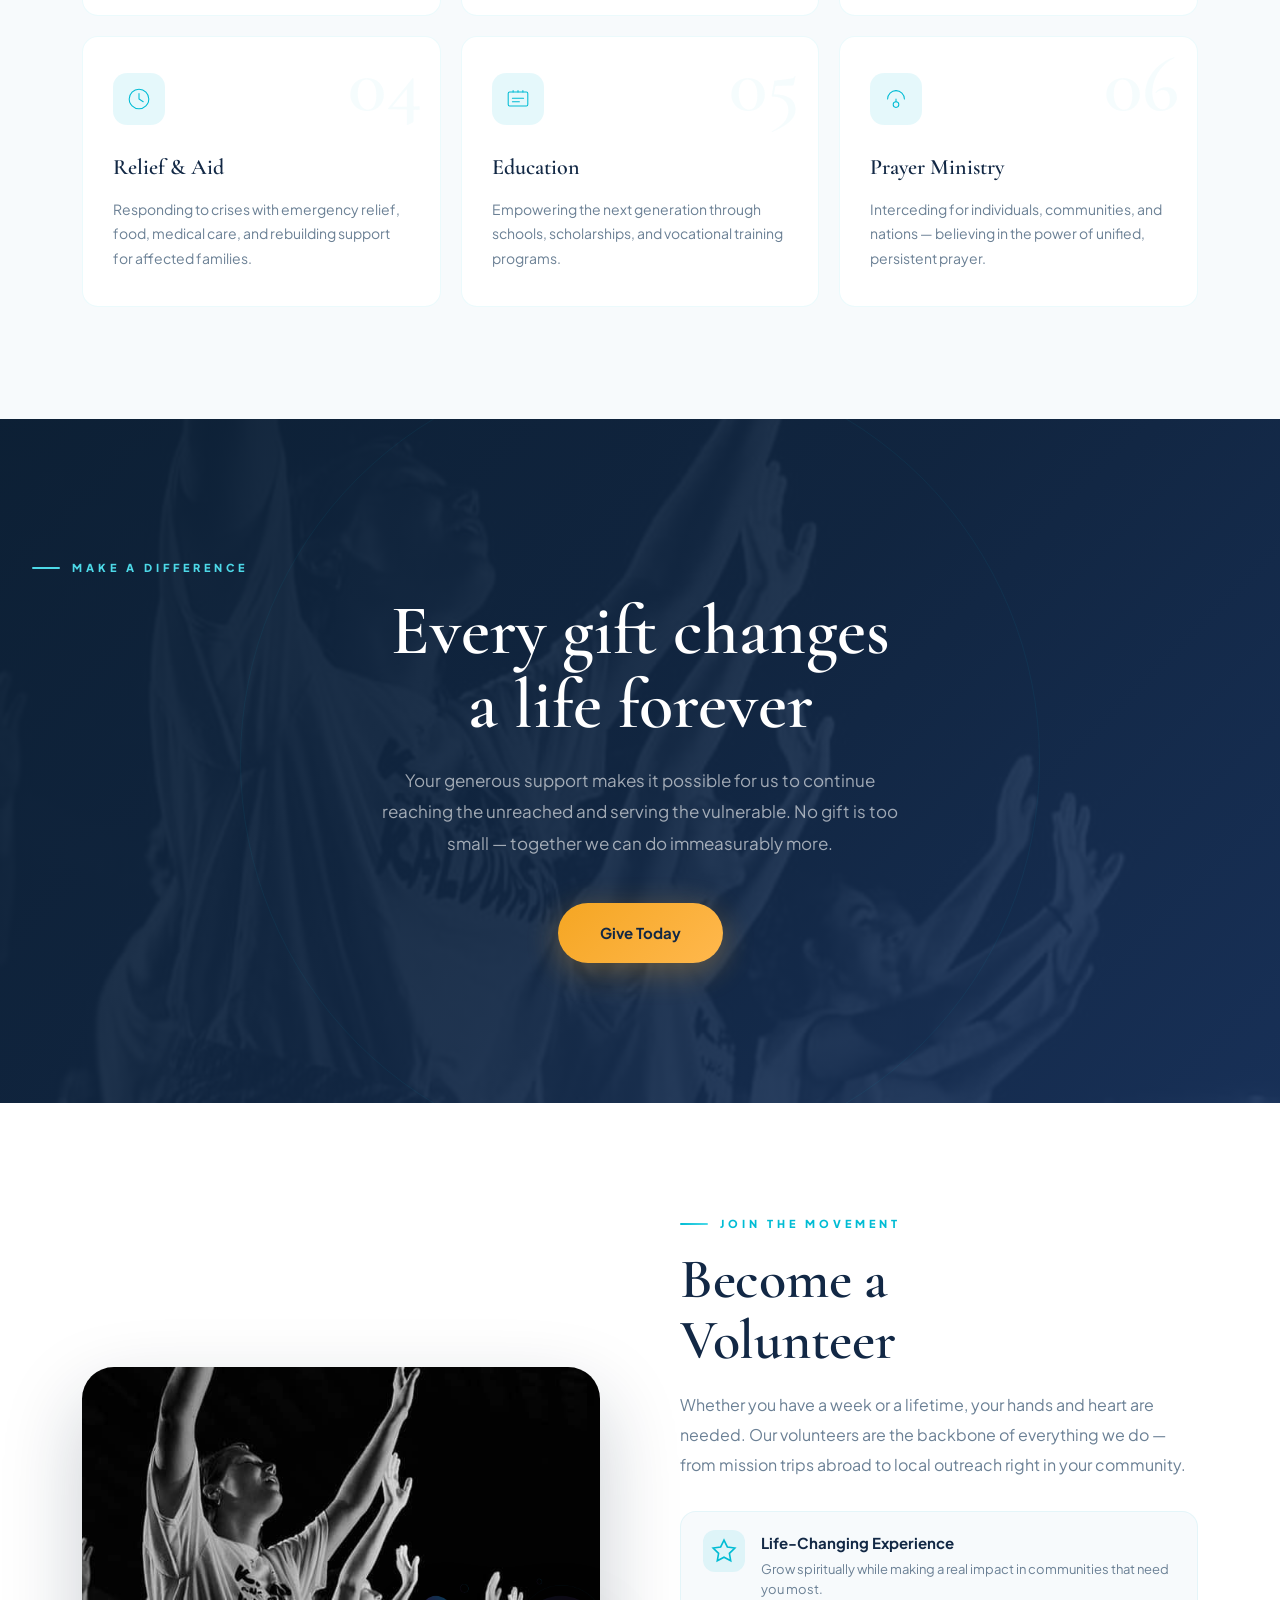
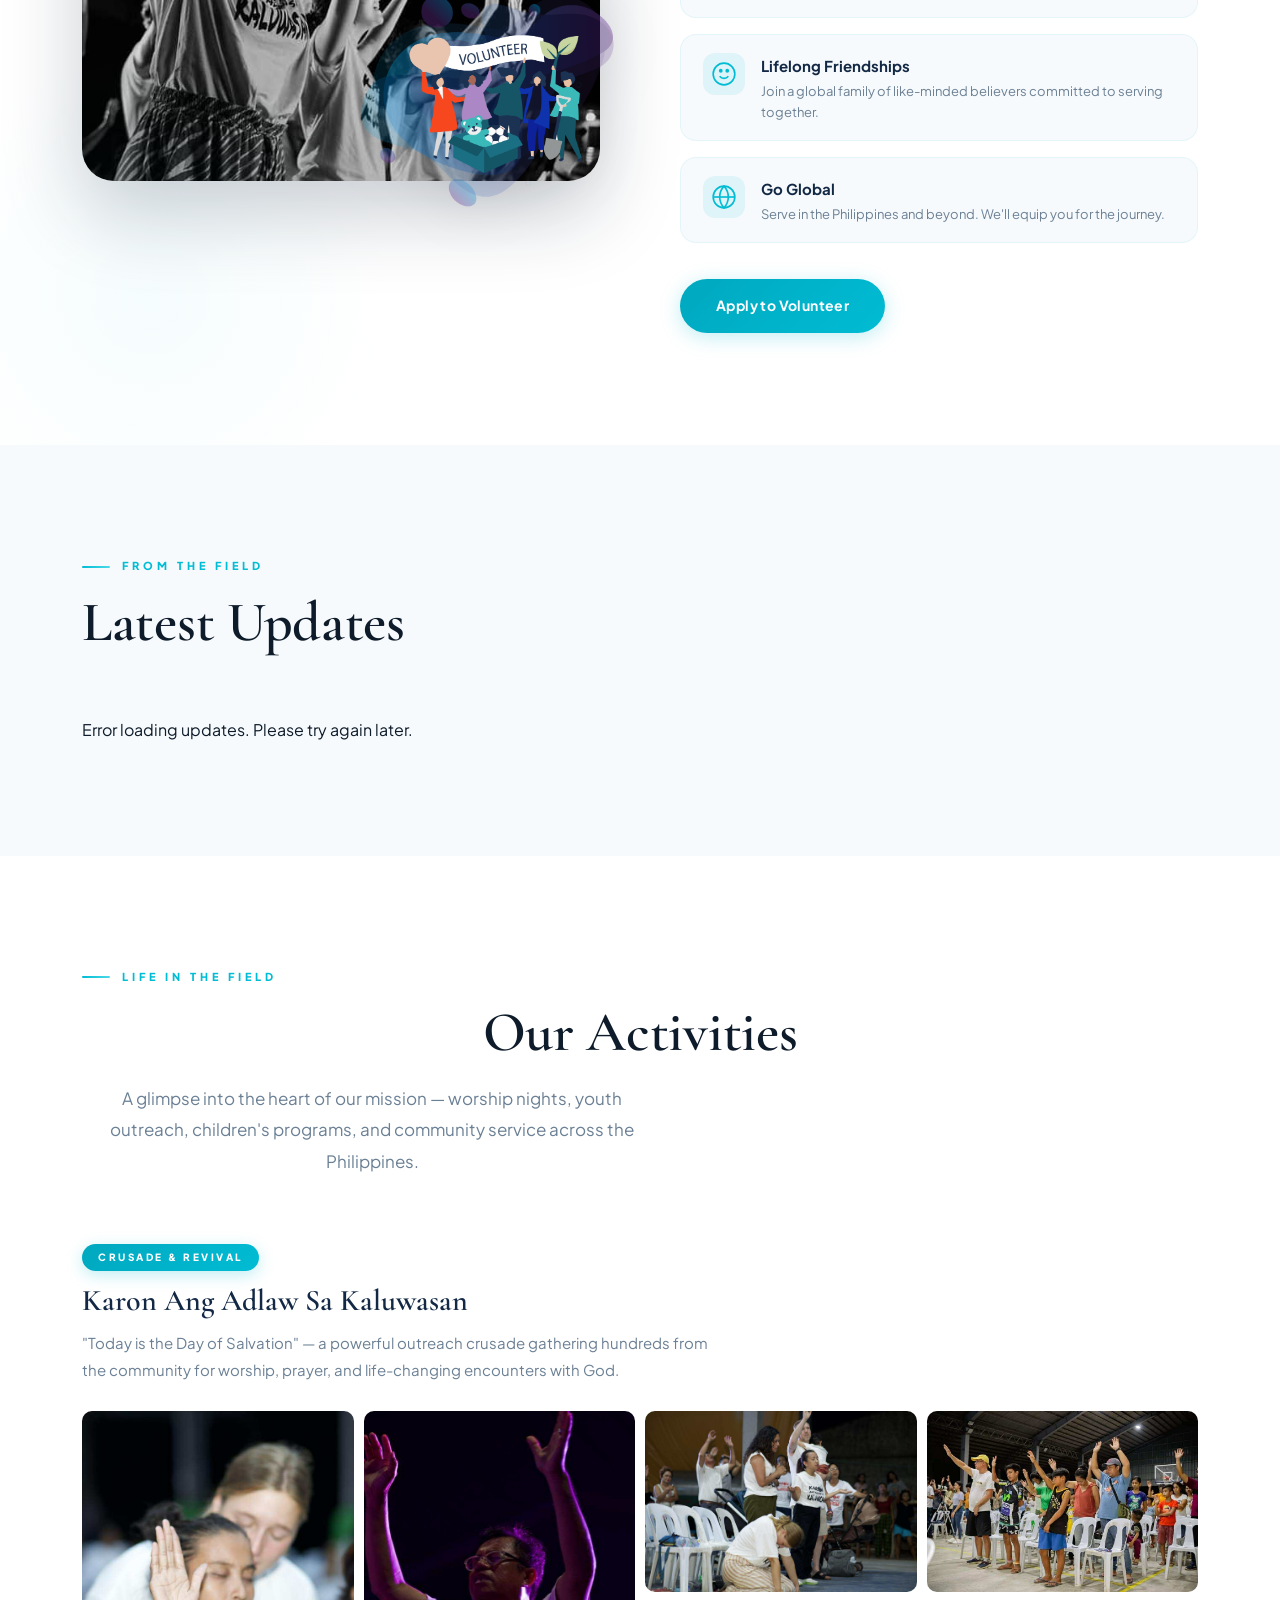
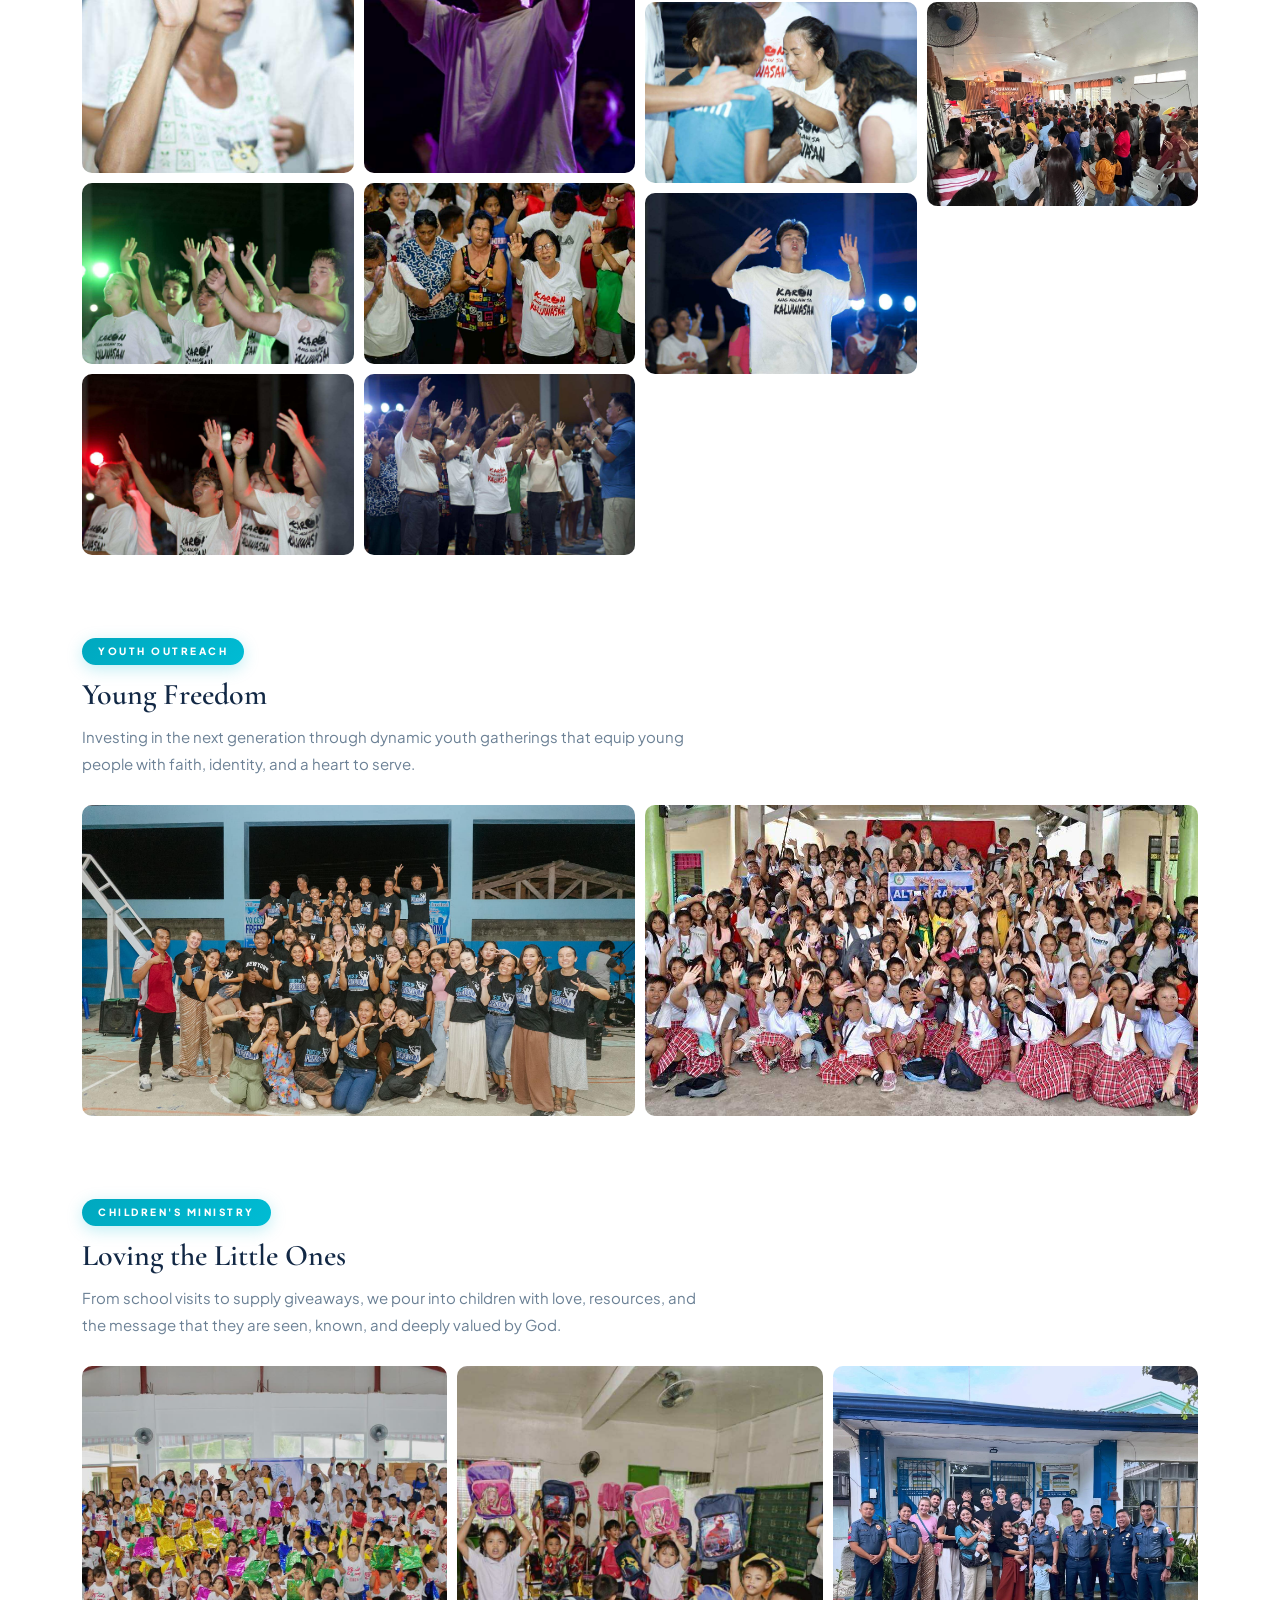
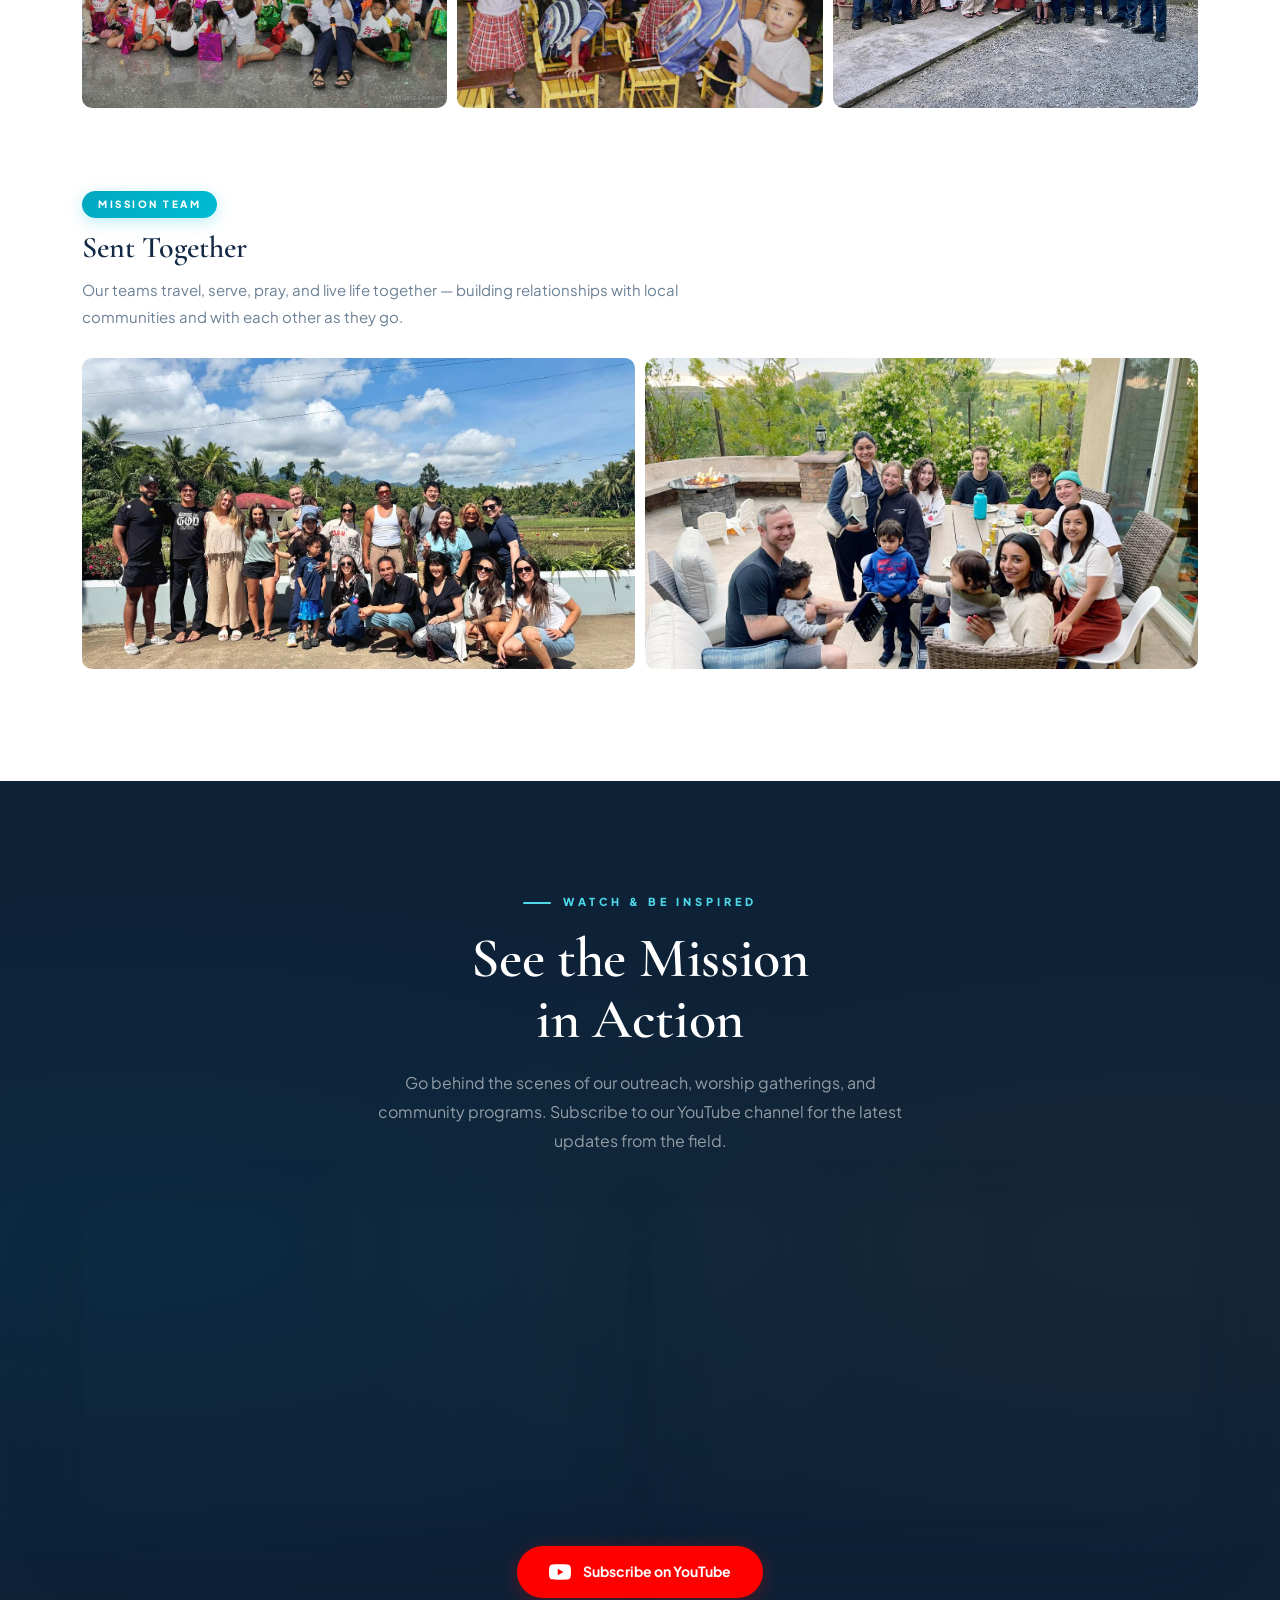
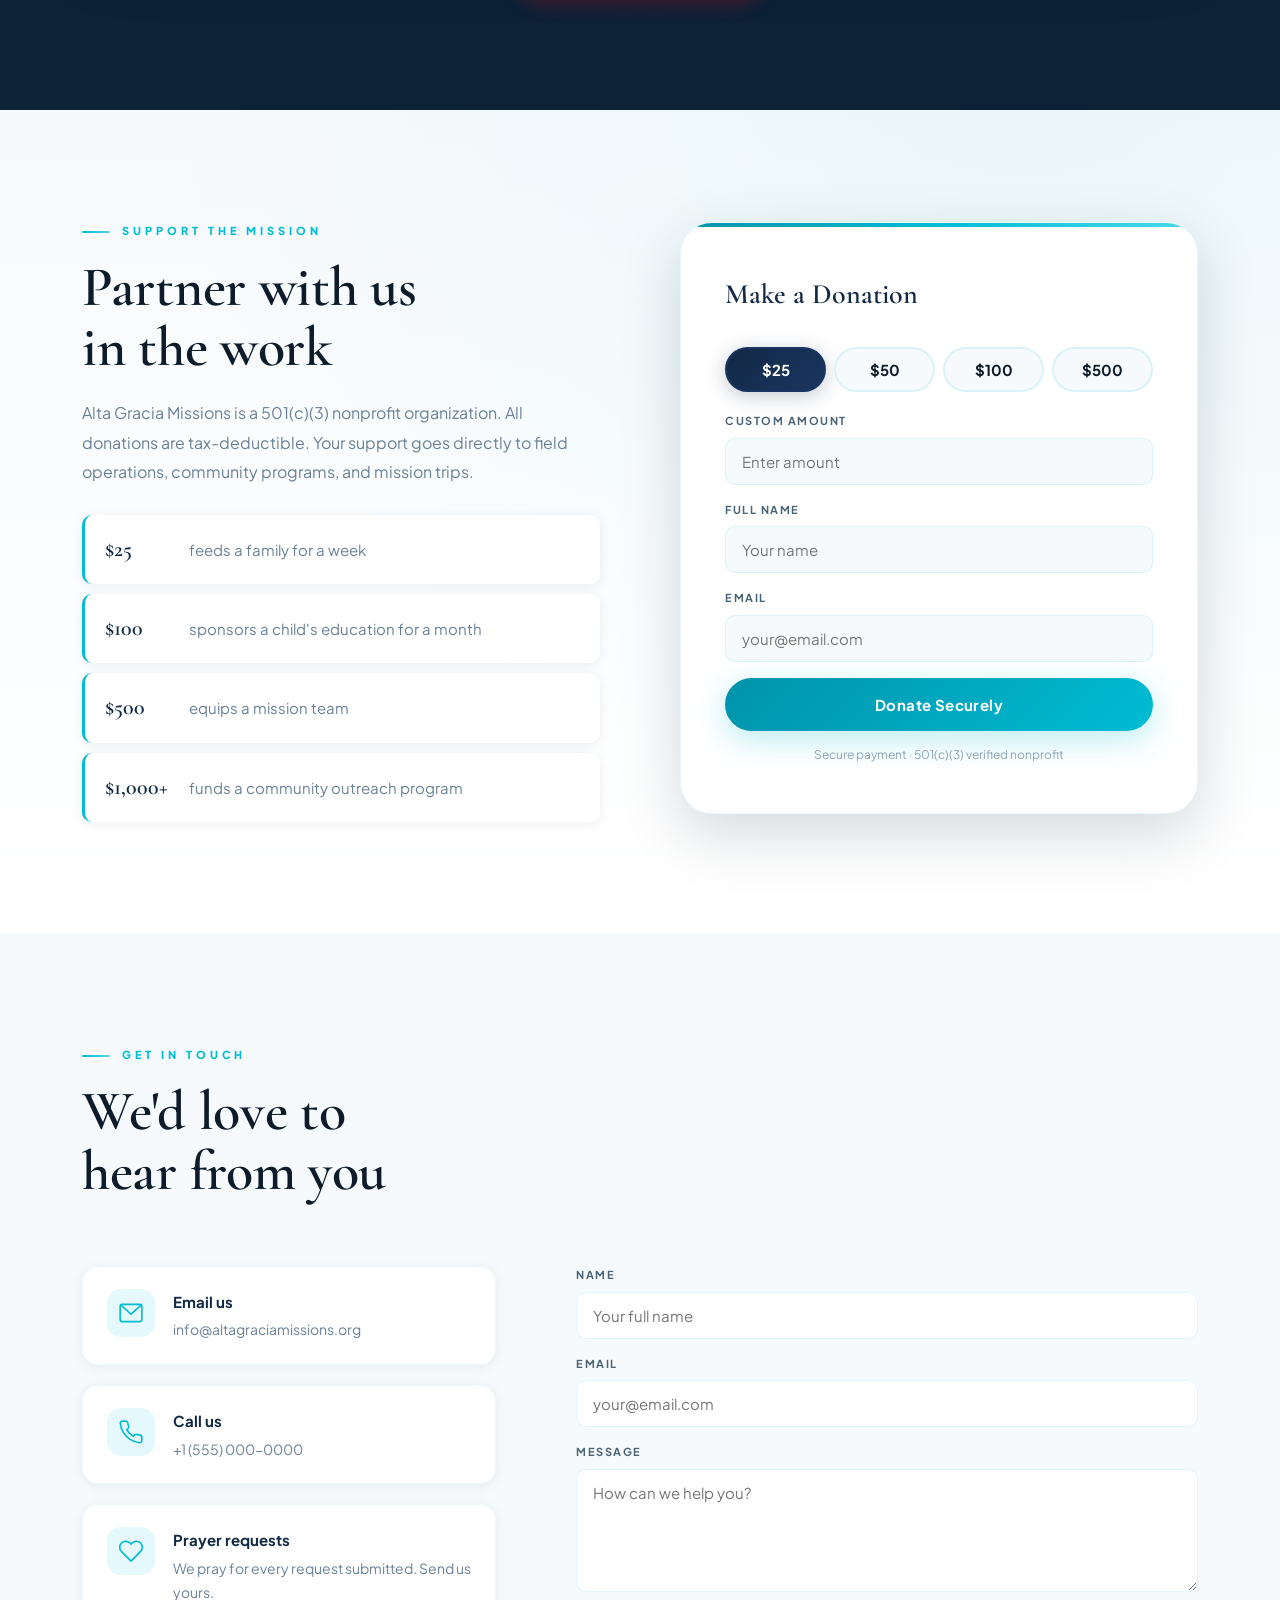
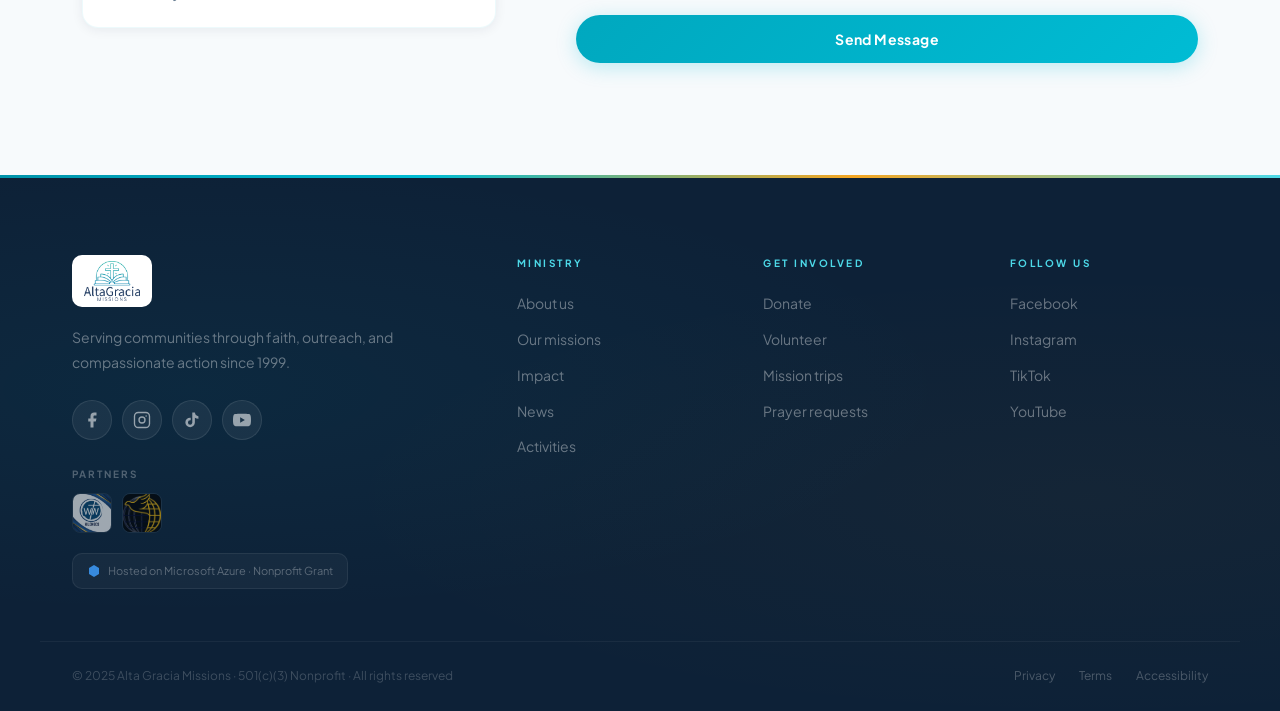
==== commit 97f80a4e: "Add Decap CMS and dynamic blog loading" ====
--- a/index.html
+++ b/index.html
@@ -341,40 +341,9 @@
         <div class="section-eyebrow">From the Field</div>
         <h2 class="section-title">Latest Updates</h2>
       </div>
-      <div class="news-grid">
-        <article class="news-card fade-in">
-          <div class="news-img">
-            <img src="images/teaching-children.jpg" alt="Community outreach with children" />
-          </div>
-          <div class="news-body">
-            <span class="news-tag">Mission Update</span>
-            <h3>New community center opens in partnership with local church</h3>
-            <p>A new gathering space brings together over 200 families in the heart of the community...</p>
-            <a href="javascript:void(0)" class="news-link" data-blog-id="1">Read more &rarr;</a>
-          </div>
-        </article>
-        <article class="news-card fade-in">
-          <div class="news-img">
-            <img src="images/agm-hat.jpg" alt="Alta Gracia Missions event" />
-          </div>
-          <div class="news-body">
-            <span class="news-tag">Events</span>
-            <h3>Summer mission trip registration is now open — join us!</h3>
-            <p>We're heading back to serve communities in need. Spots are limited — register today...</p>
-            <a href="javascript:void(0)" class="news-link" data-blog-id="2">Read more &rarr;</a>
-          </div>
-        </article>
-        <article class="news-card fade-in">
-          <div class="news-img">
-            <img src="images/worship-color.jpg" alt="Worship gathering" />
-          </div>
-          <div class="news-body">
-            <span class="news-tag">Impact Report</span>
-            <h3>Annual report: 500 families supported across 3 nations in 2024</h3>
-            <p>This past year saw record engagement and outreach. Read our full impact summary...</p>
-            <a href="javascript:void(0)" class="news-link" data-blog-id="3">Read more &rarr;</a>
-          </div>
-        </article>
+      <div class="news-grid" id="newsGrid">
+        <!-- Posts will be loaded dynamically from Decap CMS -->
+        <div class="loading-news">Loading latest updates...</div>
       </div>
     </div>
   </section>
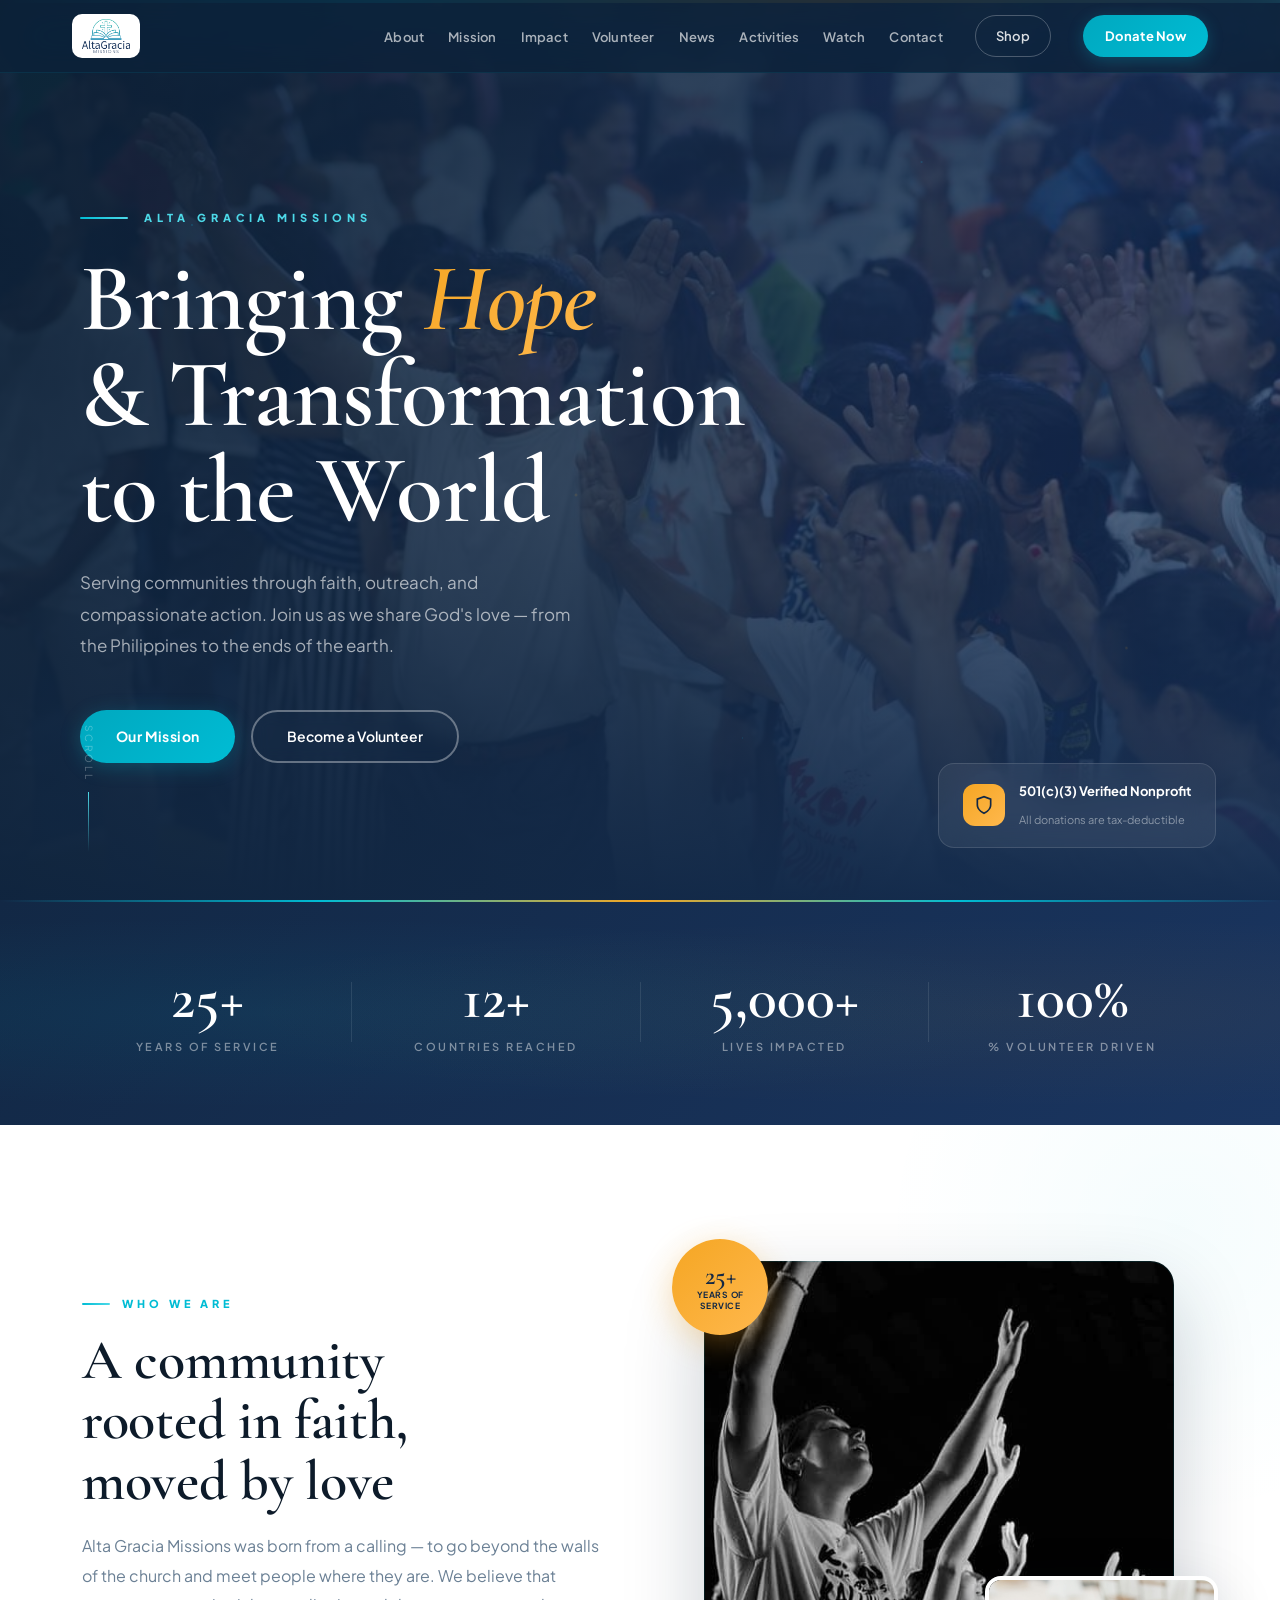
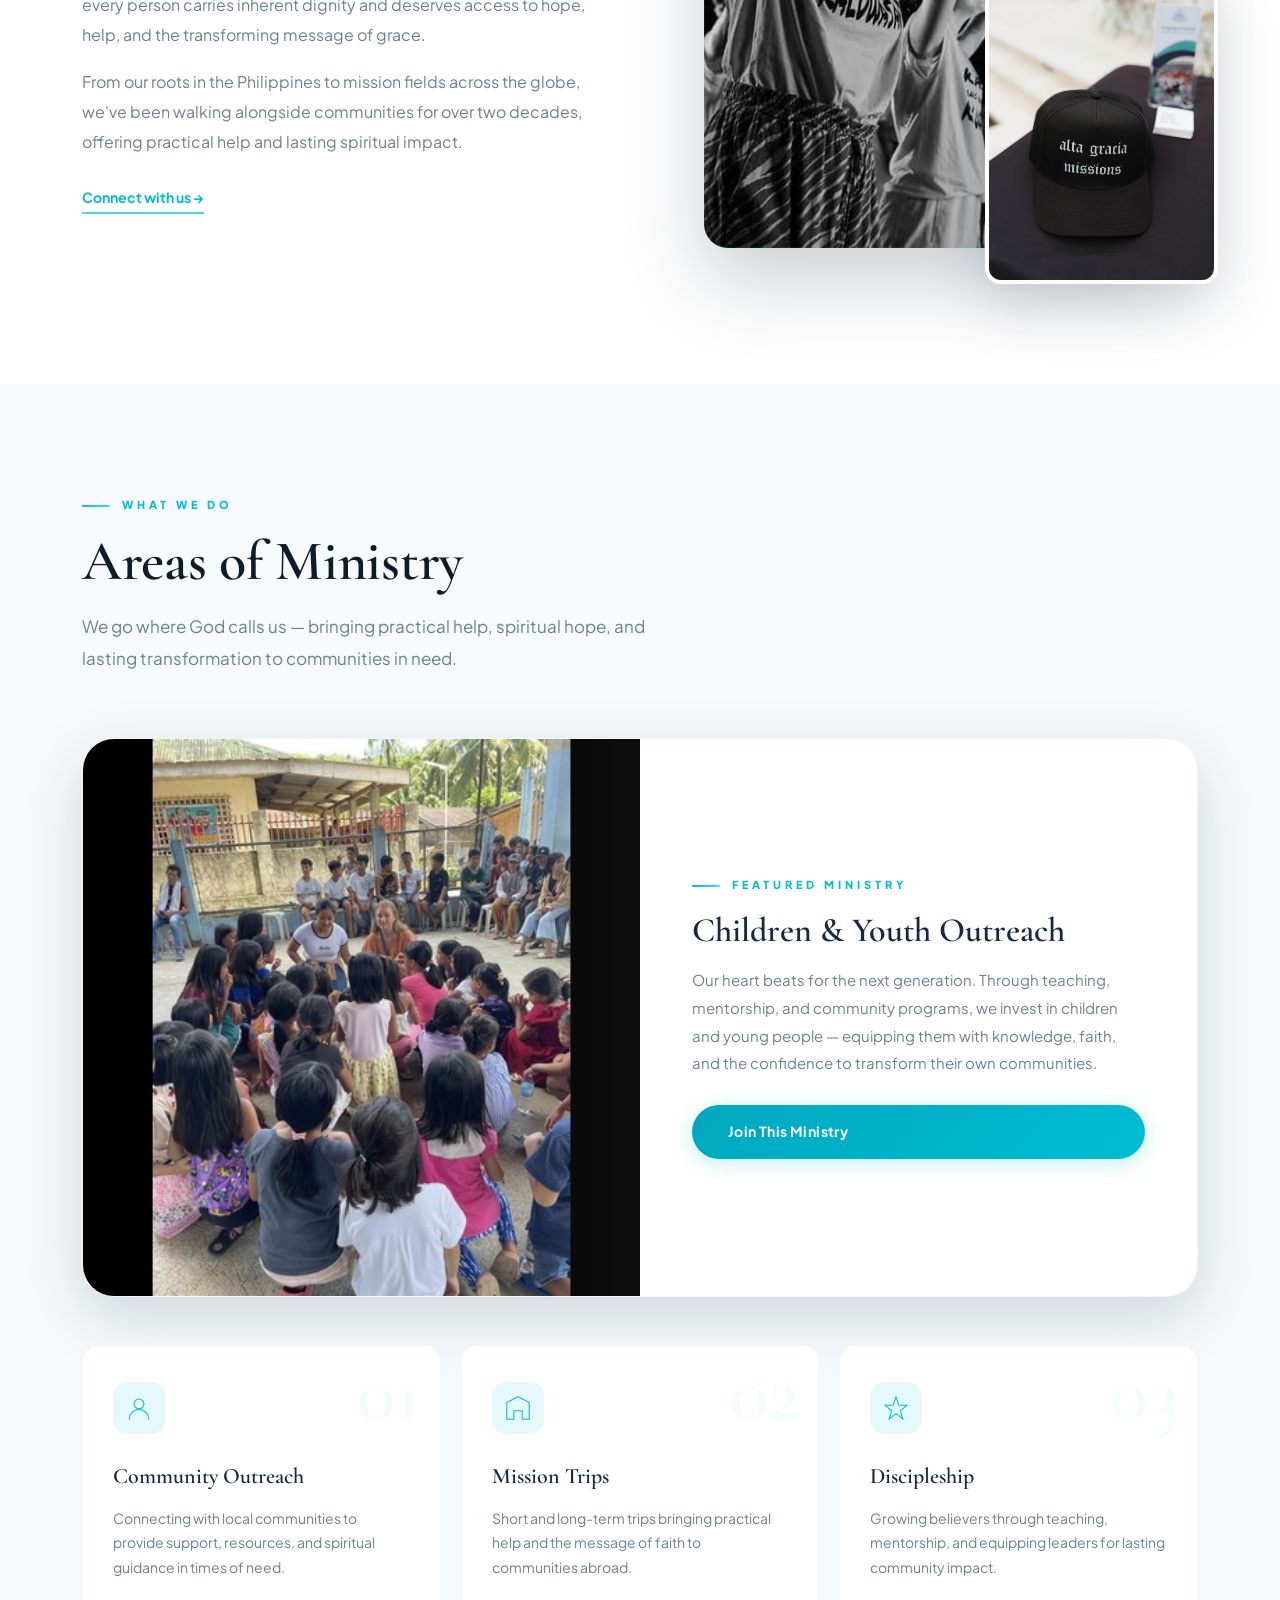
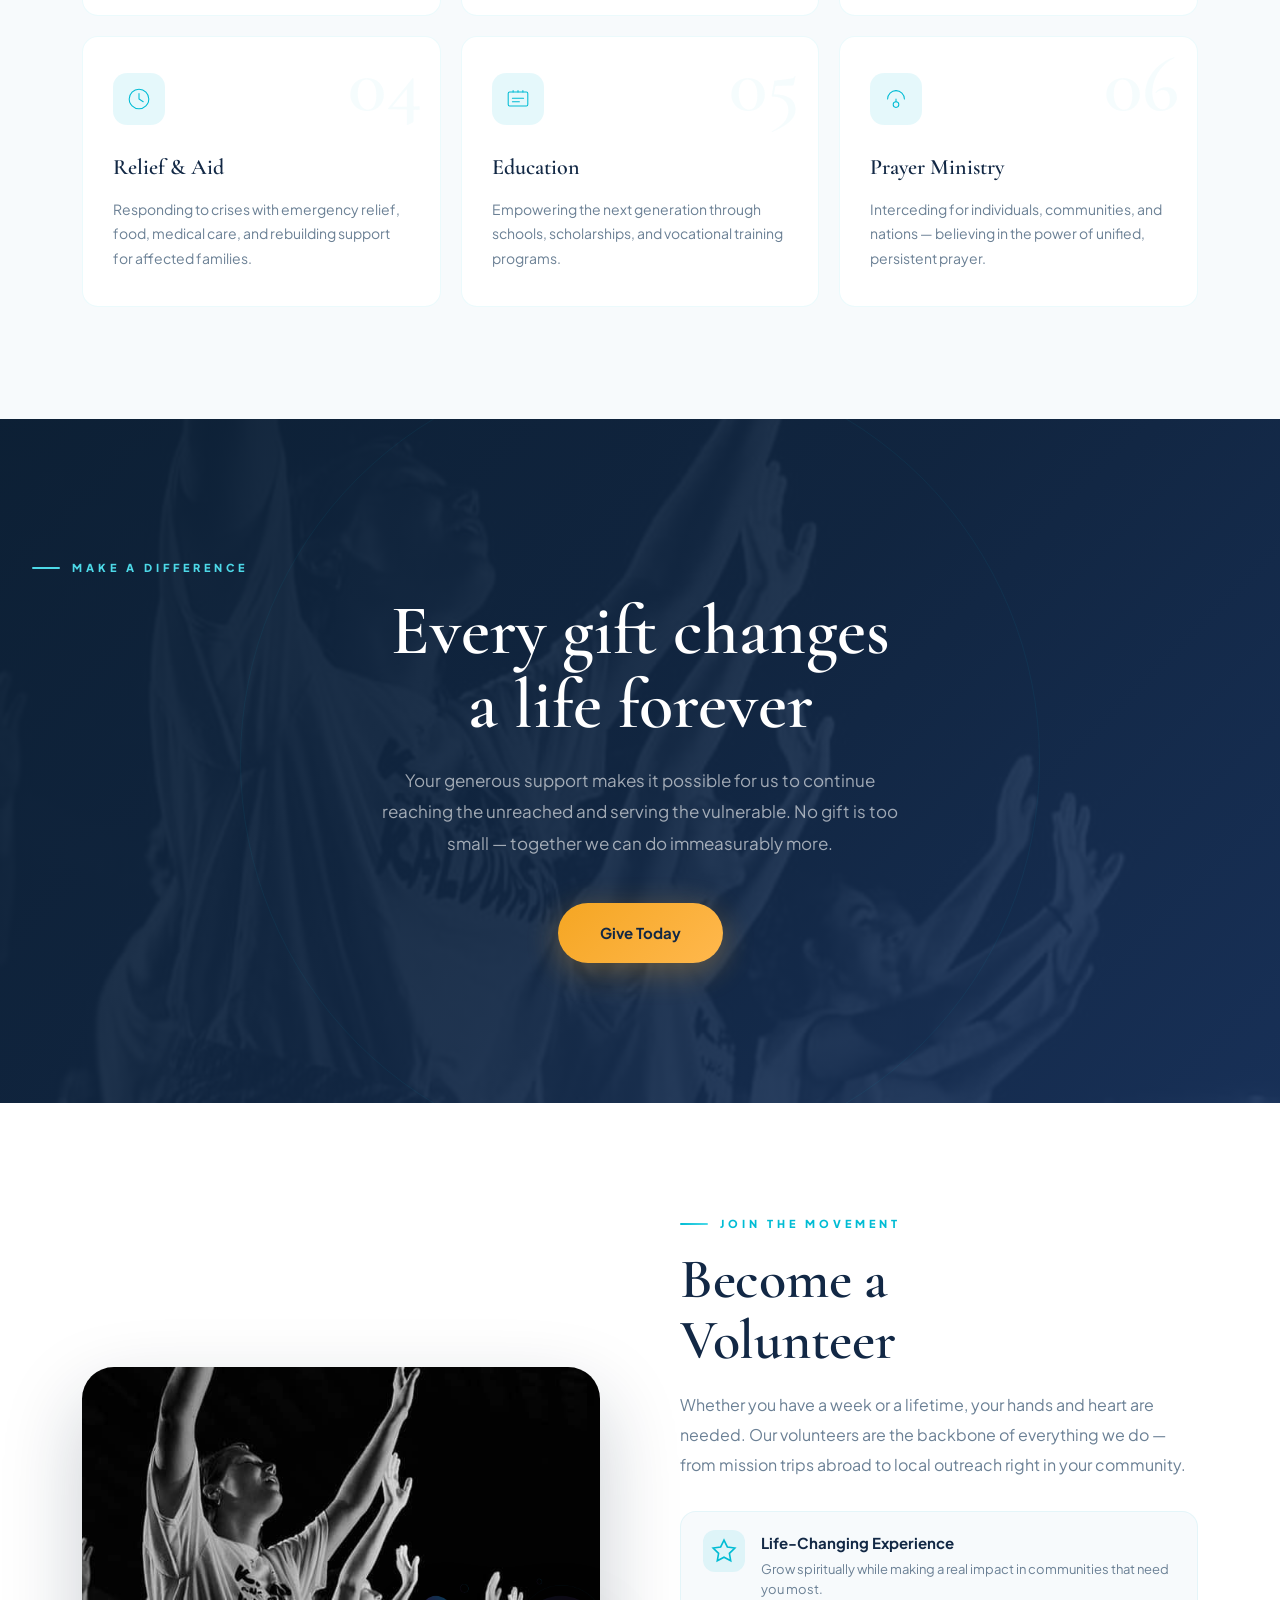
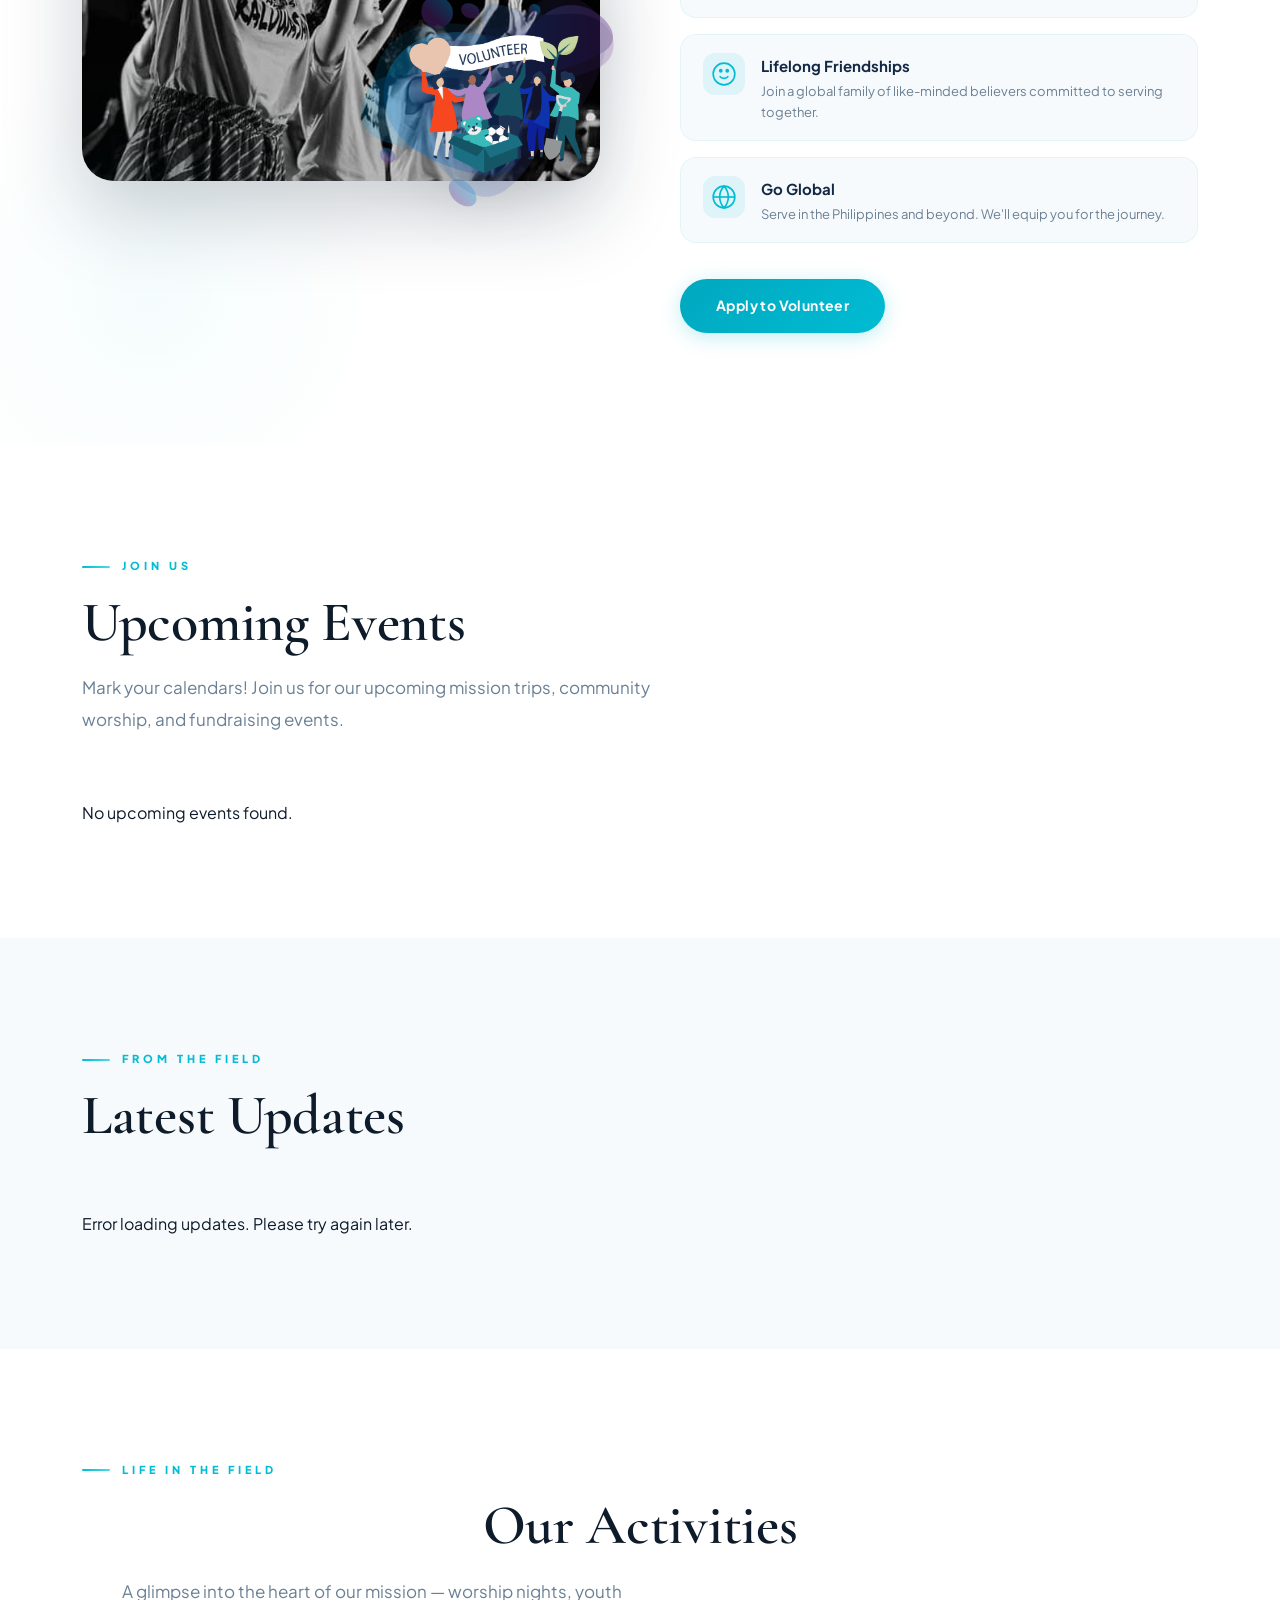
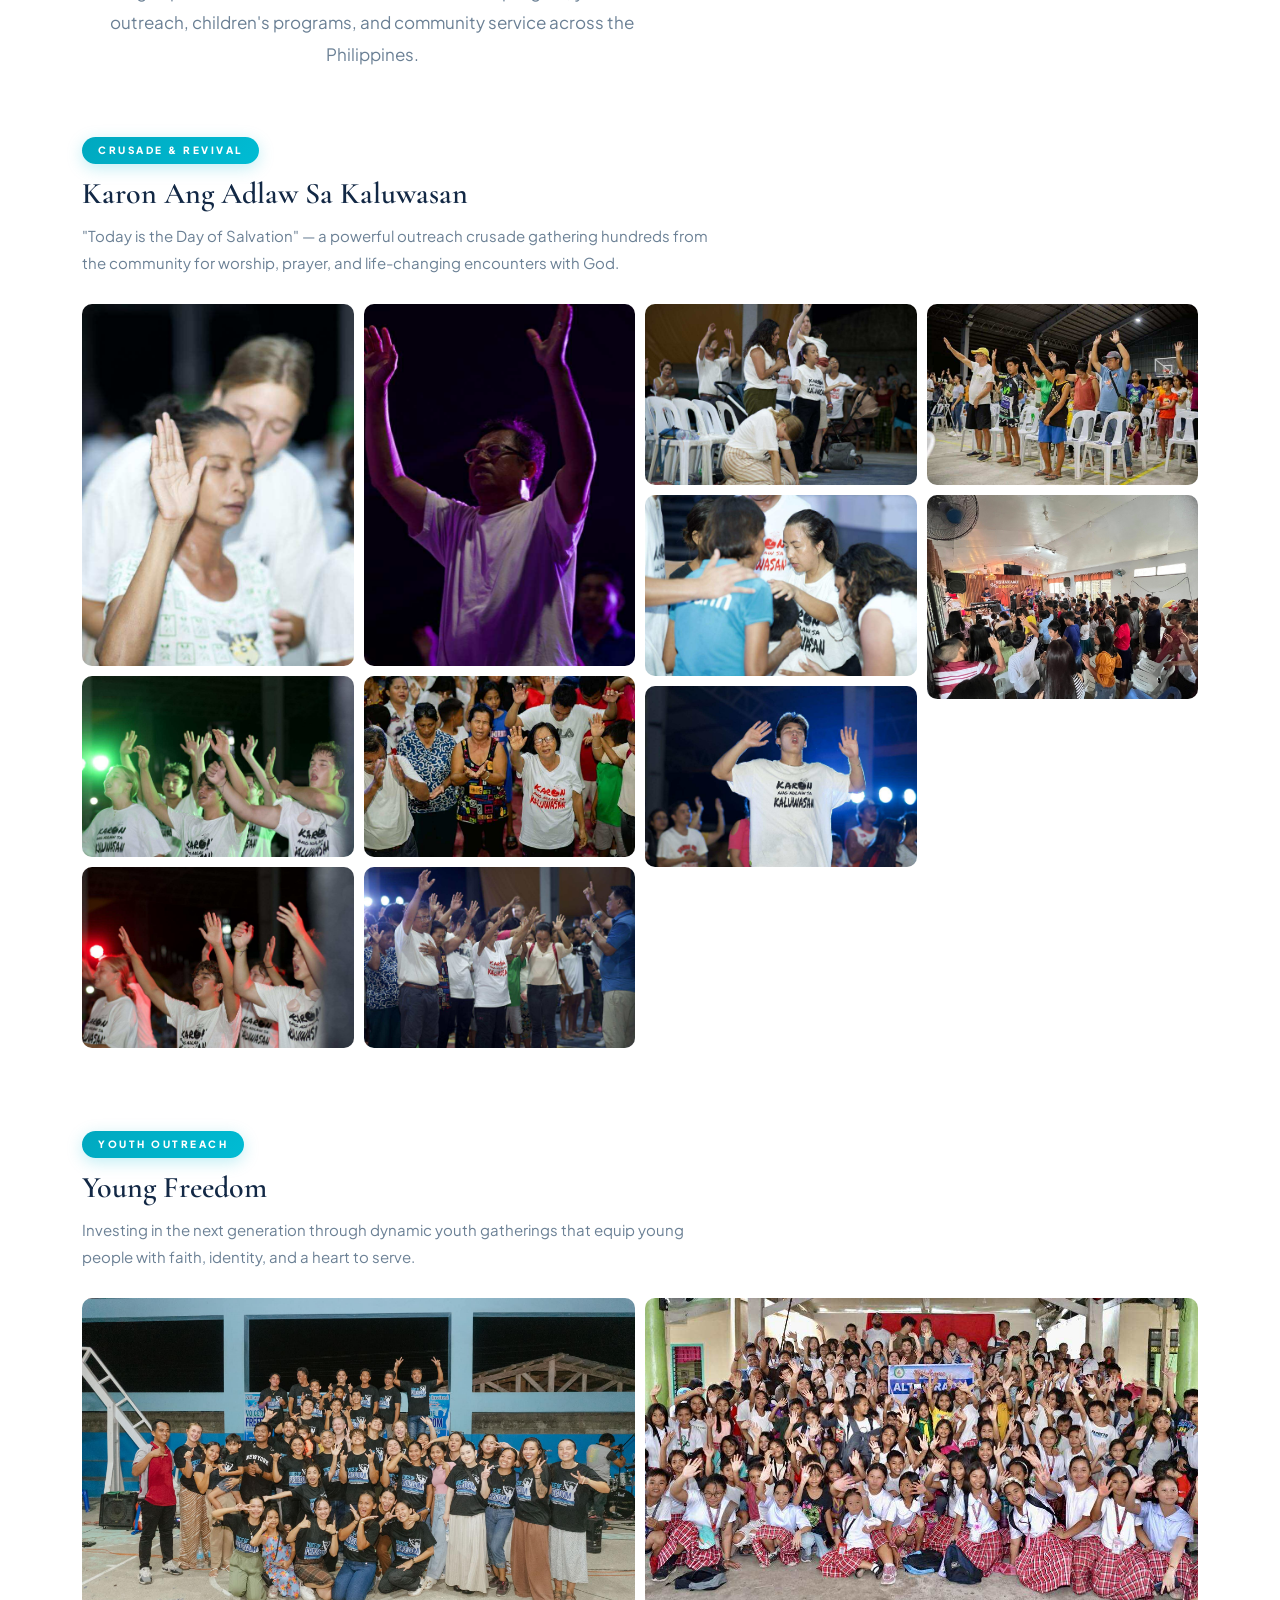
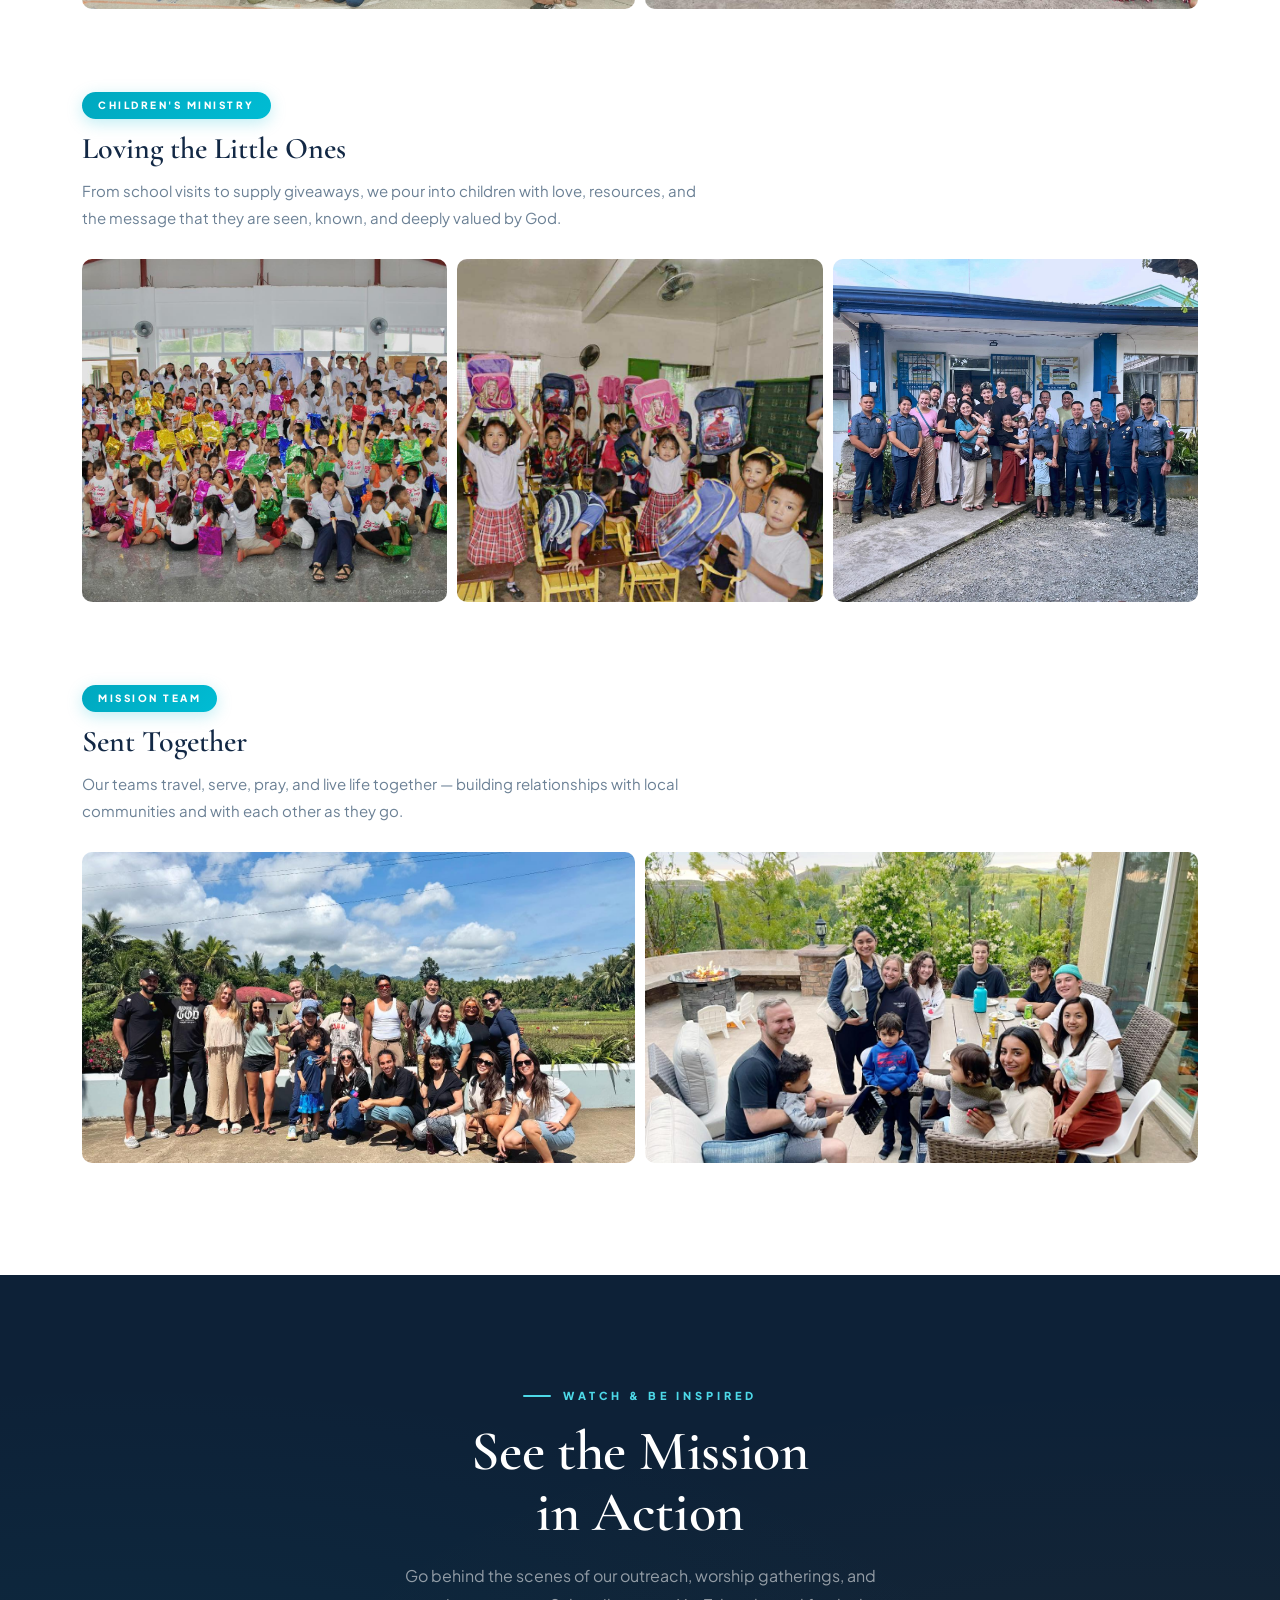
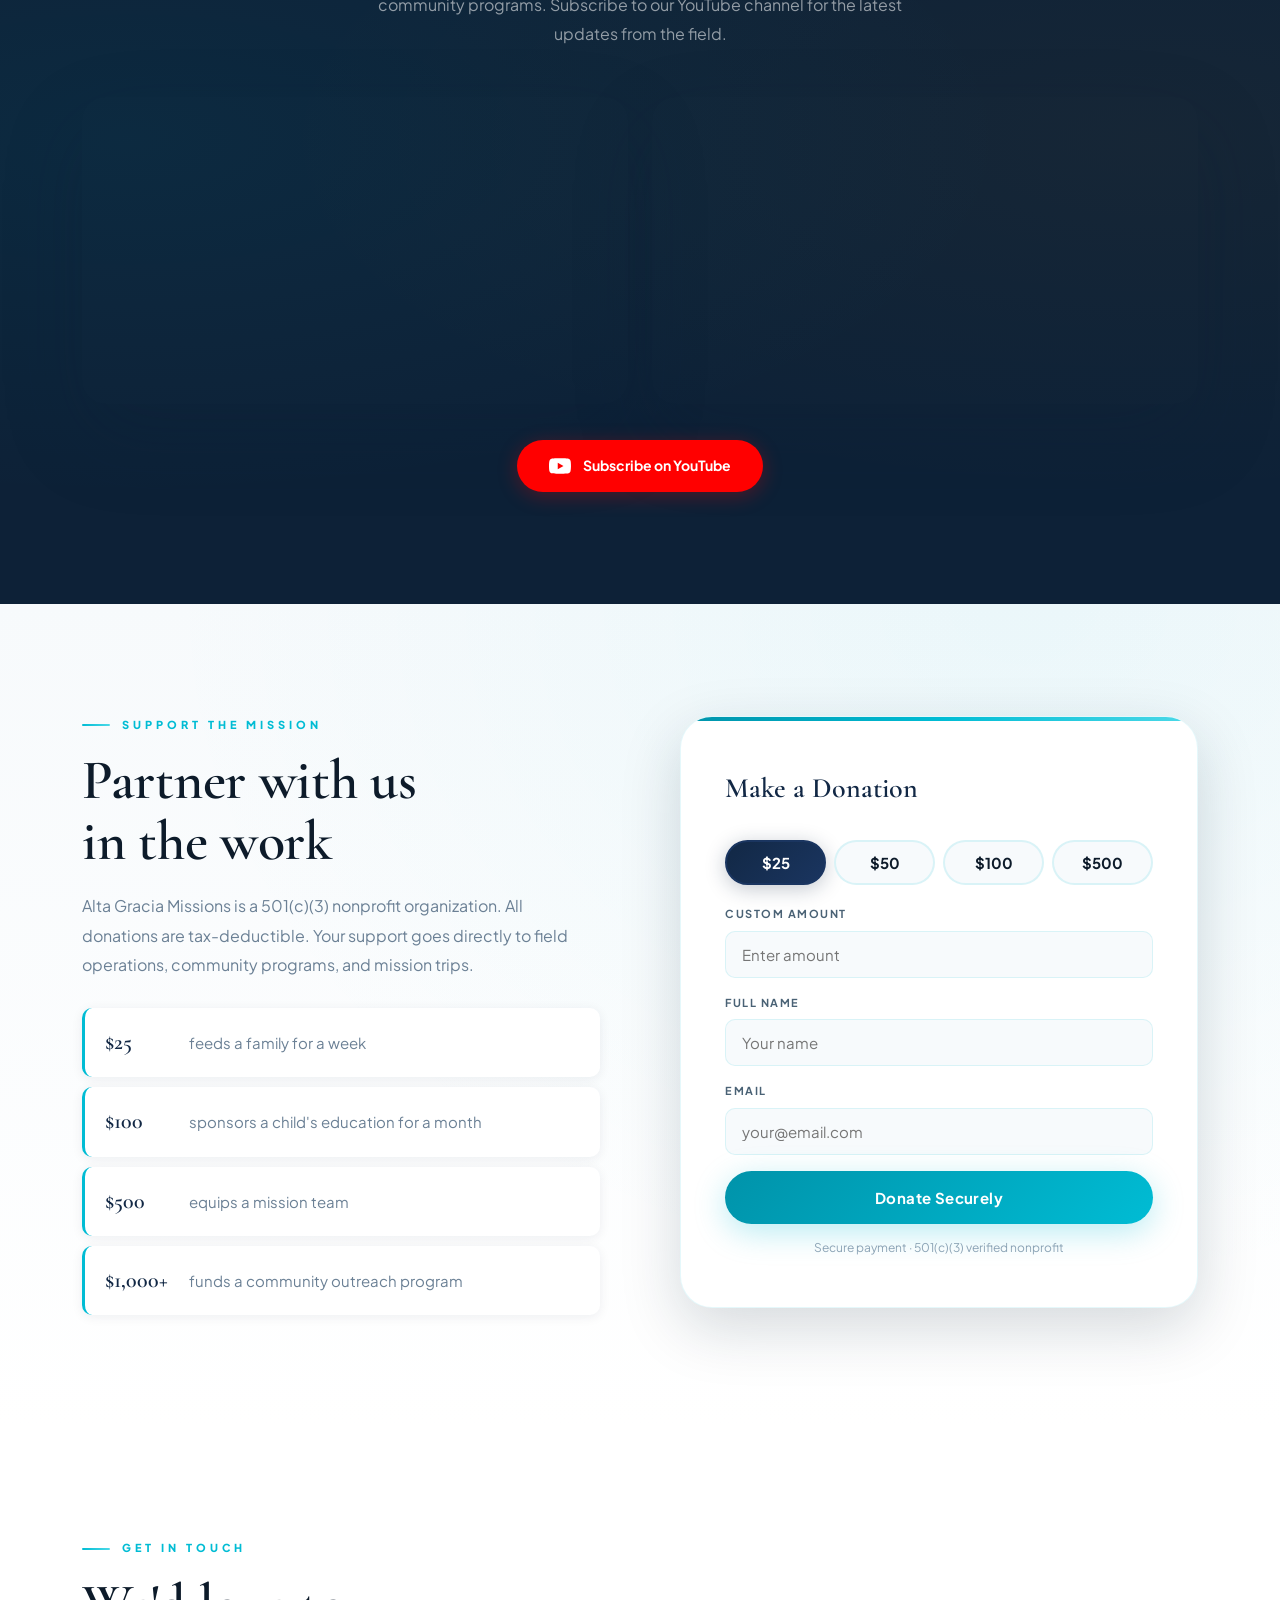
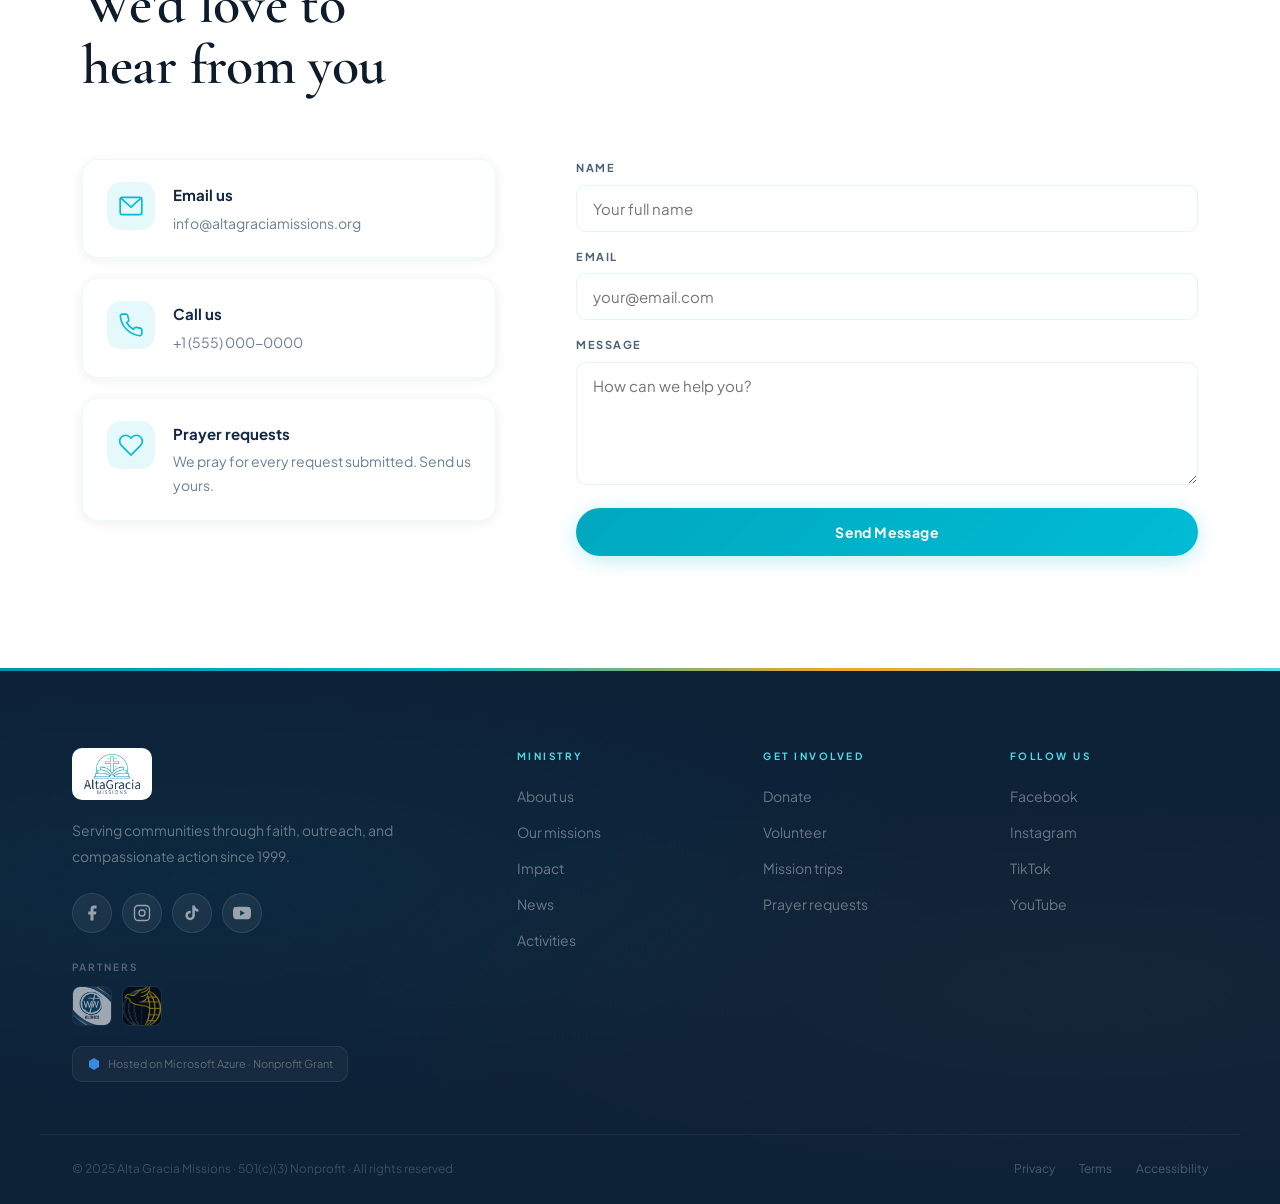
==== commit 09ee93d1: "Add dynamic Events section to homepage" ====
--- a/index.html
+++ b/index.html
@@ -334,7 +334,21 @@
     </div>
   </section>
 
-  <!-- NEWS / STORIES — with real photos -->
+  <!-- EVENTS — New Section -->
+  <section class="events-section section" id="events">
+    <div class="container">
+      <div class="section-header fade-in">
+        <div class="section-eyebrow">Join Us</div>
+        <h2 class="section-title">Upcoming Events</h2>
+        <p class="section-desc">Mark your calendars! Join us for our upcoming mission trips, community worship, and fundraising events.</p>
+      </div>
+      <div class="events-grid" id="eventsGrid">
+        <div class="loading-news">Loading events...</div>
+      </div>
+    </div>
+  </section>
+
+  <!-- NEWS / STORIES -->
   <section class="news section" id="news">
     <div class="container">
       <div class="section-header fade-in">
@@ -342,7 +356,6 @@
         <h2 class="section-title">Latest Updates</h2>
       </div>
       <div class="news-grid" id="newsGrid">
-        <!-- Posts will be loaded dynamically from Decap CMS -->
         <div class="loading-news">Loading latest updates...</div>
       </div>
     </div>
--- a/style.css
+++ b/style.css
@@ -612,8 +612,115 @@
 .form-note { text-align: center; font-size: 12px; color: var(--text-light); }
 
 /* =============================================
-   CONTACT
-   ============================================= */
+ /* ---- EVENTS SECTION ---- */
+.events-section {
+  background: white;
+}
+
+.events-grid {
+  display: grid;
+  grid-template-columns: repeat(auto-fill, minmax(350px, 1fr));
+  gap: 32px;
+}
+
+@media (max-width: 768px) {
+  .events-grid { grid-template-columns: 1fr; }
+}
+
+.event-card {
+  display: flex;
+  flex-direction: column;
+  background: white;
+  border-radius: 24px;
+  overflow: hidden;
+  border: 1px solid #f1f5f9;
+  transition: all 0.4s cubic-bezier(0.16, 1, 0.3, 1);
+  position: relative;
+}
+
+.event-card:hover {
+  transform: translateY(-8px);
+  box-shadow: 0 30px 60px -12px rgba(10, 36, 99, 0.15);
+  border-color: var(--primary);
+}
+
+.event-date-badge {
+  position: absolute;
+  top: 20px;
+  left: 20px;
+  background: white;
+  padding: 8px 12px;
+  border-radius: 12px;
+  display: flex;
+  flex-direction: column;
+  align-items: center;
+  box-shadow: 0 4px 6px -1px rgba(0, 0, 0, 0.1);
+  z-index: 2;
+}
+
+.event-month {
+  font-size: 11px;
+  font-weight: 800;
+  color: var(--primary);
+  text-transform: uppercase;
+}
+
+.event-day {
+  font-size: 18px;
+  font-weight: 800;
+  color: var(--text);
+}
+
+.event-img {
+  height: 220px;
+  overflow: hidden;
+  position: relative;
+}
+
+.event-img img {
+  width: 100%;
+  height: 100%;
+  object-fit: cover;
+  transition: transform 0.6s ease;
+}
+
+.event-card:hover .event-img img {
+  transform: scale(1.05);
+}
+
+.event-info {
+  padding: 28px;
+}
+
+.event-info h3 {
+  font-size: 20px;
+  font-weight: 700;
+  margin-bottom: 12px;
+  color: var(--primary);
+}
+
+.event-meta {
+  display: flex;
+  gap: 20px;
+  margin-bottom: 16px;
+  font-size: 13px;
+  color: var(--text-light);
+  font-weight: 500;
+}
+
+.event-meta span {
+  display: flex;
+  align-items: center;
+  gap: 6px;
+}
+
+.event-info p {
+  font-size: 14px;
+  line-height: 1.6;
+  color: var(--text-light);
+  margin-bottom: 20px;
+}
+ ============================================= */
 .contact { background: var(--off-white); }
 .contact-grid { display: grid; grid-template-columns: 1fr 1.5fr; gap: 80px; align-items: start; }
 .contact-info { display: flex; flex-direction: column; gap: 20px; }
